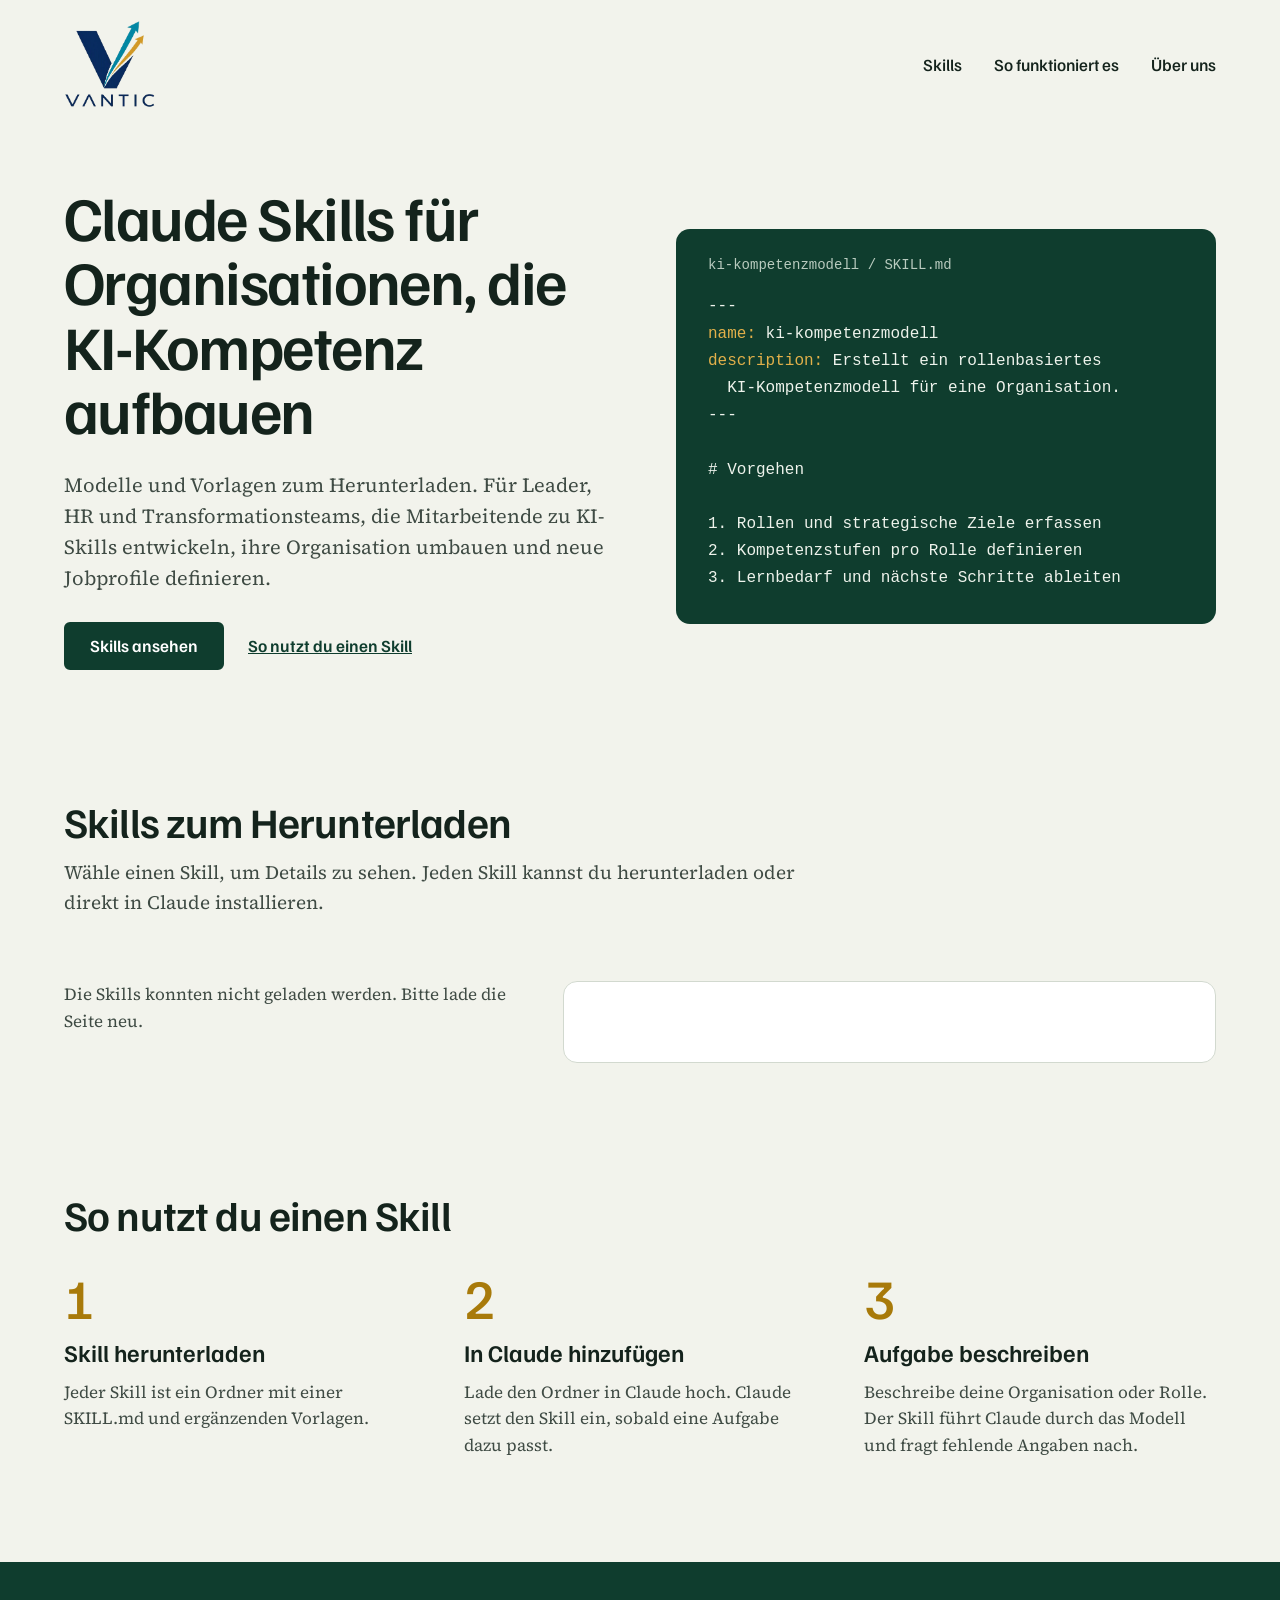
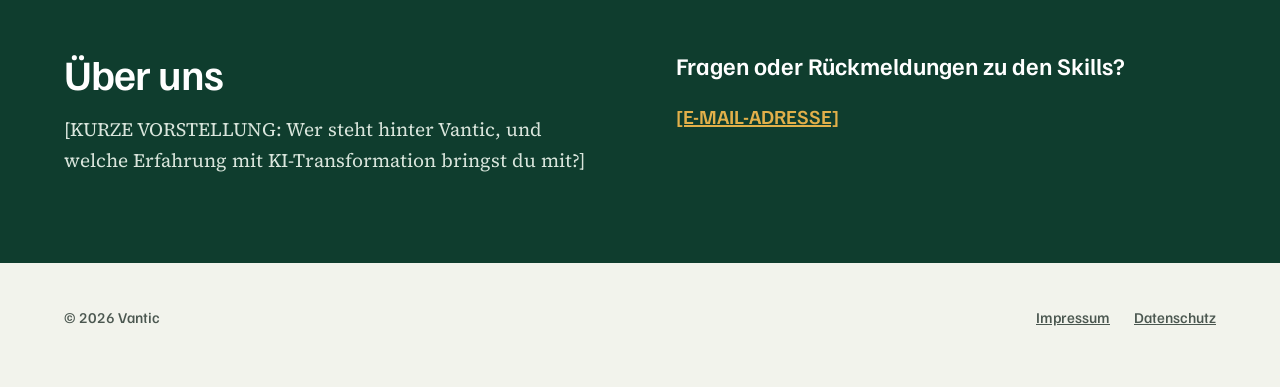
==== site/index.html @ 8bf2138d "Add files via upload" ====
<!doctype html>
<html lang="de-CH">
<head>
<meta charset="utf-8">
<meta name="viewport" content="width=device-width, initial-scale=1">
<title>Vantic, Claude Skills für KI-Transformation</title>
<meta name="description" content="Claude Skills zum Herunterladen für Organisationen, die KI-Kompetenz aufbauen, sich transformieren und neue Jobprofile definieren.">
<link rel="icon" href="assets/vantic-logo.png">
<link rel="stylesheet" href="assets/style.css">
</head>
<body>

<header class="wrap site-header">
  <a href="./" aria-label="Vantic, zur Startseite"><img src="assets/vantic-logo.png" alt="Vantic"></a>
  <nav class="site-nav" aria-label="Hauptnavigation">
    <a href="#skills">Skills</a>
    <a href="#ansatz">So funktioniert es</a>
    <a href="#ueber">Über uns</a>
  </nav>
</header>

<main>
  <section class="wrap hero">
    <div class="hero-text">
      <h1>Claude Skills für Organisationen, die KI-Kompetenz aufbauen</h1>
      <p class="lead">Modelle und Vorlagen zum Herunterladen. Für Leader, HR und Transformationsteams, die Mitarbeitende zu KI-Skills entwickeln, ihre Organisation umbauen und neue Jobprofile definieren.</p>
      <div class="actions">
        <a class="btn" href="#skills">Skills ansehen</a>
        <a class="link-plain" href="#ansatz">So nutzt du einen Skill</a>
      </div>
    </div>
    <div class="code-card" aria-hidden="true">
      <div class="file">ki-kompetenzmodell / SKILL.md</div>
<pre>---
<span class="key">name:</span> ki-kompetenzmodell
<span class="key">description:</span> Erstellt ein rollenbasiertes
  KI-Kompetenzmodell für eine Organisation.
---

# Vorgehen

1. Rollen und strategische Ziele erfassen
2. Kompetenzstufen pro Rolle definieren
3. Lernbedarf und nächste Schritte ableiten</pre>
    </div>
  </section>

  <section id="skills" class="wrap section" aria-labelledby="skills-titel">
    <div class="heading-block">
      <h2 id="skills-titel">Skills zum Herunterladen</h2>
      <p class="intro">Wähle einen Skill, um Details zu sehen. Jeden Skill kannst du herunterladen oder direkt in Claude installieren.</p>
    </div>
    <div id="chips" class="chips" role="group" aria-label="Nach Kategorie filtern" hidden></div>
    <div class="library">
      <div id="skill-list" class="skill-list"><p class="notice">Skills werden geladen …</p></div>
      <div id="skill-detail" class="detail" aria-live="polite" hidden></div>
    </div>
  </section>

  <section id="ansatz" class="wrap section" aria-labelledby="ansatz-titel">
    <h2 id="ansatz-titel">So nutzt du einen Skill</h2>
    <div class="how">
      <div>
        <div class="num" aria-hidden="true">1</div>
        <h3>Skill herunterladen</h3>
        <p>Jeder Skill ist ein Ordner mit einer SKILL.md und ergänzenden Vorlagen.</p>
      </div>
      <div>
        <div class="num" aria-hidden="true">2</div>
        <h3>In Claude hinzufügen</h3>
        <p>Lade den Ordner in Claude hoch. Claude setzt den Skill ein, sobald eine Aufgabe dazu passt.</p>
      </div>
      <div>
        <div class="num" aria-hidden="true">3</div>
        <h3>Aufgabe beschreiben</h3>
        <p>Beschreibe deine Organisation oder Rolle. Der Skill führt Claude durch das Modell und fragt fehlende Angaben nach.</p>
      </div>
    </div>
  </section>

  <section id="ueber" class="about" aria-labelledby="ueber-titel">
    <div class="wrap about-grid">
      <div>
        <h2 id="ueber-titel">Über uns</h2>
        <p>[KURZE VORSTELLUNG: Wer steht hinter Vantic, und welche Erfahrung mit KI-Transformation bringst du mit?]</p>
      </div>
      <div>
        <h3>Fragen oder Rückmeldungen zu den Skills?</h3>
        <a href="mailto:[E-MAIL-ADRESSE]">[E-MAIL-ADRESSE]</a>
      </div>
    </div>
  </section>
</main>

<footer class="wrap site-footer">
  <div>© 2026 Vantic</div>
  <nav aria-label="Rechtliches">
    <a href="impressum.html">Impressum</a>
    <a href="datenschutz.html">Datenschutz</a>
  </nav>
</footer>

<script src="assets/app.js"></script>
</body>
</html>
---- site/assets/style.css ----
@font-face { font-family: 'Familjen Grotesk'; font-weight: 500; font-style: normal; font-display: swap; src: url('fonts/familjen-grotesk-latin-500-normal.woff2') format('woff2'); }
@font-face { font-family: 'Familjen Grotesk'; font-weight: 600; font-style: normal; font-display: swap; src: url('fonts/familjen-grotesk-latin-600-normal.woff2') format('woff2'); }
@font-face { font-family: 'Source Serif 4'; font-weight: 400; font-style: normal; font-display: swap; src: url('fonts/source-serif-4-latin-400-normal.woff2') format('woff2'); }
@font-face { font-family: 'Source Serif 4'; font-weight: 600; font-style: normal; font-display: swap; src: url('fonts/source-serif-4-latin-600-normal.woff2') format('woff2'); }

:root {
  --green: #0F3D2E;
  --gold: #E2B04A;
  --gold-deep: #A87A0A;
  --ground: #F2F3EC;
  --ink: #14231C;
  --muted: #3F4B44;
  --body: #2D3A33;
  --line: #D2D9CF;
  --tint: #DCE6DA;
  --panel: #EEF3EC;
  --on-green: #CBD9CF;
  --sans: 'Familjen Grotesk', 'Helvetica Neue', Arial, sans-serif;
  --serif: 'Source Serif 4', Georgia, serif;
  --mono: ui-monospace, Menlo, Consolas, monospace;
}

* { box-sizing: border-box; }
html { scroll-behavior: smooth; }
body { margin: 0; background: var(--ground); color: var(--ink); font-family: var(--serif); }
img { max-width: 100%; }
a { color: var(--green); }
a:focus-visible, button:focus-visible { outline: 3px solid var(--green); outline-offset: 3px; }
h1, h2, h3, h4 { font-family: var(--sans); margin: 0; }
p { margin: 0; }

.wrap { max-width: 1280px; margin: 0 auto; padding: 0 64px; }

/* Kopfzeile */
.site-header { display: flex; justify-content: space-between; align-items: center; padding-top: 20px; padding-bottom: 12px; }
.site-header img { height: 88px; width: auto; display: block; }
.site-nav { display: flex; gap: 32px; font-family: var(--sans); font-size: 17px; font-weight: 500; }
.site-nav a { color: var(--ink); text-decoration: none; min-height: 44px; display: flex; align-items: center; }
.site-nav a:hover { text-decoration: underline; text-underline-offset: 4px; }

/* Einstieg */
.hero { display: grid; grid-template-columns: repeat(2, minmax(0, 1fr)); column-gap: 72px; align-items: center; padding-top: 64px; padding-bottom: 104px; }
.hero-text { display: flex; flex-direction: column; gap: 28px; }
.hero h1 { font-size: 62px; line-height: 1.04; font-weight: 600; letter-spacing: -0.025em; }
.hero .lead { font-size: 20px; line-height: 1.55; max-width: 34em; color: var(--muted); }
.actions { display: flex; gap: 16px; align-items: center; flex-wrap: wrap; }
.btn { background: var(--green); color: #FFFFFF; text-decoration: none; font-family: var(--sans); font-size: 17px; font-weight: 600; padding: 0 24px; min-height: 48px; border-radius: 6px; display: inline-flex; align-items: center; gap: 10px; border: 2px solid var(--green); cursor: pointer; }
.btn:hover { background: #0B2F23; }
.btn-outline { background: transparent; color: var(--green); }
.btn-outline:hover { background: var(--panel); }
.link-plain { color: var(--green); font-family: var(--sans); font-size: 17px; font-weight: 600; min-height: 48px; display: inline-flex; align-items: center; padding: 0 8px; }
.code-card { background: var(--green); color: #EEF3EC; border-radius: 14px; padding: 28px 32px 32px; display: flex; flex-direction: column; gap: 20px; }
.code-card .file { font-family: var(--mono); font-size: 14px; color: #B9CBBF; }
.code-card pre { margin: 0; font-family: var(--mono); font-size: 16px; line-height: 1.7; white-space: pre-wrap; }
.code-card .key { color: var(--gold); }

/* Skills */
.section { padding-top: 24px; padding-bottom: 104px; display: flex; flex-direction: column; gap: 32px; }
.section h2 { font-size: 42px; line-height: 1.1; font-weight: 600; letter-spacing: -0.02em; }
.section .intro { font-size: 19px; line-height: 1.55; color: var(--muted); max-width: 40em; }
.heading-block { display: flex; flex-direction: column; gap: 14px; }
.chips { display: flex; gap: 12px; flex-wrap: wrap; }
.chip { font-family: var(--sans); font-size: 16px; font-weight: 600; min-height: 44px; padding: 0 18px; border-radius: 8px; border: 0; cursor: pointer; background: #FFFFFF; color: var(--ink); box-shadow: inset 0 0 0 1px #B9C4BB; }
.chip[aria-pressed="true"] { background: var(--green); color: #FFFFFF; box-shadow: none; }
.library { display: grid; grid-template-columns: minmax(0, 5fr) minmax(0, 7fr); gap: 32px; align-items: start; }
.skill-list { display: flex; flex-direction: column; gap: 16px; }
.skill-card { width: 100%; text-align: left; cursor: pointer; display: flex; align-items: center; gap: 16px; padding: 24px; border: 0; border-radius: 14px; color: #FFFFFF; background: var(--green); box-shadow: inset 0 0 0 1px rgba(255, 255, 255, 0.16); font: inherit; }
.skill-card[aria-pressed="true"] { box-shadow: inset 0 0 0 2px var(--gold); }
.skill-card:hover { box-shadow: inset 0 0 0 1px rgba(255, 255, 255, 0.4); }
.skill-card[aria-pressed="true"]:hover { box-shadow: inset 0 0 0 2px var(--gold); }
.skill-card:focus-visible { outline-color: var(--gold); }
.card-body { display: flex; flex-direction: column; gap: 10px; flex-grow: 1; min-width: 0; }
.cat { display: flex; align-items: center; gap: 10px; font-family: var(--sans); font-size: 14px; font-weight: 500; color: #BFD0C5; }
.dot { display: block; width: 10px; height: 10px; border-radius: 50%; flex: none; }
.card-title { display: block; font-family: var(--sans); font-size: 22px; line-height: 1.2; font-weight: 600; color: #FFFFFF; }
.card-text { display: -webkit-box; -webkit-line-clamp: 3; -webkit-box-orient: vertical; overflow: hidden; font-size: 16px; line-height: 1.5; color: var(--on-green); }
.chevron { flex: none; }
.notice { font-size: 17px; line-height: 1.6; color: var(--muted); }

.detail { position: sticky; top: 24px; background: #FFFFFF; border: 1px solid var(--line); border-radius: 14px; padding: 40px; display: flex; flex-direction: column; gap: 28px; }
.detail .cat { font-size: 16px; color: #4B5750; }
.detail h3 { font-size: 38px; line-height: 1.1; font-weight: 600; letter-spacing: -0.02em; }
.detail .lead { font-size: 19px; line-height: 1.6; color: var(--body); max-width: 36em; }
.detail h4 { font-size: 18px; font-weight: 600; }
.block { display: flex; flex-direction: column; gap: 12px; }
.point { display: flex; gap: 14px; align-items: baseline; font-size: 17px; line-height: 1.55; color: var(--body); }
.point::before { content: ''; width: 8px; height: 8px; border-radius: 50%; background: var(--gold-deep); flex: none; position: relative; top: -2px; }
.io { display: grid; grid-template-columns: repeat(2, minmax(0, 1fr)); gap: 16px; }
.io > div { background: var(--panel); border-radius: 10px; padding: 20px; display: flex; flex-direction: column; gap: 8px; }
.io h4 { font-size: 16px; }
.io p { font-size: 16px; line-height: 1.5; color: var(--body); }
.example { background: var(--ground); border: 1px solid var(--line); border-radius: 10px; padding: 18px 20px; font-size: 17px; line-height: 1.55; color: var(--body); }
.files { display: flex; flex-direction: column; gap: 6px; font-family: var(--mono); font-size: 15px; color: var(--muted); }
.meta { font-family: var(--sans); font-size: 14px; color: #4B5750; }

.install { background: var(--panel); border-radius: 10px; padding: 28px; display: flex; flex-direction: column; gap: 28px; }
.install .steps { display: flex; flex-direction: column; gap: 10px; font-size: 16px; line-height: 1.55; color: var(--body); }
.install .hint { font-size: 15px; line-height: 1.5; color: var(--muted); }
.code { display: flex; align-items: flex-start; justify-content: space-between; gap: 12px; background: var(--green); color: #EEF3EC; border-radius: 8px; padding: 14px 16px; font-family: var(--mono); font-size: 14px; line-height: 1.6; }
.code code { white-space: pre-wrap; word-break: break-all; }
.copy { flex: none; font-family: var(--sans); font-size: 14px; font-weight: 600; min-height: 32px; padding: 0 12px; border-radius: 6px; border: 1px solid rgba(255, 255, 255, 0.4); background: transparent; color: #FFFFFF; cursor: pointer; }
.copy:hover { background: rgba(255, 255, 255, 0.12); }
.copy:focus-visible { outline-color: var(--gold); }

/* Anleitung */
.how { display: grid; grid-template-columns: repeat(3, minmax(0, 1fr)); gap: 48px; }
.how > div { display: flex; flex-direction: column; gap: 12px; }
.how .num { font-family: var(--sans); font-size: 56px; line-height: 1; font-weight: 500; color: var(--gold-deep); }
.how h3 { font-size: 24px; font-weight: 600; }
.how p { font-size: 17px; line-height: 1.55; color: var(--muted); }

/* Über uns */
.about { background: var(--green); }
.about-grid { display: grid; grid-template-columns: repeat(2, minmax(0, 1fr)); column-gap: 72px; align-items: start; padding-top: 88px; padding-bottom: 88px; }
.about h2 { font-size: 42px; line-height: 1.1; font-weight: 600; letter-spacing: -0.02em; color: #FFFFFF; }
.about p { font-size: 19px; line-height: 1.6; color: #D9E5DC; max-width: 34em; margin-top: 18px; }
.about h3 { font-size: 24px; font-weight: 600; color: #FFFFFF; }
.about a { color: var(--gold); font-family: var(--sans); font-size: 20px; font-weight: 600; min-height: 44px; display: flex; align-items: center; margin-top: 14px; }
.about a:focus-visible { outline-color: var(--gold); }

.site-footer { display: flex; justify-content: space-between; align-items: center; padding-top: 32px; padding-bottom: 48px; font-family: var(--sans); font-size: 15px; color: #4B5750; }
.site-footer nav { display: flex; gap: 24px; }
.site-footer a { color: #4B5750; min-height: 44px; display: flex; align-items: center; }

/* Rechtstexte */
.legal { max-width: 46em; padding-top: 48px; padding-bottom: 96px; display: flex; flex-direction: column; gap: 20px; }
.legal h1 { font-size: 42px; font-weight: 600; letter-spacing: -0.02em; }
.legal h2 { font-size: 22px; font-weight: 600; margin-top: 12px; }
.legal p { font-size: 17px; line-height: 1.6; color: var(--body); }

@media (max-width: 960px) {
  .wrap { padding: 0 24px; }
  .site-header img { height: 64px; }
  .site-nav { gap: 16px; font-size: 16px; }
  .hero { grid-template-columns: minmax(0, 1fr); row-gap: 40px; padding-top: 32px; padding-bottom: 72px; }
  .hero h1 { font-size: 40px; }
  .code-card { padding: 20px; }
  .code-card pre { font-size: 14px; }
  .section { padding-bottom: 72px; }
  .section h2, .about h2, .legal h1 { font-size: 32px; }
  .library { grid-template-columns: minmax(0, 1fr); }
  .detail { position: static; padding: 24px; }
  .detail h3 { font-size: 30px; }
  .io { grid-template-columns: minmax(0, 1fr); }
  .how { grid-template-columns: minmax(0, 1fr); gap: 32px; }
  .about-grid { grid-template-columns: minmax(0, 1fr); row-gap: 32px; padding-top: 56px; padding-bottom: 56px; }
  .site-footer { flex-direction: column; align-items: flex-start; gap: 8px; }
}
@media (prefers-reduced-motion: reduce) { html { scroll-behavior: auto; } }
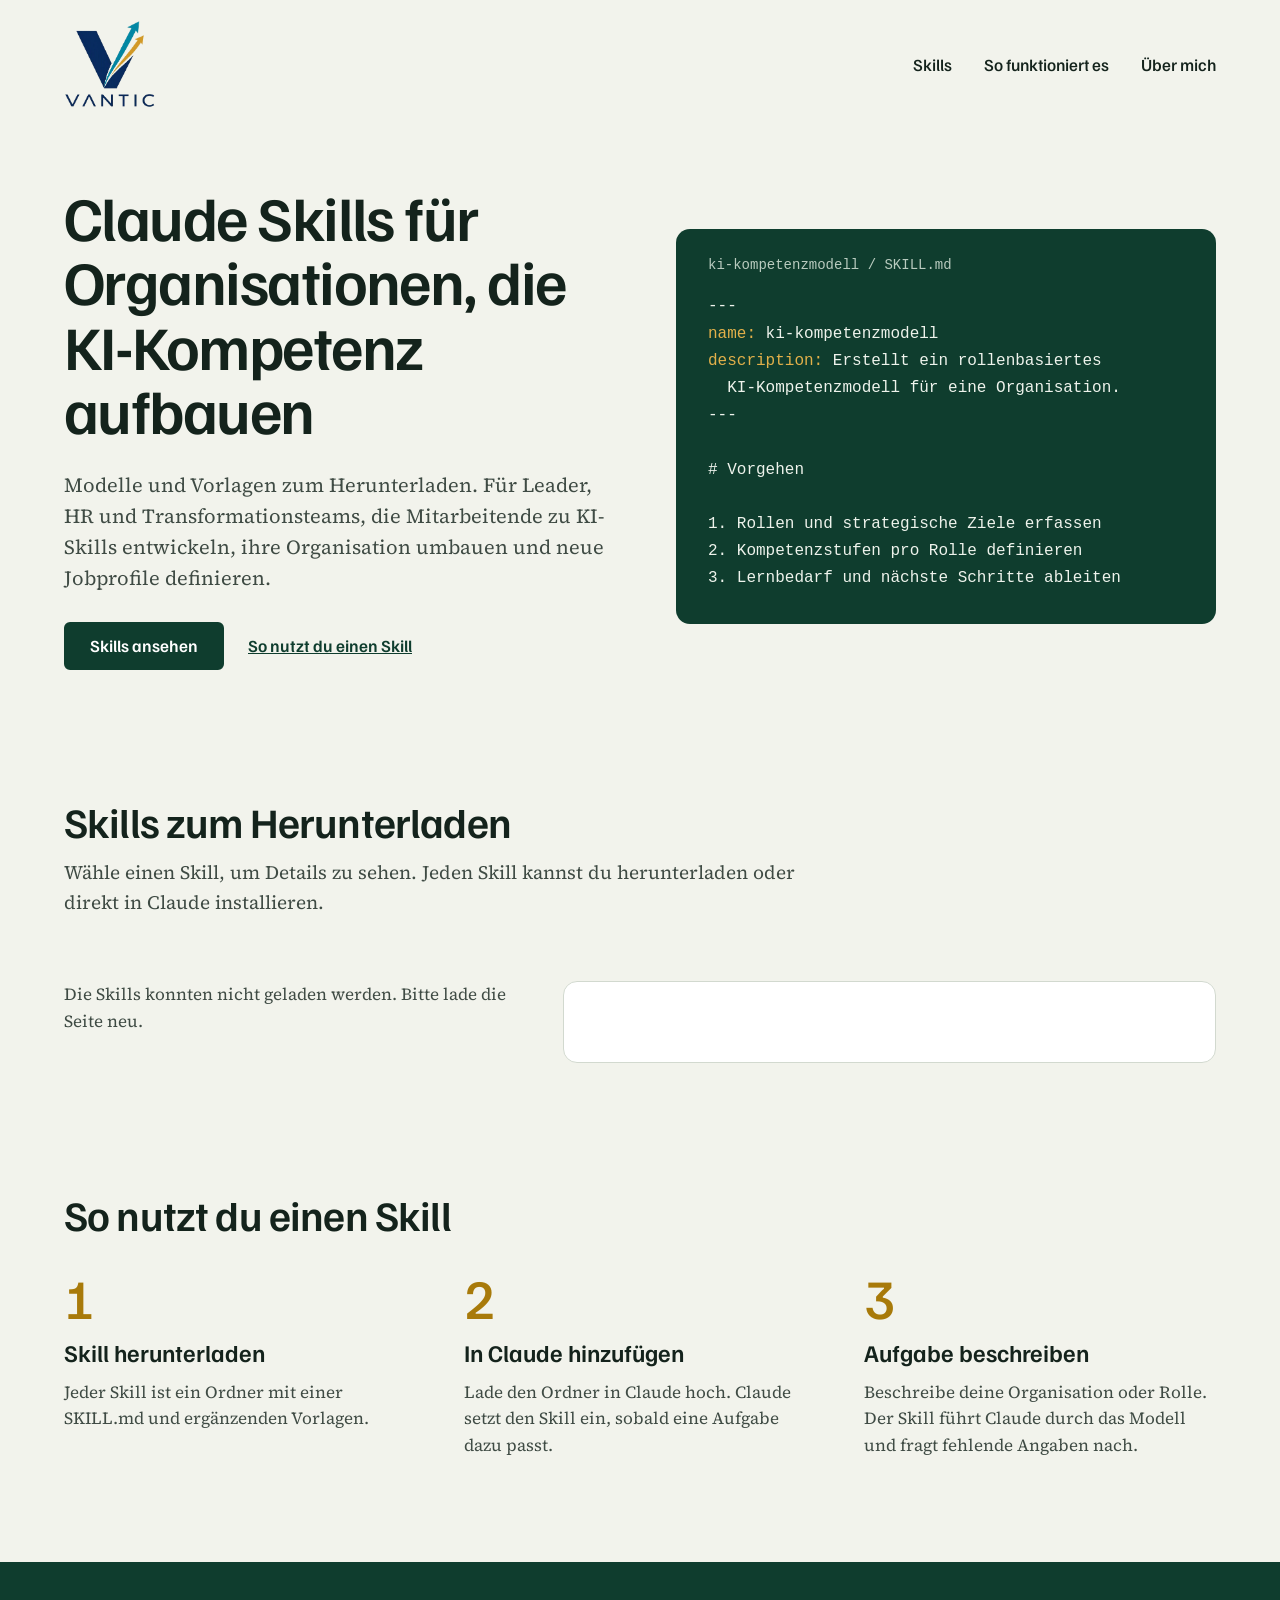
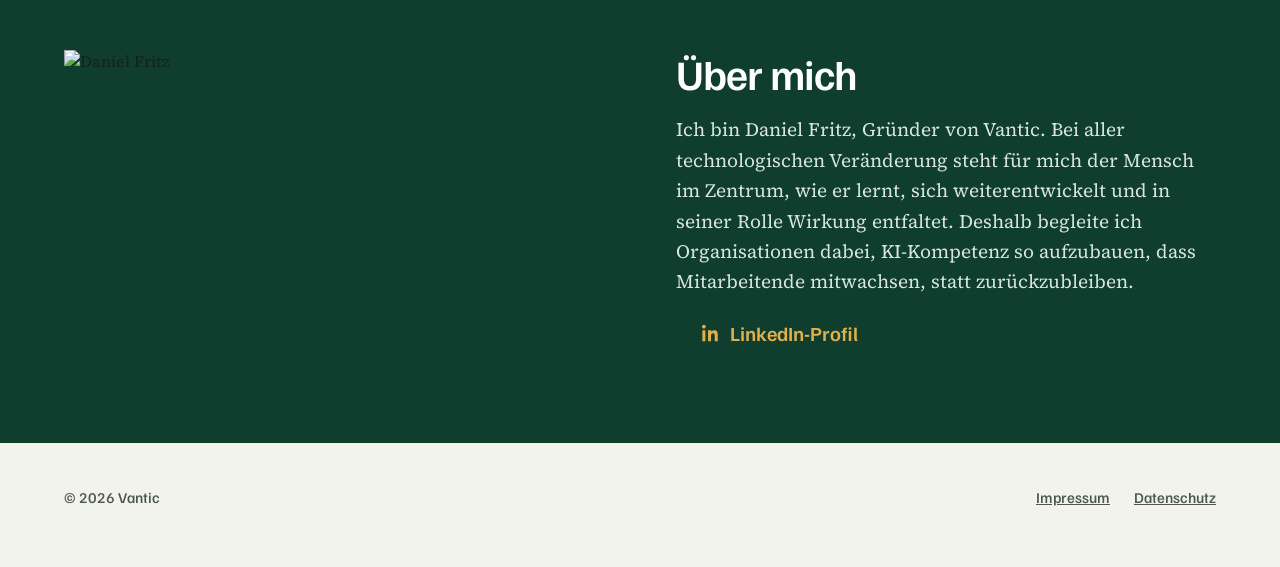
==== commit ca93246e: "Add files via upload" ====
--- a/site/index.html
+++ b/site/index.html
@@ -15,7 +15,7 @@
   <nav class="site-nav" aria-label="Hauptnavigation">
     <a href="#skills">Skills</a>
     <a href="#ansatz">So funktioniert es</a>
-    <a href="#ueber">Über uns</a>
+    <a href="#ueber">Über mich</a>
   </nav>
 </header>
 
@@ -80,13 +80,14 @@
 
   <section id="ueber" class="about" aria-labelledby="ueber-titel">
     <div class="wrap about-grid">
+      <img class="about-photo" src="assets/daniel-fritz.jpg" alt="Daniel Fritz">
       <div>
-        <h2 id="ueber-titel">Über uns</h2>
-        <p>[KURZE VORSTELLUNG: Wer steht hinter Vantic, und welche Erfahrung mit KI-Transformation bringst du mit?]</p>
-      </div>
-      <div>
-        <h3>Fragen oder Rückmeldungen zu den Skills?</h3>
-        <a href="mailto:[E-MAIL-ADRESSE]">[E-MAIL-ADRESSE]</a>
+        <h2 id="ueber-titel">Über mich</h2>
+        <p>Ich bin Daniel Fritz, Gründer von Vantic. Bei aller technologischen Veränderung steht für mich der Mensch im Zentrum, wie er lernt, sich weiterentwickelt und in seiner Rolle Wirkung entfaltet. Deshalb begleite ich Organisationen dabei, KI-Kompetenz so aufzubauen, dass Mitarbeitende mitwachsen, statt zurückzubleiben.</p>
+        <a class="btn btn-outline about-linkedin" href="https://www.linkedin.com/in/daniel-fritz-3421a6103/" target="_blank" rel="noopener">
+          <svg width="18" height="18" viewBox="0 0 24 24" fill="currentColor" aria-hidden="true"><path d="M4.98 3.5C4.98 4.88 3.86 6 2.48 6S0 4.88 0 3.5 1.12 1 2.5 1s2.48 1.12 2.48 2.5zM.5 8.24h4V23h-4V8.24zM8.5 8.24h3.83v2.01h.05c.53-1 1.84-2.06 3.79-2.06 4.06 0 4.81 2.67 4.81 6.14V23h-4v-6.87c0-1.64-.03-3.75-2.29-3.75-2.29 0-2.64 1.79-2.64 3.63V23h-4V8.24z"></path></svg>
+          LinkedIn-Profil
+        </a>
       </div>
     </div>
   </section>
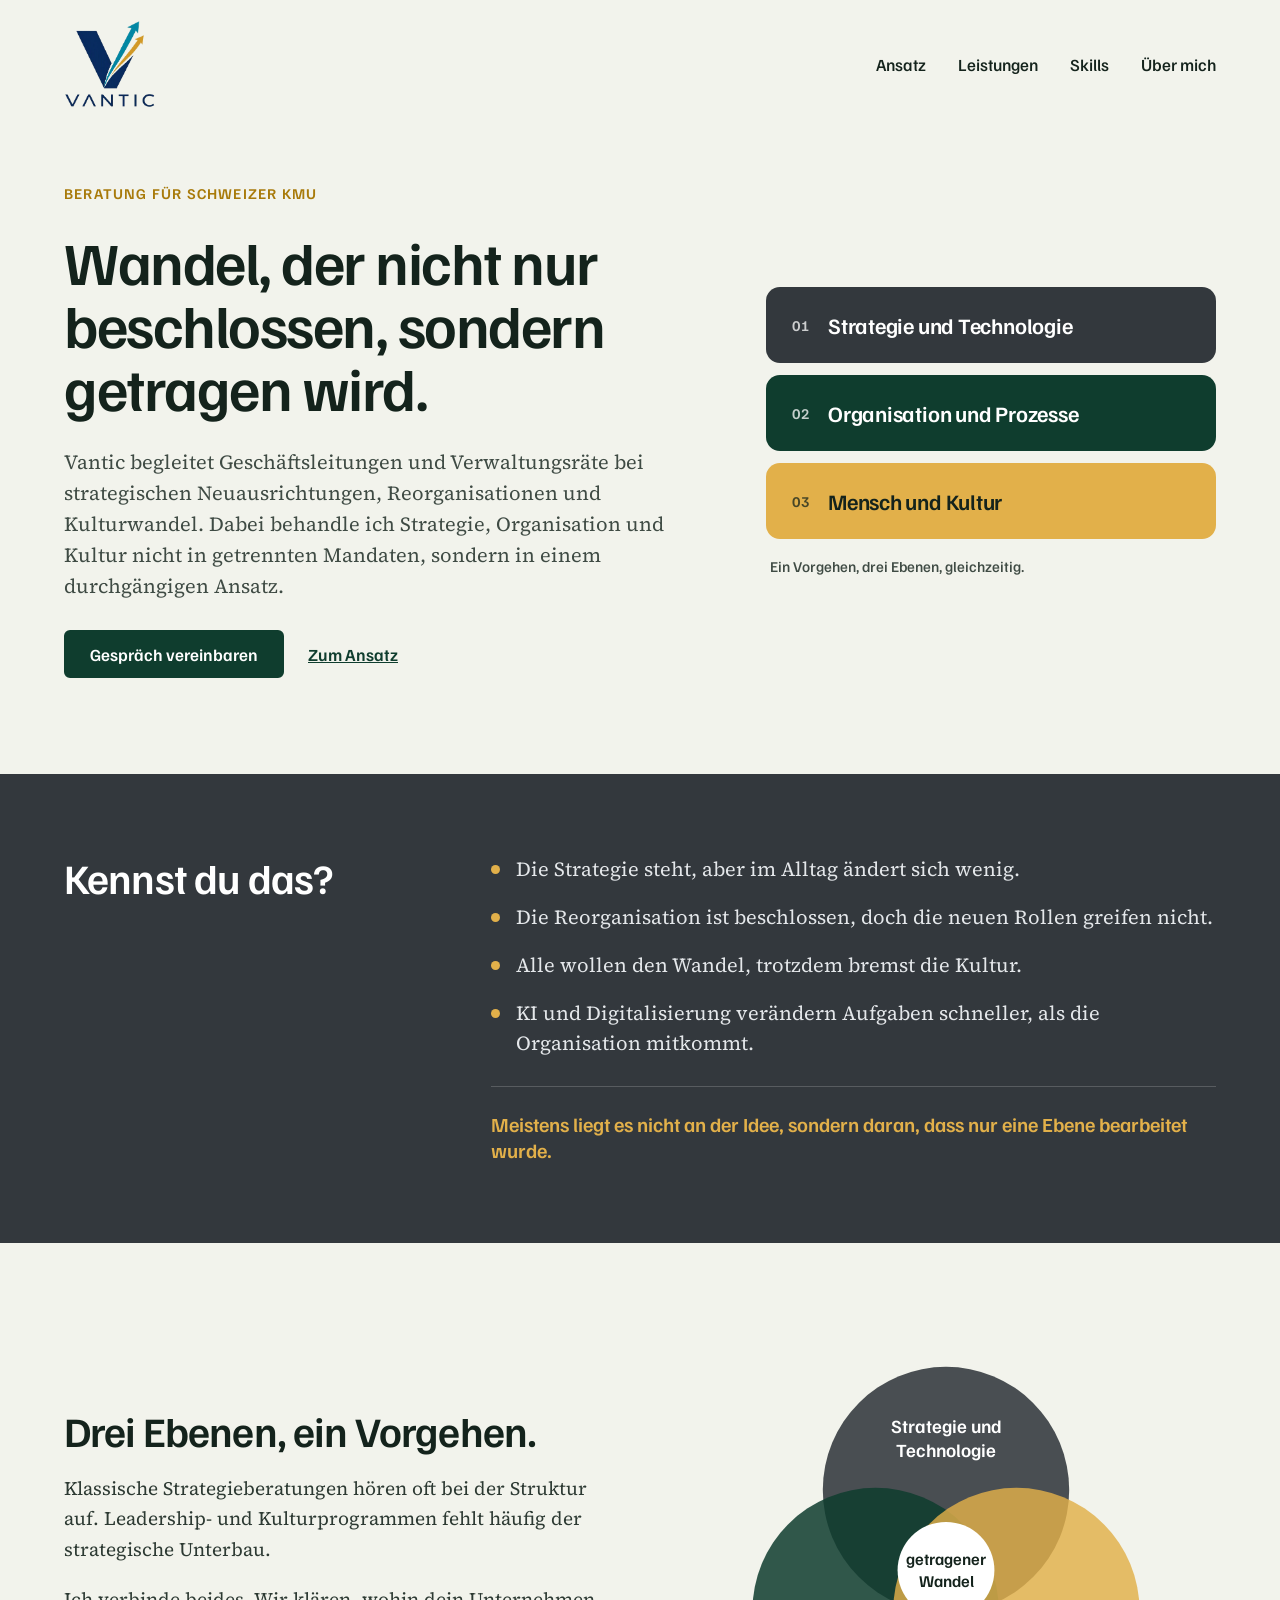
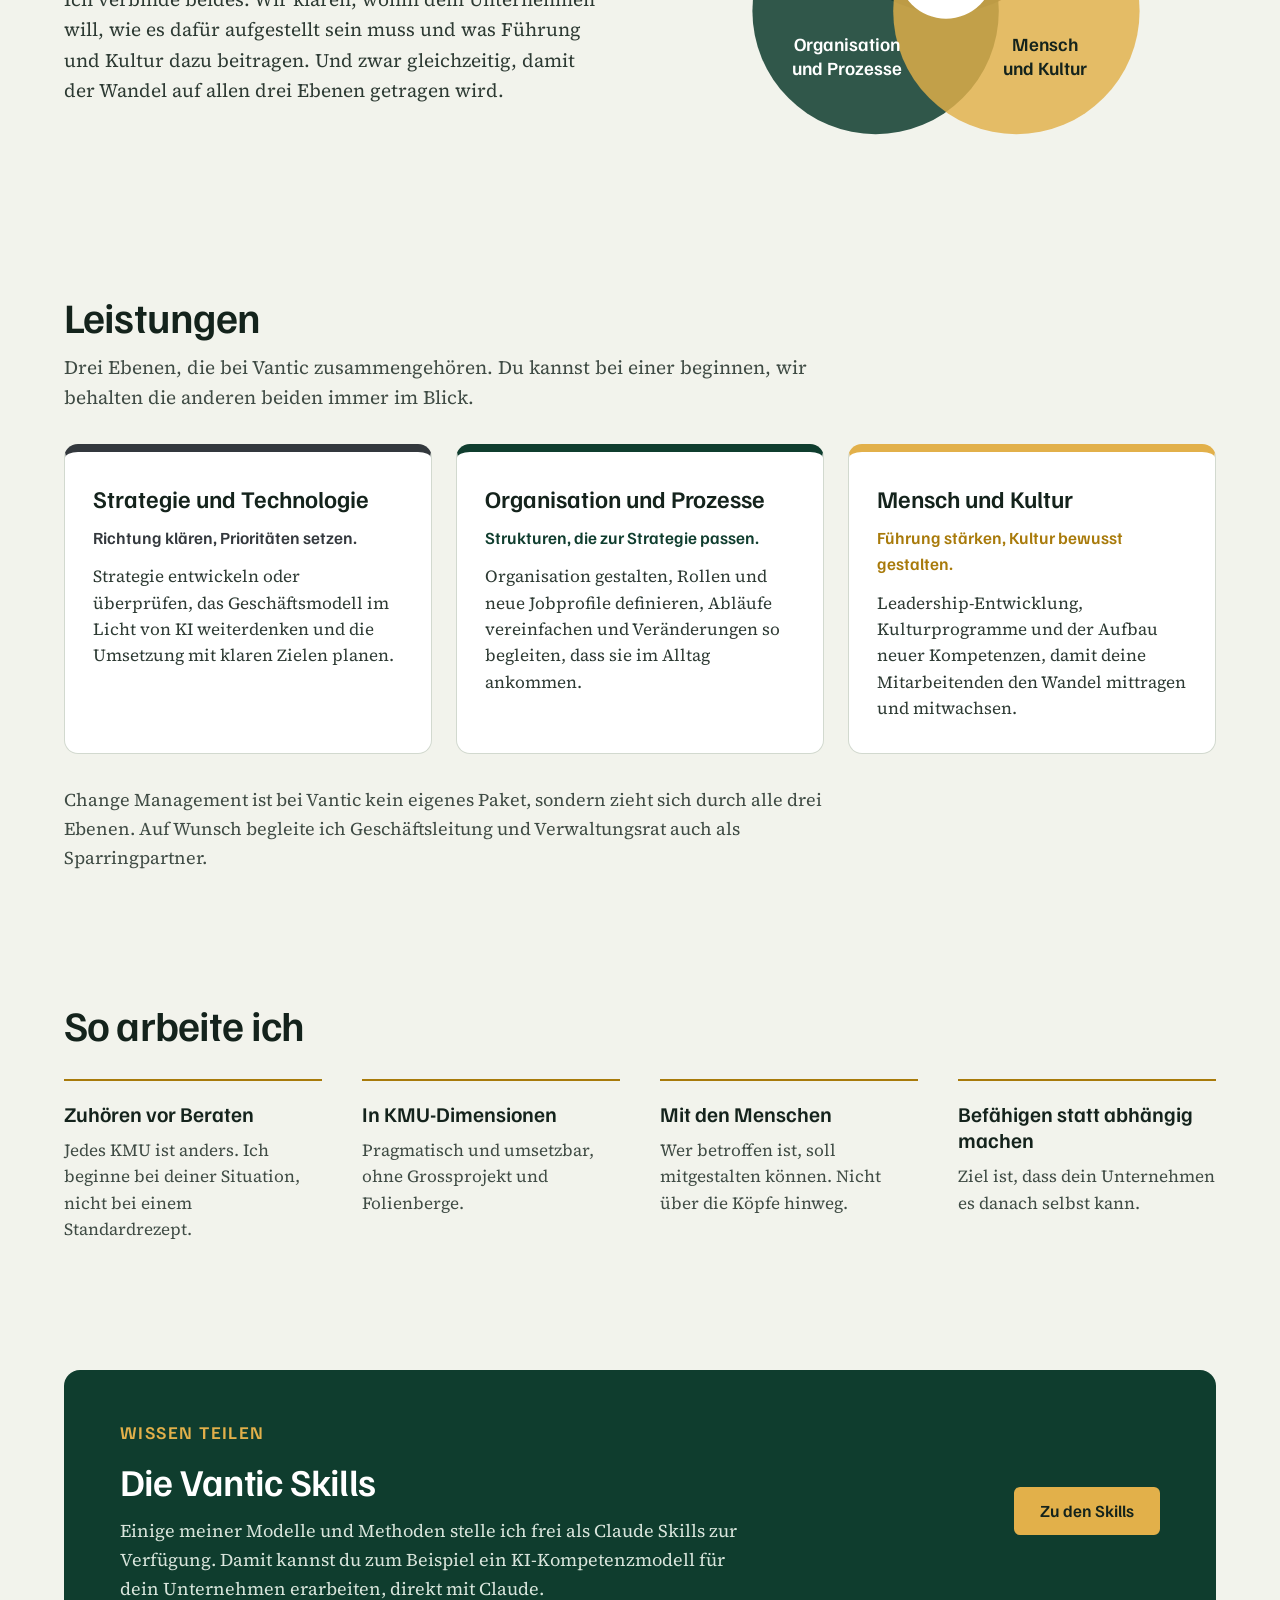
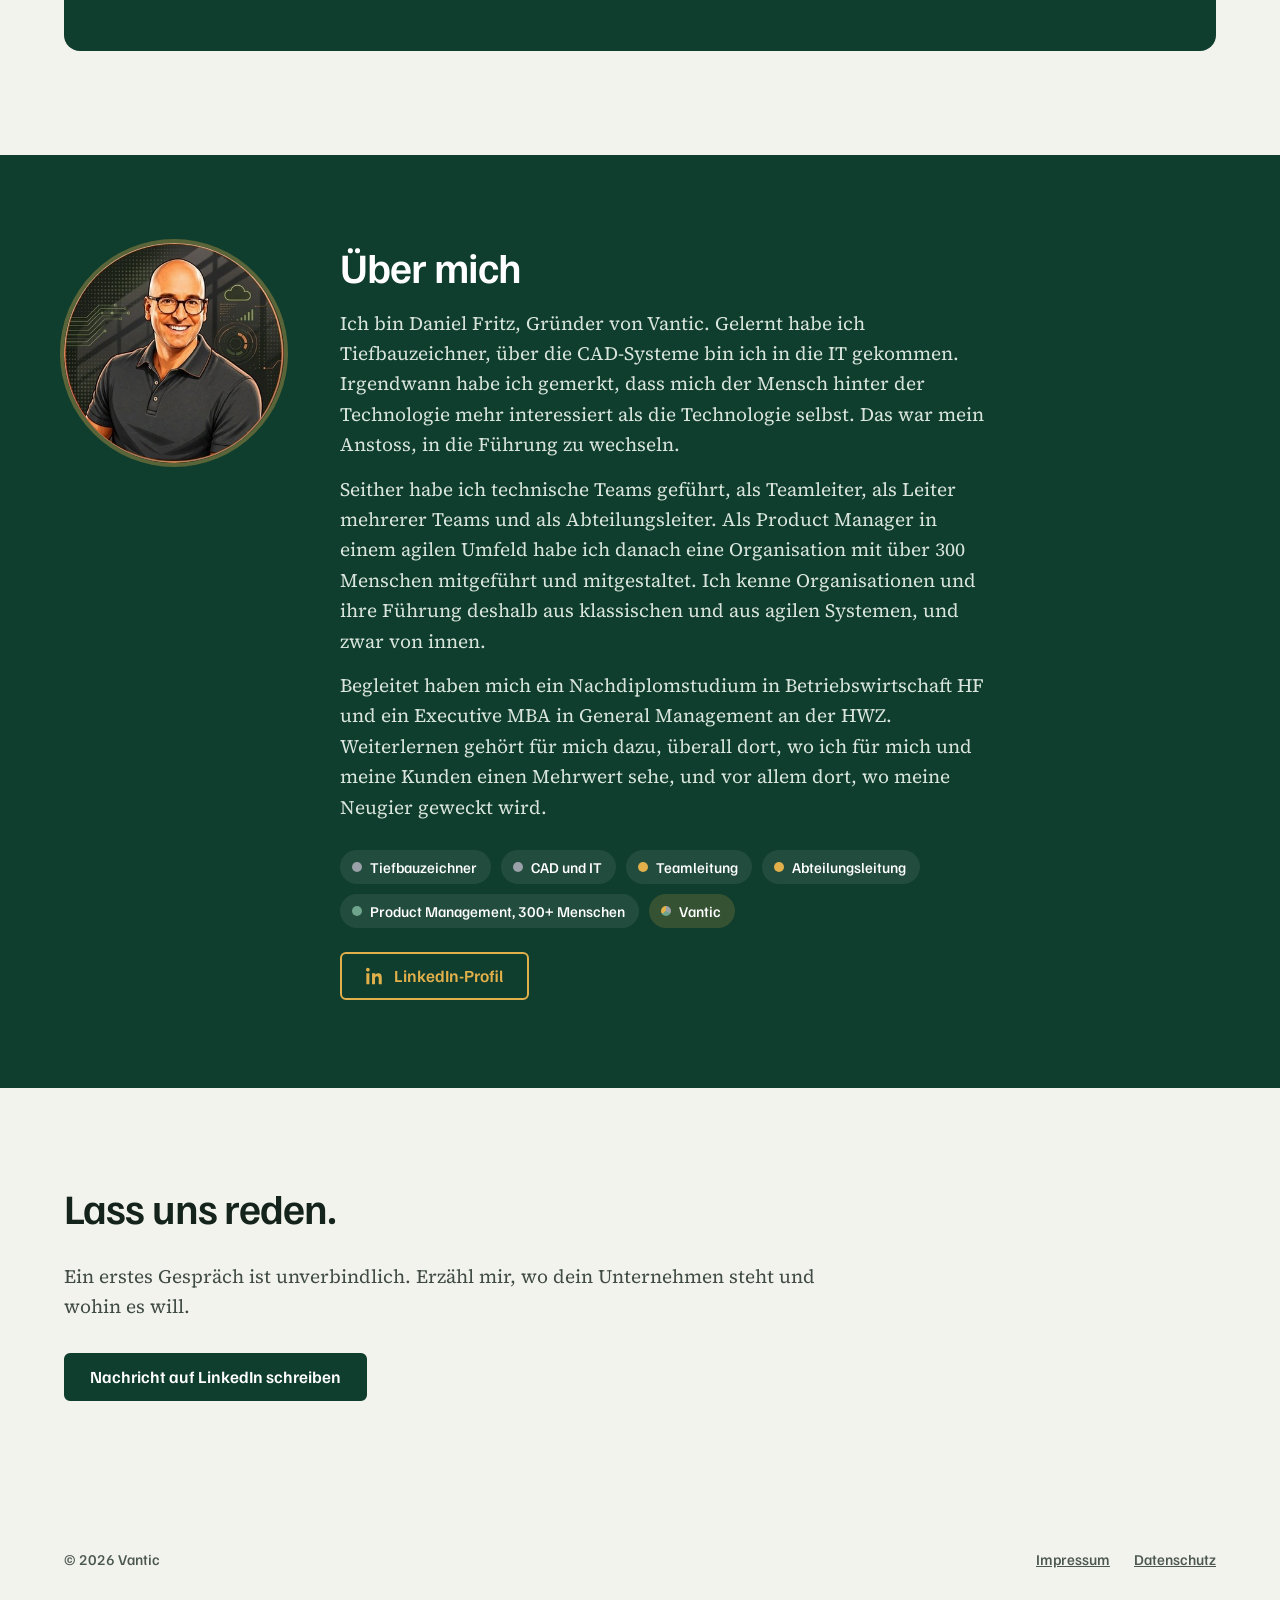
==== commit a658bc78: "Add files via upload" ====
--- a/site/index.html
+++ b/site/index.html
@@ -3,92 +3,156 @@
 <head>
 <meta charset="utf-8">
 <meta name="viewport" content="width=device-width, initial-scale=1">
-<title>Vantic, Claude Skills für KI-Transformation</title>
-<meta name="description" content="Claude Skills zum Herunterladen für Organisationen, die KI-Kompetenz aufbauen, sich transformieren und neue Jobprofile definieren.">
+<title>Vantic, Beratung für Strategie, Organisation und Kultur</title>
+<meta name="description" content="Vantic begleitet Geschäftsleitungen und Verwaltungsräte von Schweizer KMU bei strategischen Neuausrichtungen, Reorganisationen und Kulturwandel, mit einem durchgängigen Ansatz für Strategie, Organisation und Kultur.">
 <link rel="icon" href="assets/vantic-logo.png">
 <link rel="stylesheet" href="assets/style.css">
+<link rel="stylesheet" href="assets/home.css">
 </head>
-<body>
+<body class="home">
 
 <header class="wrap site-header">
   <a href="./" aria-label="Vantic, zur Startseite"><img src="assets/vantic-logo.png" alt="Vantic"></a>
   <nav class="site-nav" aria-label="Hauptnavigation">
-    <a href="#skills">Skills</a>
-    <a href="#ansatz">So funktioniert es</a>
+    <a class="nav-optional" href="#ansatz">Ansatz</a>
+    <a href="#leistungen">Leistungen</a>
+    <a href="skills/">Skills</a>
     <a href="#ueber">Über mich</a>
   </nav>
 </header>
 
 <main>
-  <section class="wrap hero">
+  <section class="wrap home-hero">
     <div class="hero-text">
-      <h1>Claude Skills für Organisationen, die KI-Kompetenz aufbauen</h1>
-      <p class="lead">Modelle und Vorlagen zum Herunterladen. Für Leader, HR und Transformationsteams, die Mitarbeitende zu KI-Skills entwickeln, ihre Organisation umbauen und neue Jobprofile definieren.</p>
+      <p class="eyebrow">Beratung für Schweizer KMU</p>
+      <h1>Wandel, der nicht nur beschlossen, sondern getragen wird.</h1>
+      <p class="lead">Vantic begleitet Geschäftsleitungen und Verwaltungsräte bei strategischen Neuausrichtungen, Reorganisationen und Kulturwandel. Dabei behandle ich Strategie, Organisation und Kultur nicht in getrennten Mandaten, sondern in einem durchgängigen Ansatz.</p>
       <div class="actions">
-        <a class="btn" href="#skills">Skills ansehen</a>
-        <a class="link-plain" href="#ansatz">So nutzt du einen Skill</a>
+        <a class="btn" href="#kontakt">Gespräch vereinbaren</a>
+        <a class="link-plain" href="#ansatz">Zum Ansatz</a>
       </div>
     </div>
-    <div class="code-card" aria-hidden="true">
-      <div class="file">ki-kompetenzmodell / SKILL.md</div>
-<pre>---
-<span class="key">name:</span> ki-kompetenzmodell
-<span class="key">description:</span> Erstellt ein rollenbasiertes
-  KI-Kompetenzmodell für eine Organisation.
----
-
-# Vorgehen
-
-1. Rollen und strategische Ziele erfassen
-2. Kompetenzstufen pro Rolle definieren
-3. Lernbedarf und nächste Schritte ableiten</pre>
+    <div class="levels-card" aria-hidden="true">
+      <div class="level level-tech"><span class="level-num">01</span><span class="level-name">Strategie und Technologie</span></div>
+      <div class="level level-org"><span class="level-num">02</span><span class="level-name">Organisation und Prozesse</span></div>
+      <div class="level level-human"><span class="level-num">03</span><span class="level-name">Mensch und Kultur</span></div>
+      <div class="level-foot">Ein Vorgehen, drei Ebenen, gleichzeitig.</div>
     </div>
   </section>
 
-  <section id="skills" class="wrap section" aria-labelledby="skills-titel">
-    <div class="heading-block">
-      <h2 id="skills-titel">Skills zum Herunterladen</h2>
-      <p class="intro">Wähle einen Skill, um Details zu sehen. Jeden Skill kannst du herunterladen oder direkt in Claude installieren.</p>
-    </div>
-    <div id="chips" class="chips" role="group" aria-label="Nach Kategorie filtern" hidden></div>
-    <div class="library">
-      <div id="skill-list" class="skill-list"><p class="notice">Skills werden geladen …</p></div>
-      <div id="skill-detail" class="detail" aria-live="polite" hidden></div>
+  <section class="pain" aria-labelledby="pain-titel">
+    <div class="wrap pain-grid">
+      <h2 id="pain-titel">Kennst du das?</h2>
+      <ul class="pain-list">
+        <li>Die Strategie steht, aber im Alltag ändert sich wenig.</li>
+        <li>Die Reorganisation ist beschlossen, doch die neuen Rollen greifen nicht.</li>
+        <li>Alle wollen den Wandel, trotzdem bremst die Kultur.</li>
+        <li>KI und Digitalisierung verändern Aufgaben schneller, als die Organisation mitkommt.</li>
+      </ul>
+      <p class="pain-close">Meistens liegt es nicht an der Idee, sondern daran, dass nur eine Ebene bearbeitet wurde.</p>
     </div>
   </section>
 
-  <section id="ansatz" class="wrap section" aria-labelledby="ansatz-titel">
-    <h2 id="ansatz-titel">So nutzt du einen Skill</h2>
-    <div class="how">
+  <section id="ansatz" class="wrap section approach" aria-labelledby="ansatz-titel">
+    <div class="approach-text">
+      <h2 id="ansatz-titel">Drei Ebenen, ein Vorgehen.</h2>
+      <p>Klassische Strategieberatungen hören oft bei der Struktur auf. Leadership- und Kulturprogrammen fehlt häufig der strategische Unterbau.</p>
+      <p>Ich verbinde beides. Wir klären, wohin dein Unternehmen will, wie es dafür aufgestellt sein muss und was Führung und Kultur dazu beitragen. Und zwar gleichzeitig, damit der Wandel auf allen drei Ebenen getragen wird.</p>
+    </div>
+    <figure class="venn">
+      <svg viewBox="0 0 400 380" role="img" aria-labelledby="venn-titel">
+        <title id="venn-titel">Drei überlappende Kreise für Strategie und Technologie, Organisation und Prozesse sowie Mensch und Kultur. In der Mitte entsteht getragener Wandel.</title>
+        <circle cx="200" cy="130" r="112" fill="#33383D" fill-opacity="0.88"/>
+        <circle cx="136" cy="240" r="112" fill="#0F3D2E" fill-opacity="0.85"/>
+        <circle cx="264" cy="240" r="112" fill="#E2B04A" fill-opacity="0.82"/>
+        <text x="200" y="78" text-anchor="middle" class="venn-label light">Strategie und</text>
+        <text x="200" y="100" text-anchor="middle" class="venn-label light">Technologie</text>
+        <text x="110" y="276" text-anchor="middle" class="venn-label light">Organisation</text>
+        <text x="110" y="298" text-anchor="middle" class="venn-label light">und Prozesse</text>
+        <text x="290" y="276" text-anchor="middle" class="venn-label dark">Mensch</text>
+        <text x="290" y="298" text-anchor="middle" class="venn-label dark">und Kultur</text>
+        <circle cx="200" cy="203" r="44" fill="#FFFFFF"/>
+        <text x="200" y="198" text-anchor="middle" class="venn-core">getragener</text>
+        <text x="200" y="218" text-anchor="middle" class="venn-core">Wandel</text>
+      </svg>
+    </figure>
+  </section>
+
+  <section id="leistungen" class="wrap section" aria-labelledby="leistungen-titel">
+    <div class="heading-block">
+      <h2 id="leistungen-titel">Leistungen</h2>
+      <p class="intro">Drei Ebenen, die bei Vantic zusammengehören. Du kannst bei einer beginnen, wir behalten die anderen beiden immer im Blick.</p>
+    </div>
+    <div class="services">
+      <article class="service service-tech">
+        <h3>Strategie und Technologie</h3>
+        <p class="claim">Richtung klären, Prioritäten setzen.</p>
+        <p>Strategie entwickeln oder überprüfen, das Geschäftsmodell im Licht von KI weiterdenken und die Umsetzung mit klaren Zielen planen.</p>
+      </article>
+      <article class="service service-org">
+        <h3>Organisation und Prozesse</h3>
+        <p class="claim">Strukturen, die zur Strategie passen.</p>
+        <p>Organisation gestalten, Rollen und neue Jobprofile definieren, Abläufe vereinfachen und Veränderungen so begleiten, dass sie im Alltag ankommen.</p>
+      </article>
+      <article class="service service-human">
+        <h3>Mensch und Kultur</h3>
+        <p class="claim">Führung stärken, Kultur bewusst gestalten.</p>
+        <p>Leadership-Entwicklung, Kulturprogramme und der Aufbau neuer Kompetenzen, damit deine Mitarbeitenden den Wandel mittragen und mitwachsen.</p>
+      </article>
+    </div>
+    <p class="services-note">Change Management ist bei Vantic kein eigenes Paket, sondern zieht sich durch alle drei Ebenen. Auf Wunsch begleite ich Geschäftsleitung und Verwaltungsrat auch als Sparringpartner.</p>
+  </section>
+
+  <section class="wrap section" aria-labelledby="arbeit-titel">
+    <h2 id="arbeit-titel">So arbeite ich</h2>
+    <div class="principles">
+      <div><h3>Zuhören vor Beraten</h3><p>Jedes KMU ist anders. Ich beginne bei deiner Situation, nicht bei einem Standardrezept.</p></div>
+      <div><h3>In KMU-Dimensionen</h3><p>Pragmatisch und umsetzbar, ohne Grossprojekt und Folienberge.</p></div>
+      <div><h3>Mit den Menschen</h3><p>Wer betroffen ist, soll mitgestalten können. Nicht über die Köpfe hinweg.</p></div>
+      <div><h3>Befähigen statt abhängig machen</h3><p>Ziel ist, dass dein Unternehmen es danach selbst kann.</p></div>
+    </div>
+  </section>
+
+  <section class="wrap section" aria-labelledby="skills-titel">
+    <div class="skills-teaser">
       <div>
-        <div class="num" aria-hidden="true">1</div>
-        <h3>Skill herunterladen</h3>
-        <p>Jeder Skill ist ein Ordner mit einer SKILL.md und ergänzenden Vorlagen.</p>
+        <p class="eyebrow on-dark">Wissen teilen</p>
+        <h2 id="skills-titel">Die Vantic Skills</h2>
+        <p>Einige meiner Modelle und Methoden stelle ich frei als Claude Skills zur Verfügung. Damit kannst du zum Beispiel ein KI-Kompetenzmodell für dein Unternehmen erarbeiten, direkt mit Claude.</p>
       </div>
-      <div>
-        <div class="num" aria-hidden="true">2</div>
-        <h3>In Claude hinzufügen</h3>
-        <p>Lade den Ordner in Claude hoch. Claude setzt den Skill ein, sobald eine Aufgabe dazu passt.</p>
-      </div>
-      <div>
-        <div class="num" aria-hidden="true">3</div>
-        <h3>Aufgabe beschreiben</h3>
-        <p>Beschreibe deine Organisation oder Rolle. Der Skill führt Claude durch das Modell und fragt fehlende Angaben nach.</p>
-      </div>
+      <a class="btn btn-gold" href="skills/">Zu den Skills</a>
     </div>
   </section>
 
   <section id="ueber" class="about" aria-labelledby="ueber-titel">
-    <div class="wrap about-grid">
+    <div class="wrap about-grid home-about">
       <img class="about-photo" src="assets/daniel-fritz.jpg" alt="Daniel Fritz">
       <div>
         <h2 id="ueber-titel">Über mich</h2>
-        <p>Ich bin Daniel Fritz, Gründer von Vantic. Bei aller technologischen Veränderung steht für mich der Mensch im Zentrum, wie er lernt, sich weiterentwickelt und in seiner Rolle Wirkung entfaltet. Deshalb begleite ich Organisationen dabei, KI-Kompetenz so aufzubauen, dass Mitarbeitende mitwachsen, statt zurückzubleiben.</p>
+        <p>Ich bin Daniel Fritz, Gründer von Vantic. Gelernt habe ich Tiefbauzeichner, über die CAD-Systeme bin ich in die IT gekommen. Irgendwann habe ich gemerkt, dass mich der Mensch hinter der Technologie mehr interessiert als die Technologie selbst. Das war mein Anstoss, in die Führung zu wechseln.</p>
+        <p>Seither habe ich technische Teams geführt, als Teamleiter, als Leiter mehrerer Teams und als Abteilungsleiter. Als Product Manager in einem agilen Umfeld habe ich danach eine Organisation mit über 300 Menschen mitgeführt und mitgestaltet. Ich kenne Organisationen und ihre Führung deshalb aus klassischen und aus agilen Systemen, und zwar von innen.</p>
+        <p>Begleitet haben mich ein Nachdiplomstudium in Betriebswirtschaft HF und ein Executive MBA in General Management an der HWZ. Weiterlernen gehört für mich dazu, überall dort, wo ich für mich und meine Kunden einen Mehrwert sehe, und vor allem dort, wo meine Neugier geweckt wird.</p>
+        <ol class="path" aria-label="Werdegang">
+          <li class="p-tech">Tiefbauzeichner</li>
+          <li class="p-tech">CAD und IT</li>
+          <li class="p-human">Teamleitung</li>
+          <li class="p-human">Abteilungsleitung</li>
+          <li class="p-org">Product Management, 300+ Menschen</li>
+          <li class="p-all">Vantic</li>
+        </ol>
         <a class="btn btn-outline about-linkedin" href="https://www.linkedin.com/in/daniel-fritz-3421a6103/" target="_blank" rel="noopener">
           <svg width="18" height="18" viewBox="0 0 24 24" fill="currentColor" aria-hidden="true"><path d="M4.98 3.5C4.98 4.88 3.86 6 2.48 6S0 4.88 0 3.5 1.12 1 2.5 1s2.48 1.12 2.48 2.5zM.5 8.24h4V23h-4V8.24zM8.5 8.24h3.83v2.01h.05c.53-1 1.84-2.06 3.79-2.06 4.06 0 4.81 2.67 4.81 6.14V23h-4v-6.87c0-1.64-.03-3.75-2.29-3.75-2.29 0-2.64 1.79-2.64 3.63V23h-4V8.24z"></path></svg>
           LinkedIn-Profil
         </a>
       </div>
+    </div>
+  </section>
+
+  <section id="kontakt" class="wrap section contact" aria-labelledby="kontakt-titel">
+    <h2 id="kontakt-titel">Lass uns reden.</h2>
+    <p class="intro">Ein erstes Gespräch ist unverbindlich. Erzähl mir, wo dein Unternehmen steht und wohin es will.</p>
+    <div class="actions">
+      <a class="btn" href="https://www.linkedin.com/in/daniel-fritz-3421a6103/" target="_blank" rel="noopener">Nachricht auf LinkedIn schreiben</a>
     </div>
   </section>
 </main>
@@ -101,6 +165,5 @@
   </nav>
 </footer>
 
-<script src="assets/app.js"></script>
 </body>
 </html>
--- a/site/assets/style.css
+++ b/site/assets/style.css
@@ -109,14 +109,15 @@
 .how h3 { font-size: 24px; font-weight: 600; }
 .how p { font-size: 17px; line-height: 1.55; color: var(--muted); }
 
-/* Über uns */
+/* Über mich */
 .about { background: var(--green); }
-.about-grid { display: grid; grid-template-columns: repeat(2, minmax(0, 1fr)); column-gap: 72px; align-items: start; padding-top: 88px; padding-bottom: 88px; }
+.about-grid { display: grid; grid-template-columns: 220px minmax(0, 1fr); column-gap: 56px; align-items: center; padding-top: 88px; padding-bottom: 88px; }
+.about-photo { width: 220px; height: 220px; border-radius: 50%; object-fit: cover; box-shadow: 0 0 0 4px rgba(226, 176, 74, 0.35); }
 .about h2 { font-size: 42px; line-height: 1.1; font-weight: 600; letter-spacing: -0.02em; color: #FFFFFF; }
 .about p { font-size: 19px; line-height: 1.6; color: #D9E5DC; max-width: 34em; margin-top: 18px; }
-.about h3 { font-size: 24px; font-weight: 600; color: #FFFFFF; }
-.about a { color: var(--gold); font-family: var(--sans); font-size: 20px; font-weight: 600; min-height: 44px; display: flex; align-items: center; margin-top: 14px; }
-.about a:focus-visible { outline-color: var(--gold); }
+.about-linkedin { margin-top: 24px; border-color: var(--gold); color: var(--gold); }
+.about-linkedin:hover { background: rgba(226, 176, 74, 0.12); }
+.about-linkedin:focus-visible { outline-color: var(--gold); }
 
 .site-footer { display: flex; justify-content: space-between; align-items: center; padding-top: 32px; padding-bottom: 48px; font-family: var(--sans); font-size: 15px; color: #4B5750; }
 .site-footer nav { display: flex; gap: 24px; }
@@ -143,7 +144,8 @@
   .detail h3 { font-size: 30px; }
   .io { grid-template-columns: minmax(0, 1fr); }
   .how { grid-template-columns: minmax(0, 1fr); gap: 32px; }
-  .about-grid { grid-template-columns: minmax(0, 1fr); row-gap: 32px; padding-top: 56px; padding-bottom: 56px; }
+  .about-grid { grid-template-columns: minmax(0, 1fr); row-gap: 24px; padding-top: 56px; padding-bottom: 56px; justify-items: center; text-align: center; }
+  .about p { margin-left: auto; margin-right: auto; }
   .site-footer { flex-direction: column; align-items: flex-start; gap: 8px; }
 }
 @media (prefers-reduced-motion: reduce) { html { scroll-behavior: auto; } }
--- a/site/assets/home.css
+++ b/site/assets/home.css
@@ -0,0 +1,113 @@
+/* Einstiegsseite Vantic. Ergänzt style.css. */
+:root {
+  --anthracite: #33383D;
+  --anthracite-deep: #24282C;
+}
+
+.eyebrow { font-family: var(--sans); font-size: 15px; font-weight: 600; letter-spacing: 0.08em; text-transform: uppercase; color: var(--gold-deep); }
+.eyebrow.on-dark { color: var(--gold); }
+
+/* Einstieg */
+.home-hero { display: grid; grid-template-columns: minmax(0, 7fr) minmax(0, 5fr); column-gap: 72px; align-items: center; padding-top: 64px; padding-bottom: 96px; }
+.home-hero h1 { font-size: 60px; line-height: 1.05; font-weight: 600; letter-spacing: -0.025em; }
+.home-hero .lead { font-size: 20px; line-height: 1.55; max-width: 34em; color: var(--muted); }
+
+.levels-card { display: flex; flex-direction: column; gap: 12px; }
+.level { display: flex; align-items: center; gap: 18px; padding: 24px 26px; border-radius: 14px; color: #FFFFFF; font-family: var(--sans); }
+.level-num { font-size: 15px; font-weight: 600; opacity: 0.75; }
+.level-name { font-size: 22px; font-weight: 600; letter-spacing: -0.01em; }
+.level-tech { background: var(--anthracite); }
+.level-org { background: var(--green); }
+.level-human { background: var(--gold); color: var(--ink); }
+.level-foot { font-family: var(--sans); font-size: 15px; color: var(--muted); padding: 6px 4px 0; }
+
+/* Kennst du das? */
+.pain { background: var(--anthracite); color: #FFFFFF; }
+.pain-grid { display: grid; grid-template-columns: minmax(0, 4fr) minmax(0, 8fr); column-gap: 64px; row-gap: 28px; padding-top: 80px; padding-bottom: 80px; }
+.pain h2 { font-size: 42px; line-height: 1.1; font-weight: 600; letter-spacing: -0.02em; }
+.pain-list { list-style: none; margin: 0; padding: 0; display: flex; flex-direction: column; gap: 18px; }
+.pain-list li { display: flex; gap: 16px; align-items: baseline; font-size: 20px; line-height: 1.5; color: #E4E7EA; }
+.pain-list li::before { content: ''; width: 9px; height: 9px; border-radius: 50%; background: var(--gold); flex: none; position: relative; top: -2px; }
+.pain-close { grid-column: 2; font-family: var(--sans); font-size: 20px; font-weight: 600; color: var(--gold); border-top: 1px solid rgba(255, 255, 255, 0.18); padding-top: 24px; }
+
+/* Ansatz */
+.section.approach { display: grid; grid-template-columns: minmax(0, 1fr) minmax(0, 1fr); column-gap: 72px; align-items: center; padding-top: 104px; }
+.approach-text { display: flex; flex-direction: column; gap: 20px; }
+.approach-text p { font-size: 19px; line-height: 1.6; color: var(--body); max-width: 34em; }
+.venn { margin: 0; }
+.venn svg { width: 100%; max-width: 440px; height: auto; display: block; margin: 0 auto; }
+.venn-label { font-family: var(--sans); font-size: 17px; font-weight: 600; }
+.venn-label.light { fill: #FFFFFF; }
+.venn-label.dark { fill: var(--ink); }
+.venn-core { font-family: var(--sans); font-size: 15px; font-weight: 600; fill: var(--ink); }
+
+/* Leistungen */
+.services { display: grid; grid-template-columns: repeat(3, minmax(0, 1fr)); gap: 24px; }
+.service { background: #FFFFFF; border: 1px solid var(--line); border-radius: 14px; padding: 32px 28px; display: flex; flex-direction: column; gap: 12px; border-top-width: 8px; }
+.service h3 { font-size: 24px; line-height: 1.2; font-weight: 600; }
+.service .claim { font-family: var(--sans); font-size: 17px; font-weight: 600; }
+.service p { font-size: 17px; line-height: 1.55; color: var(--body); }
+.service-tech { border-top-color: var(--anthracite); }
+.service-tech .claim { color: var(--anthracite); }
+.service-org { border-top-color: var(--green); }
+.service-org .claim { color: var(--green); }
+.service-human { border-top-color: var(--gold); }
+.service-human .claim { color: var(--gold-deep); }
+.services-note { font-size: 18px; line-height: 1.6; color: var(--muted); max-width: 44em; }
+
+/* Prinzipien */
+.principles { display: grid; grid-template-columns: repeat(4, minmax(0, 1fr)); gap: 40px; }
+.principles > div { display: flex; flex-direction: column; gap: 10px; border-top: 2px solid var(--gold-deep); padding-top: 20px; }
+.principles h3 { font-size: 21px; line-height: 1.25; font-weight: 600; }
+.principles p { font-size: 17px; line-height: 1.55; color: var(--muted); }
+
+/* Skills-Teaser */
+.skills-teaser { background: var(--green); color: #FFFFFF; border-radius: 16px; padding: 48px 56px; display: flex; align-items: center; justify-content: space-between; gap: 40px; }
+.skills-teaser > div { display: flex; flex-direction: column; gap: 14px; max-width: 40em; }
+.skills-teaser h2 { font-size: 38px; line-height: 1.1; font-weight: 600; letter-spacing: -0.02em; color: #FFFFFF; }
+.skills-teaser p { font-size: 18px; line-height: 1.6; color: #D9E5DC; }
+.btn-gold { background: var(--gold); border-color: var(--gold); color: var(--ink); flex: none; }
+.btn-gold:hover { background: #EDC46B; }
+.btn-gold:focus-visible { outline-color: var(--gold); }
+
+/* Über mich */
+.home-about { align-items: start; }
+.home-about p + p { margin-top: 14px; }
+.path { list-style: none; margin: 28px 0 0; padding: 0; display: flex; flex-wrap: wrap; gap: 10px; }
+.path li { font-family: var(--sans); font-size: 15px; font-weight: 500; color: #FFFFFF; background: rgba(255, 255, 255, 0.08); border-radius: 999px; padding: 8px 14px 8px 12px; display: inline-flex; align-items: center; gap: 8px; }
+.path li::before { content: ''; width: 10px; height: 10px; border-radius: 50%; flex: none; }
+.path .p-tech::before { background: #9AA1A8; }
+.path .p-org::before { background: #6FA58C; }
+.path .p-human::before { background: var(--gold); }
+.path .p-all { background: rgba(226, 176, 74, 0.18); }
+.path .p-all::before { background: conic-gradient(#9AA1A8 0 33%, #6FA58C 0 66%, var(--gold) 0); }
+
+/* Kontakt */
+.contact { align-items: flex-start; padding-top: 96px; }
+
+@media (max-width: 960px) {
+  .home-hero { grid-template-columns: minmax(0, 1fr); row-gap: 40px; padding-top: 32px; padding-bottom: 64px; }
+  .home-hero h1 { font-size: 38px; }
+  .level { padding: 18px 20px; }
+  .level-name { font-size: 19px; }
+  .pain-grid { grid-template-columns: minmax(0, 1fr); padding-top: 56px; padding-bottom: 56px; }
+  .pain h2 { font-size: 32px; }
+  .pain-list li, .pain-close { font-size: 18px; }
+  .pain-close { grid-column: 1; }
+  .section.approach { grid-template-columns: minmax(0, 1fr); row-gap: 32px; padding-top: 72px; }
+  .services { grid-template-columns: minmax(0, 1fr); }
+  .principles { grid-template-columns: minmax(0, 1fr); gap: 28px; }
+  .skills-teaser { flex-direction: column; align-items: flex-start; padding: 32px 24px; }
+  .skills-teaser h2 { font-size: 30px; }
+  .home-about { text-align: left; justify-items: start; }
+  .home-about .about-photo { justify-self: center; }
+  .contact { padding-top: 64px; }
+}
+@media (min-width: 961px) and (max-width: 1180px) {
+  .principles { grid-template-columns: repeat(2, minmax(0, 1fr)); }
+}
+.site-nav a { white-space: nowrap; }
+@media (max-width: 600px) {
+  .site-header img { height: 52px; }
+  .site-nav .nav-optional { display: none; }
+}
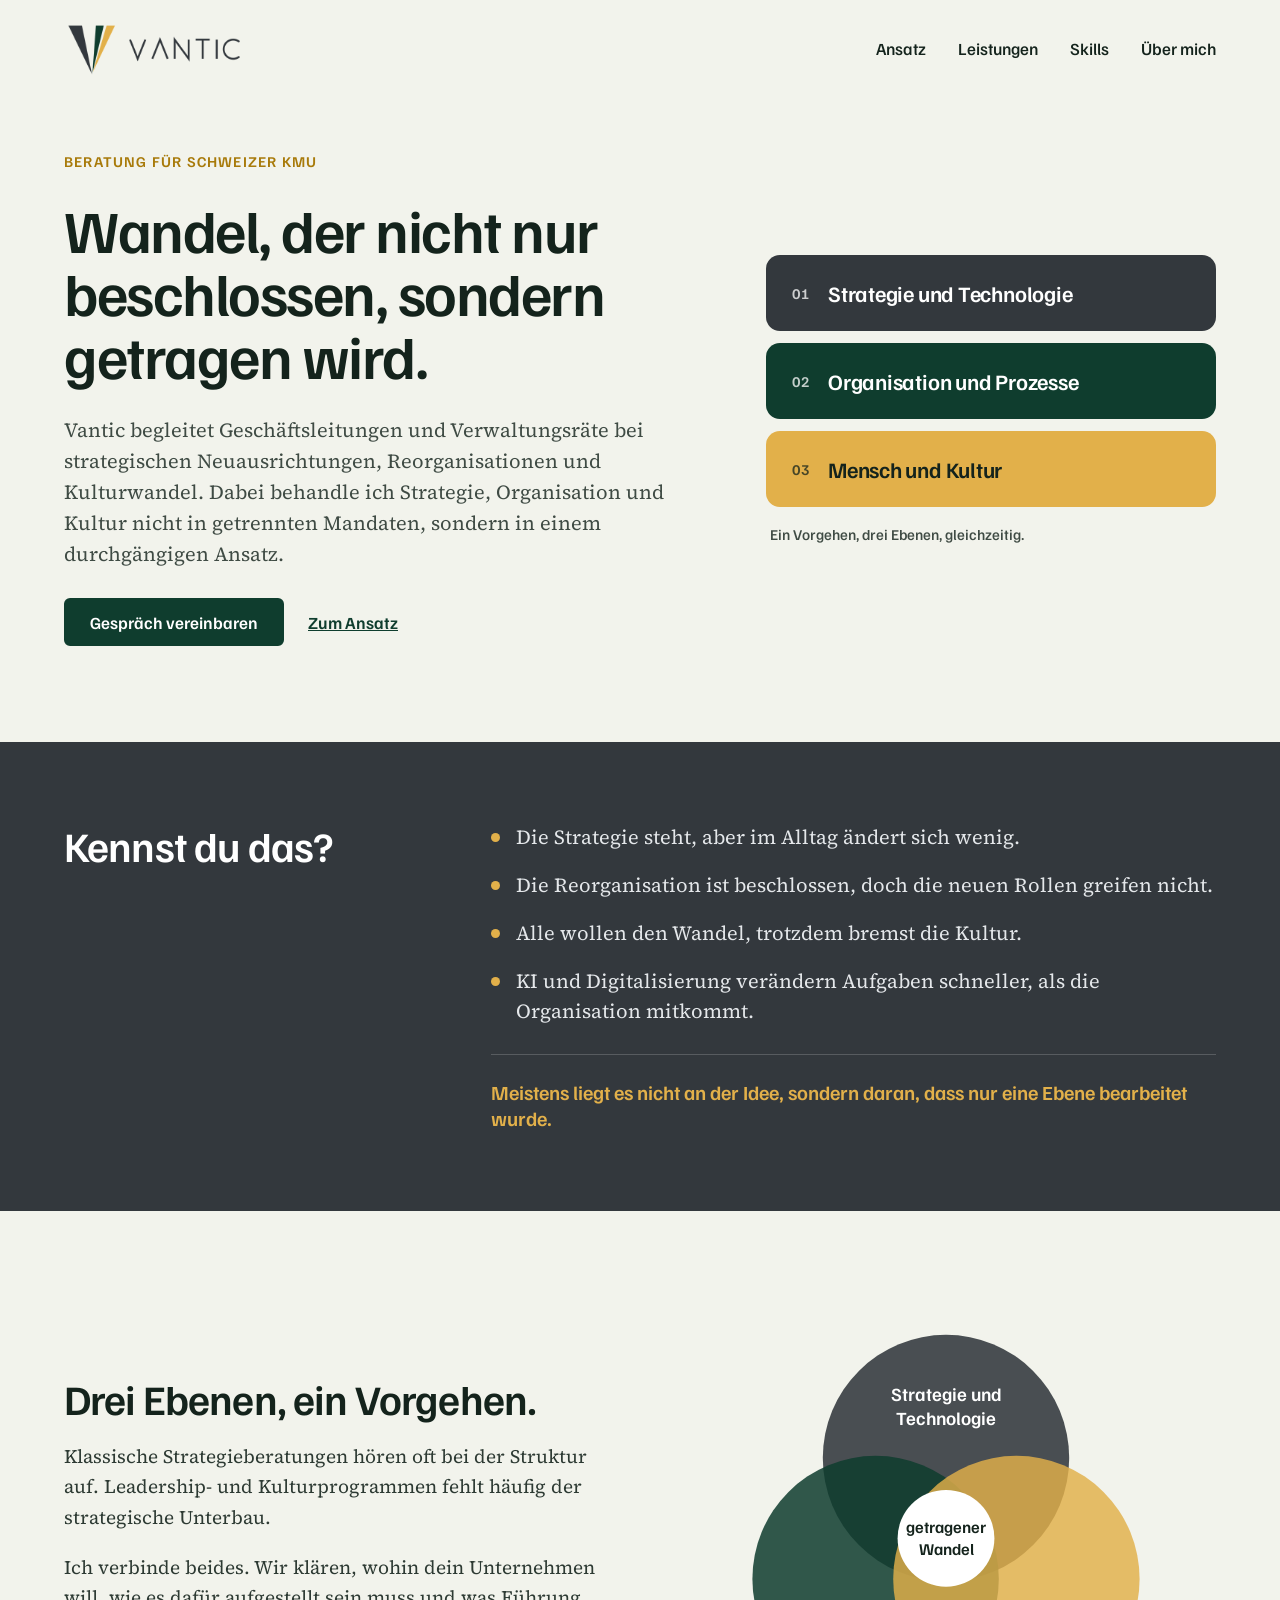
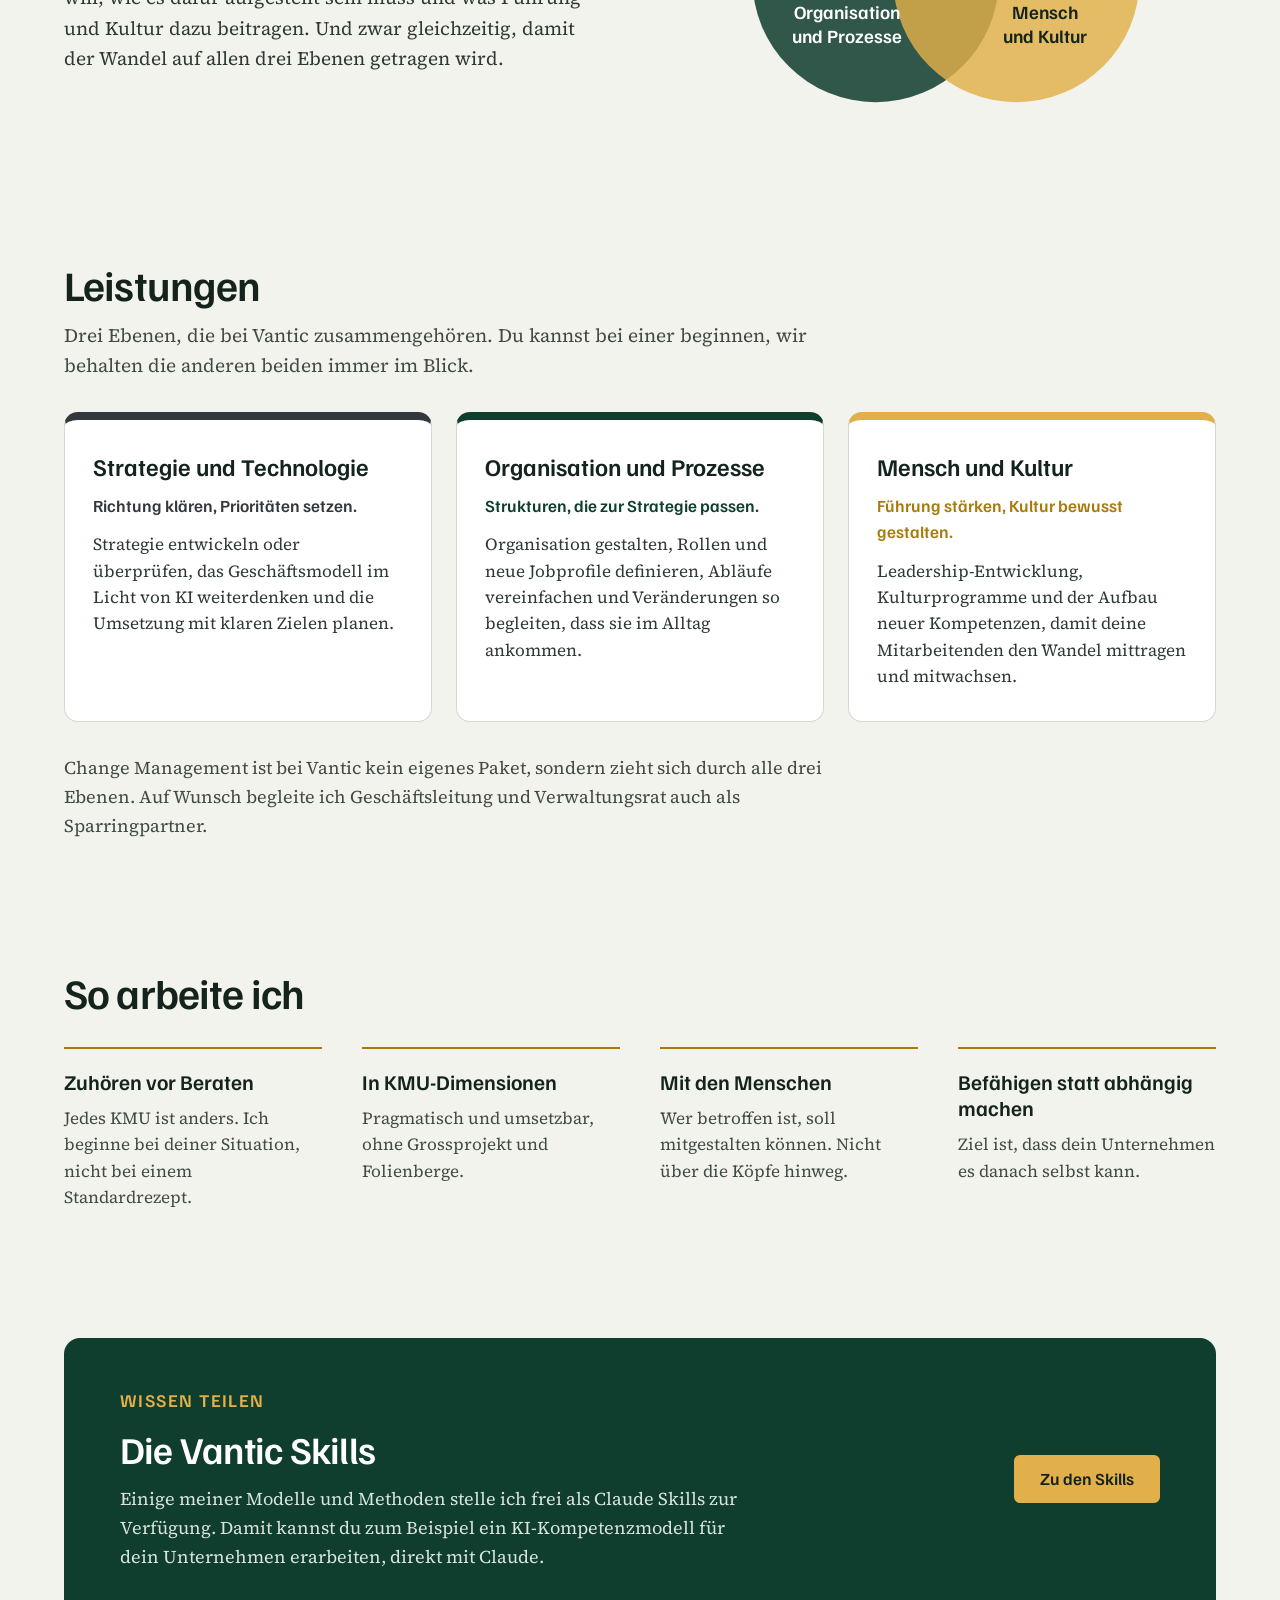
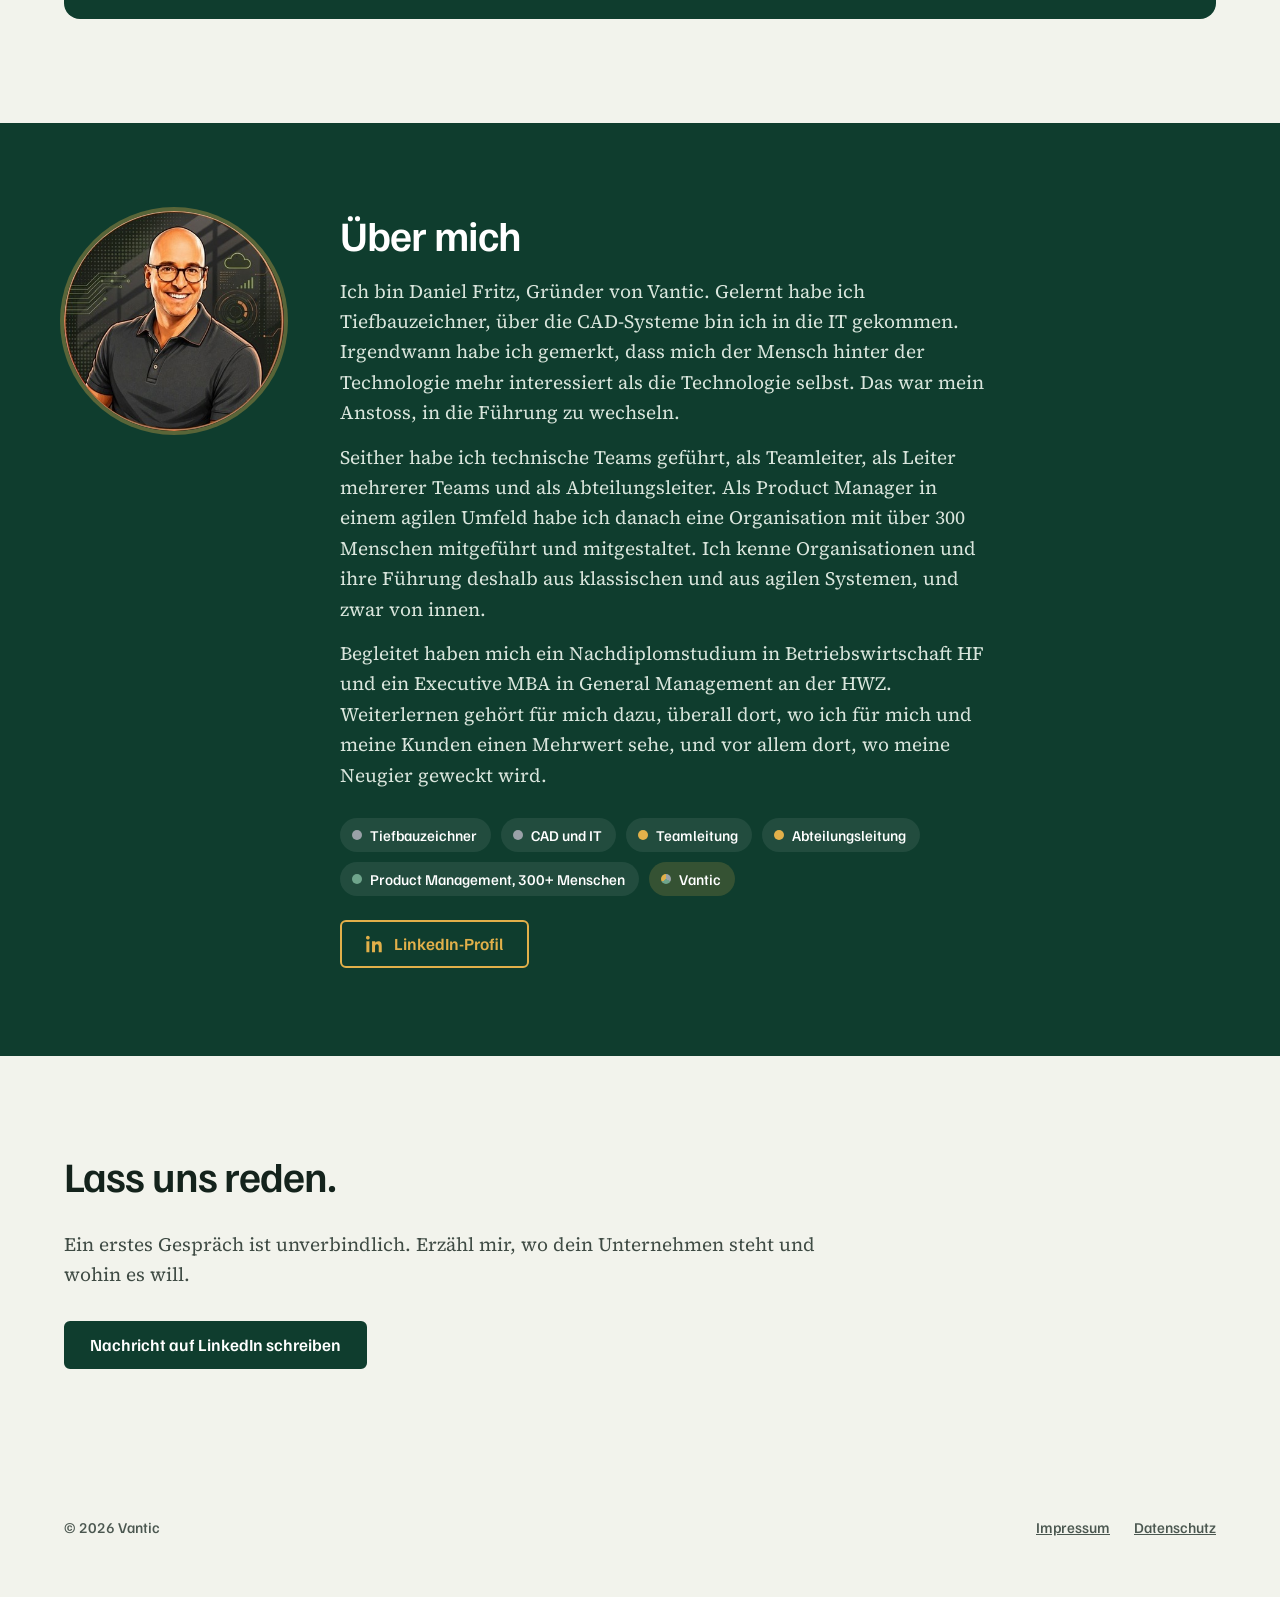
==== commit c1bbff87: "Add files via upload" ====
--- a/site/index.html
+++ b/site/index.html
@@ -5,14 +5,15 @@
 <meta name="viewport" content="width=device-width, initial-scale=1">
 <title>Vantic, Beratung für Strategie, Organisation und Kultur</title>
 <meta name="description" content="Vantic begleitet Geschäftsleitungen und Verwaltungsräte von Schweizer KMU bei strategischen Neuausrichtungen, Reorganisationen und Kulturwandel, mit einem durchgängigen Ansatz für Strategie, Organisation und Kultur.">
-<link rel="icon" href="assets/vantic-logo.png">
+<link rel="icon" href="assets/favicon.svg" type="image/svg+xml">
+<link rel="apple-touch-icon" href="assets/apple-touch-icon.png">
 <link rel="stylesheet" href="assets/style.css">
 <link rel="stylesheet" href="assets/home.css">
 </head>
 <body class="home">
 
 <header class="wrap site-header">
-  <a href="./" aria-label="Vantic, zur Startseite"><img src="assets/vantic-logo.png" alt="Vantic"></a>
+  <a href="./" aria-label="Vantic, zur Startseite"><img src="assets/vantic-logo-liegend.png" alt="Vantic"></a>
   <nav class="site-nav" aria-label="Hauptnavigation">
     <a class="nav-optional" href="#ansatz">Ansatz</a>
     <a href="#leistungen">Leistungen</a>
--- a/site/assets/style.css
+++ b/site/assets/style.css
@@ -33,7 +33,7 @@
 
 /* Kopfzeile */
 .site-header { display: flex; justify-content: space-between; align-items: center; padding-top: 20px; padding-bottom: 12px; }
-.site-header img { height: 88px; width: auto; display: block; }
+.site-header img { height: 56px; width: auto; display: block; }
 .site-nav { display: flex; gap: 32px; font-family: var(--sans); font-size: 17px; font-weight: 500; }
 .site-nav a { color: var(--ink); text-decoration: none; min-height: 44px; display: flex; align-items: center; }
 .site-nav a:hover { text-decoration: underline; text-underline-offset: 4px; }
@@ -131,7 +131,7 @@
 
 @media (max-width: 960px) {
   .wrap { padding: 0 24px; }
-  .site-header img { height: 64px; }
+  .site-header img { height: 44px; }
   .site-nav { gap: 16px; font-size: 16px; }
   .hero { grid-template-columns: minmax(0, 1fr); row-gap: 40px; padding-top: 32px; padding-bottom: 72px; }
   .hero h1 { font-size: 40px; }
--- a/site/assets/home.css
+++ b/site/assets/home.css
@@ -108,6 +108,6 @@
 }
 .site-nav a { white-space: nowrap; }
 @media (max-width: 600px) {
-  .site-header img { height: 52px; }
+  .site-header img { height: 36px; }
   .site-nav .nav-optional { display: none; }
 }
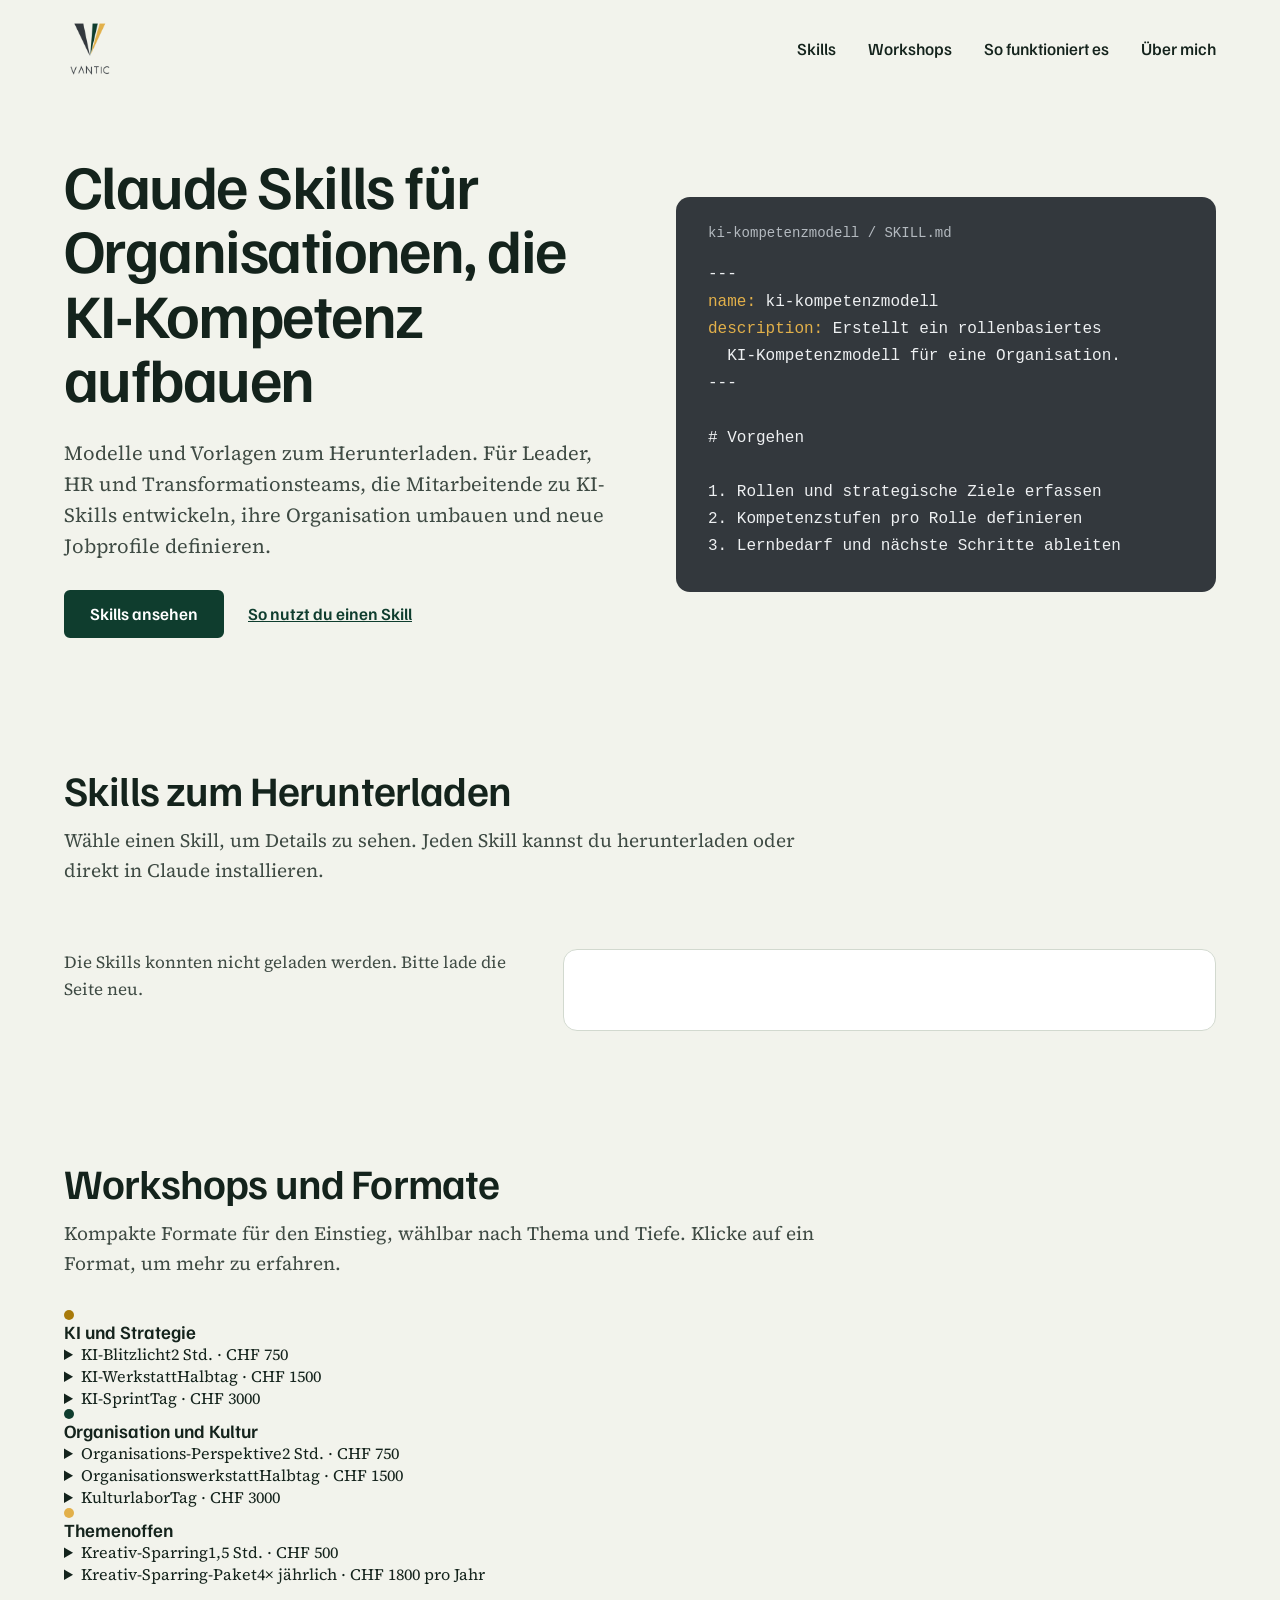
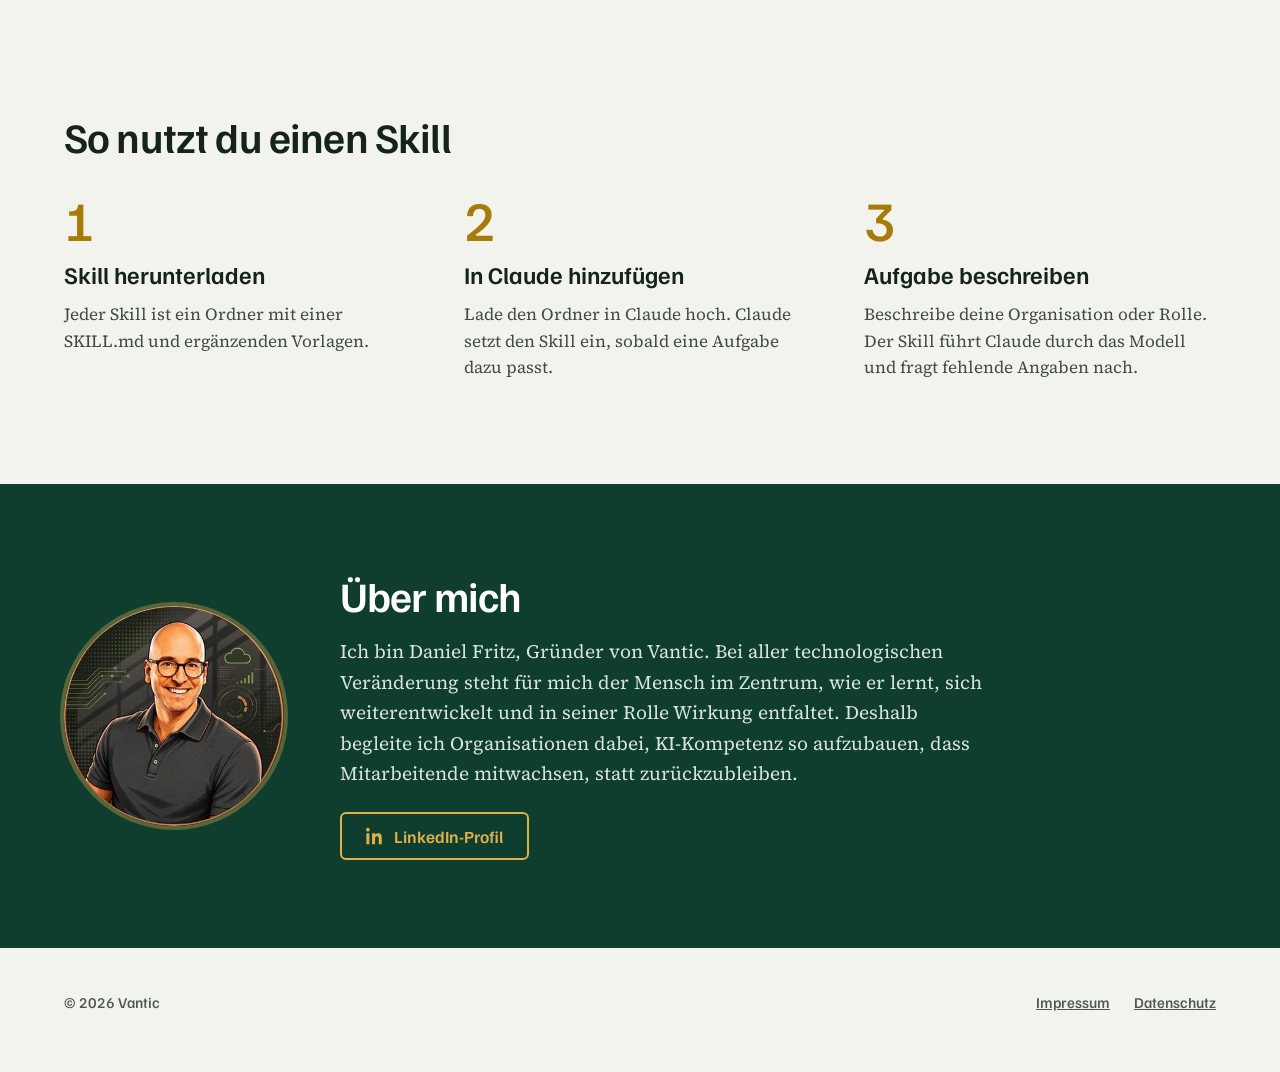
==== commit 9b663dac: "Add files via upload" ====
--- a/site/index.html
+++ b/site/index.html
@@ -3,157 +3,152 @@
 <head>
 <meta charset="utf-8">
 <meta name="viewport" content="width=device-width, initial-scale=1">
-<title>Vantic, Beratung für Strategie, Organisation und Kultur</title>
-<meta name="description" content="Vantic begleitet Geschäftsleitungen und Verwaltungsräte von Schweizer KMU bei strategischen Neuausrichtungen, Reorganisationen und Kulturwandel, mit einem durchgängigen Ansatz für Strategie, Organisation und Kultur.">
-<link rel="icon" href="assets/favicon.svg" type="image/svg+xml">
-<link rel="apple-touch-icon" href="assets/apple-touch-icon.png">
+<title>Vantic, Claude Skills für KI-Transformation</title>
+<meta name="description" content="Claude Skills zum Herunterladen für Organisationen, die KI-Kompetenz aufbauen, sich transformieren und neue Jobprofile definieren.">
+<link rel="icon" href="assets/vantic-logo.png">
 <link rel="stylesheet" href="assets/style.css">
-<link rel="stylesheet" href="assets/home.css">
 </head>
-<body class="home">
+<body>
 
 <header class="wrap site-header">
-  <a href="./" aria-label="Vantic, zur Startseite"><img src="assets/vantic-logo-liegend.png" alt="Vantic"></a>
+  <a href="./" aria-label="Vantic, zur Startseite"><img src="assets/vantic-logo.png" alt="Vantic"></a>
   <nav class="site-nav" aria-label="Hauptnavigation">
-    <a class="nav-optional" href="#ansatz">Ansatz</a>
-    <a href="#leistungen">Leistungen</a>
-    <a href="skills/">Skills</a>
+    <a href="#skills">Skills</a>
+    <a href="#angebote">Workshops</a>
+    <a href="#ansatz">So funktioniert es</a>
     <a href="#ueber">Über mich</a>
   </nav>
 </header>
 
 <main>
-  <section class="wrap home-hero">
+  <section class="wrap hero">
     <div class="hero-text">
-      <p class="eyebrow">Beratung für Schweizer KMU</p>
-      <h1>Wandel, der nicht nur beschlossen, sondern getragen wird.</h1>
-      <p class="lead">Vantic begleitet Geschäftsleitungen und Verwaltungsräte bei strategischen Neuausrichtungen, Reorganisationen und Kulturwandel. Dabei behandle ich Strategie, Organisation und Kultur nicht in getrennten Mandaten, sondern in einem durchgängigen Ansatz.</p>
+      <h1>Claude Skills für Organisationen, die KI-Kompetenz aufbauen</h1>
+      <p class="lead">Modelle und Vorlagen zum Herunterladen. Für Leader, HR und Transformationsteams, die Mitarbeitende zu KI-Skills entwickeln, ihre Organisation umbauen und neue Jobprofile definieren.</p>
       <div class="actions">
-        <a class="btn" href="#kontakt">Gespräch vereinbaren</a>
-        <a class="link-plain" href="#ansatz">Zum Ansatz</a>
+        <a class="btn" href="#skills">Skills ansehen</a>
+        <a class="link-plain" href="#ansatz">So nutzt du einen Skill</a>
       </div>
     </div>
-    <div class="levels-card" aria-hidden="true">
-      <div class="level level-tech"><span class="level-num">01</span><span class="level-name">Strategie und Technologie</span></div>
-      <div class="level level-org"><span class="level-num">02</span><span class="level-name">Organisation und Prozesse</span></div>
-      <div class="level level-human"><span class="level-num">03</span><span class="level-name">Mensch und Kultur</span></div>
-      <div class="level-foot">Ein Vorgehen, drei Ebenen, gleichzeitig.</div>
+    <div class="code-card" aria-hidden="true">
+      <div class="file">ki-kompetenzmodell / SKILL.md</div>
+<pre>---
+<span class="key">name:</span> ki-kompetenzmodell
+<span class="key">description:</span> Erstellt ein rollenbasiertes
+  KI-Kompetenzmodell für eine Organisation.
+---
+
+# Vorgehen
+
+1. Rollen und strategische Ziele erfassen
+2. Kompetenzstufen pro Rolle definieren
+3. Lernbedarf und nächste Schritte ableiten</pre>
     </div>
   </section>
 
-  <section class="pain" aria-labelledby="pain-titel">
-    <div class="wrap pain-grid">
-      <h2 id="pain-titel">Kennst du das?</h2>
-      <ul class="pain-list">
-        <li>Die Strategie steht, aber im Alltag ändert sich wenig.</li>
-        <li>Die Reorganisation ist beschlossen, doch die neuen Rollen greifen nicht.</li>
-        <li>Alle wollen den Wandel, trotzdem bremst die Kultur.</li>
-        <li>KI und Digitalisierung verändern Aufgaben schneller, als die Organisation mitkommt.</li>
-      </ul>
-      <p class="pain-close">Meistens liegt es nicht an der Idee, sondern daran, dass nur eine Ebene bearbeitet wurde.</p>
+  <section id="skills" class="wrap section" aria-labelledby="skills-titel">
+    <div class="heading-block">
+      <h2 id="skills-titel">Skills zum Herunterladen</h2>
+      <p class="intro">Wähle einen Skill, um Details zu sehen. Jeden Skill kannst du herunterladen oder direkt in Claude installieren.</p>
+    </div>
+    <div id="chips" class="chips" role="group" aria-label="Nach Kategorie filtern" hidden></div>
+    <div class="library">
+      <div id="skill-list" class="skill-list"><p class="notice">Skills werden geladen …</p></div>
+      <div id="skill-detail" class="detail" aria-live="polite" hidden></div>
     </div>
   </section>
 
-  <section id="ansatz" class="wrap section approach" aria-labelledby="ansatz-titel">
-    <div class="approach-text">
-      <h2 id="ansatz-titel">Drei Ebenen, ein Vorgehen.</h2>
-      <p>Klassische Strategieberatungen hören oft bei der Struktur auf. Leadership- und Kulturprogrammen fehlt häufig der strategische Unterbau.</p>
-      <p>Ich verbinde beides. Wir klären, wohin dein Unternehmen will, wie es dafür aufgestellt sein muss und was Führung und Kultur dazu beitragen. Und zwar gleichzeitig, damit der Wandel auf allen drei Ebenen getragen wird.</p>
+  <section id="angebote" class="wrap section" aria-labelledby="angebote-titel">
+    <div class="heading-block">
+      <h2 id="angebote-titel">Workshops und Formate</h2>
+      <p class="intro">Kompakte Formate für den Einstieg, wählbar nach Thema und Tiefe. Klicke auf ein Format, um mehr zu erfahren.</p>
     </div>
-    <figure class="venn">
-      <svg viewBox="0 0 400 380" role="img" aria-labelledby="venn-titel">
-        <title id="venn-titel">Drei überlappende Kreise für Strategie und Technologie, Organisation und Prozesse sowie Mensch und Kultur. In der Mitte entsteht getragener Wandel.</title>
-        <circle cx="200" cy="130" r="112" fill="#33383D" fill-opacity="0.88"/>
-        <circle cx="136" cy="240" r="112" fill="#0F3D2E" fill-opacity="0.85"/>
-        <circle cx="264" cy="240" r="112" fill="#E2B04A" fill-opacity="0.82"/>
-        <text x="200" y="78" text-anchor="middle" class="venn-label light">Strategie und</text>
-        <text x="200" y="100" text-anchor="middle" class="venn-label light">Technologie</text>
-        <text x="110" y="276" text-anchor="middle" class="venn-label light">Organisation</text>
-        <text x="110" y="298" text-anchor="middle" class="venn-label light">und Prozesse</text>
-        <text x="290" y="276" text-anchor="middle" class="venn-label dark">Mensch</text>
-        <text x="290" y="298" text-anchor="middle" class="venn-label dark">und Kultur</text>
-        <circle cx="200" cy="203" r="44" fill="#FFFFFF"/>
-        <text x="200" y="198" text-anchor="middle" class="venn-core">getragener</text>
-        <text x="200" y="218" text-anchor="middle" class="venn-core">Wandel</text>
-      </svg>
-    </figure>
-  </section>
 
-  <section id="leistungen" class="wrap section" aria-labelledby="leistungen-titel">
-    <div class="heading-block">
-      <h2 id="leistungen-titel">Leistungen</h2>
-      <p class="intro">Drei Ebenen, die bei Vantic zusammengehören. Du kannst bei einer beginnen, wir behalten die anderen beiden immer im Blick.</p>
-    </div>
-    <div class="services">
-      <article class="service service-tech">
-        <h3>Strategie und Technologie</h3>
-        <p class="claim">Richtung klären, Prioritäten setzen.</p>
-        <p>Strategie entwickeln oder überprüfen, das Geschäftsmodell im Licht von KI weiterdenken und die Umsetzung mit klaren Zielen planen.</p>
-      </article>
-      <article class="service service-org">
-        <h3>Organisation und Prozesse</h3>
-        <p class="claim">Strukturen, die zur Strategie passen.</p>
-        <p>Organisation gestalten, Rollen und neue Jobprofile definieren, Abläufe vereinfachen und Veränderungen so begleiten, dass sie im Alltag ankommen.</p>
-      </article>
-      <article class="service service-human">
-        <h3>Mensch und Kultur</h3>
-        <p class="claim">Führung stärken, Kultur bewusst gestalten.</p>
-        <p>Leadership-Entwicklung, Kulturprogramme und der Aufbau neuer Kompetenzen, damit deine Mitarbeitenden den Wandel mittragen und mitwachsen.</p>
-      </article>
-    </div>
-    <p class="services-note">Change Management ist bei Vantic kein eigenes Paket, sondern zieht sich durch alle drei Ebenen. Auf Wunsch begleite ich Geschäftsleitung und Verwaltungsrat auch als Sparringpartner.</p>
-  </section>
+    <div class="offers">
+      <div class="offer-group">
+        <div class="offer-group-head"><span class="dot" style="background:var(--gold-deep)"></span><h3>KI und Strategie</h3></div>
+        <div class="offer-grid">
+          <details class="offer-card">
+            <summary><span class="offer-title">KI-Blitzlicht</span><span class="offer-meta">2 Std. · CHF 750</span></summary>
+            <p class="offer-body">Eine einzelne, konkrete KI- oder Transformationsfrage in zwei Stunden von aussen beleuchten. Du bringst eine Fragestellung mit, die dich beschäftigt, zum Beispiel wo KI in deinem Bereich wirklich ansetzen könnte oder wo ein Widerstand im Team herkommt. Am Ende hast du neue Blickwinkel und konkrete nächste Schritte.</p>
+          </details>
+          <details class="offer-card">
+            <summary><span class="offer-title">KI-Werkstatt</span><span class="offer-meta">Halbtag · CHF 1500</span></summary>
+            <p class="offer-body">Eine KI-Fragestellung im Team vertieft bearbeiten, zum Beispiel wo KI im Geschäftsmodell ansetzt oder welche Rollen sich durch KI verändern. Am Ende liegt eine sichtbare Struktur vor, etwa eine Skizze der betroffenen Rollen oder ein erster Massnahmenplan, den ihr direkt weiterverwenden könnt.</p>
+          </details>
+          <details class="offer-card">
+            <summary><span class="offer-title">KI-Sprint</span><span class="offer-meta">Tag · CHF 3000</span></summary>
+            <p class="offer-body">Eine strategische KI-Fragestellung an einem Tag von der Analyse bis zum Prototyp bearbeiten, zum Beispiel ein neues Jobprofil gestalten oder das Geschäftsmodell im Licht von KI weiterdenken. Ihr geht mit einem konkreten, greifbaren Entwurf nach Hause, nicht nur mit Ideen.</p>
+          </details>
+        </div>
+      </div>
 
-  <section class="wrap section" aria-labelledby="arbeit-titel">
-    <h2 id="arbeit-titel">So arbeite ich</h2>
-    <div class="principles">
-      <div><h3>Zuhören vor Beraten</h3><p>Jedes KMU ist anders. Ich beginne bei deiner Situation, nicht bei einem Standardrezept.</p></div>
-      <div><h3>In KMU-Dimensionen</h3><p>Pragmatisch und umsetzbar, ohne Grossprojekt und Folienberge.</p></div>
-      <div><h3>Mit den Menschen</h3><p>Wer betroffen ist, soll mitgestalten können. Nicht über die Köpfe hinweg.</p></div>
-      <div><h3>Befähigen statt abhängig machen</h3><p>Ziel ist, dass dein Unternehmen es danach selbst kann.</p></div>
+      <div class="offer-group">
+        <div class="offer-group-head"><span class="dot" style="background:var(--green)"></span><h3>Organisation und Kultur</h3></div>
+        <div class="offer-grid">
+          <details class="offer-card">
+            <summary><span class="offer-title">Organisations-Perspektive</span><span class="offer-meta">2 Std. · CHF 750</span></summary>
+            <p class="offer-body">Eine einzelne Frage zu Zusammenarbeit, Rollen oder Struktur in zwei Stunden von aussen beleuchten, zum Beispiel warum eine neue Rolle nicht greift oder wo Reibung zwischen zwei Teams entsteht.</p>
+          </details>
+          <details class="offer-card">
+            <summary><span class="offer-title">Organisationswerkstatt</span><span class="offer-meta">Halbtag · CHF 1500</span></summary>
+            <p class="offer-body">Rollen, Prozesse oder Zusammenarbeit im Team neu durchdenken, mit einer sichtbaren Struktur am Ende, zum Beispiel eine überarbeitete Rollenverteilung oder ein vereinfachter Ablauf.</p>
+          </details>
+          <details class="offer-card">
+            <summary><span class="offer-title">Kulturlabor</span><span class="offer-meta">Tag · CHF 3000</span></summary>
+            <p class="offer-body">Ein Kulturthema an einem Tag vertieft bearbeiten und greifbar machen, zum Beispiel gemeinsame Werte neu schärfen, Verhaltensanker für den Alltag entwickeln, oder ein Ritual für eine neue Zusammenarbeit gestalten. Ihr geht mit etwas Konkretem nach Hause, das sich im Alltag ausprobieren lässt, nicht mit einem Leitbild-Plakat.</p>
+          </details>
+        </div>
+      </div>
+
+      <div class="offer-group">
+        <div class="offer-group-head"><span class="dot" style="background:var(--gold)"></span><h3>Themenoffen</h3></div>
+        <div class="offer-grid offer-grid-2">
+          <details class="offer-card">
+            <summary><span class="offer-title">Kreativ-Sparring</span><span class="offer-meta">1,5 Std. · CHF 500</span></summary>
+            <p class="offer-body">Ein kurzes, fokussiertes Sparring zu einer aktuellen Fragestellung, egal ob KI, Strategie, Organisation oder Kultur. Kein Workshop-Ablauf, sondern ein offenes Gespräch mit gezielten Rückfragen und neuen Denkanstössen.</p>
+          </details>
+          <details class="offer-card">
+            <summary><span class="offer-title">Kreativ-Sparring-Paket</span><span class="offer-meta">4× jährlich · CHF 1800 pro Jahr</span></summary>
+            <p class="offer-body">Vier Sparring-Sitzungen über ein Jahr verteilt, themenoffen und quartalsweise. Für eine lockere, aber regelmässige Verbindung, ohne dass daraus automatisch ein grösseres Mandat wird.</p>
+          </details>
+        </div>
+      </div>
     </div>
   </section>
 
-  <section class="wrap section" aria-labelledby="skills-titel">
-    <div class="skills-teaser">
+  <section id="ansatz" class="wrap section" aria-labelledby="ansatz-titel">
+    <h2 id="ansatz-titel">So nutzt du einen Skill</h2>
+    <div class="how">
       <div>
-        <p class="eyebrow on-dark">Wissen teilen</p>
-        <h2 id="skills-titel">Die Vantic Skills</h2>
-        <p>Einige meiner Modelle und Methoden stelle ich frei als Claude Skills zur Verfügung. Damit kannst du zum Beispiel ein KI-Kompetenzmodell für dein Unternehmen erarbeiten, direkt mit Claude.</p>
+        <div class="num" aria-hidden="true">1</div>
+        <h3>Skill herunterladen</h3>
+        <p>Jeder Skill ist ein Ordner mit einer SKILL.md und ergänzenden Vorlagen.</p>
       </div>
-      <a class="btn btn-gold" href="skills/">Zu den Skills</a>
+      <div>
+        <div class="num" aria-hidden="true">2</div>
+        <h3>In Claude hinzufügen</h3>
+        <p>Lade den Ordner in Claude hoch. Claude setzt den Skill ein, sobald eine Aufgabe dazu passt.</p>
+      </div>
+      <div>
+        <div class="num" aria-hidden="true">3</div>
+        <h3>Aufgabe beschreiben</h3>
+        <p>Beschreibe deine Organisation oder Rolle. Der Skill führt Claude durch das Modell und fragt fehlende Angaben nach.</p>
+      </div>
     </div>
   </section>
 
   <section id="ueber" class="about" aria-labelledby="ueber-titel">
-    <div class="wrap about-grid home-about">
+    <div class="wrap about-grid">
       <img class="about-photo" src="assets/daniel-fritz.jpg" alt="Daniel Fritz">
       <div>
         <h2 id="ueber-titel">Über mich</h2>
-        <p>Ich bin Daniel Fritz, Gründer von Vantic. Gelernt habe ich Tiefbauzeichner, über die CAD-Systeme bin ich in die IT gekommen. Irgendwann habe ich gemerkt, dass mich der Mensch hinter der Technologie mehr interessiert als die Technologie selbst. Das war mein Anstoss, in die Führung zu wechseln.</p>
-        <p>Seither habe ich technische Teams geführt, als Teamleiter, als Leiter mehrerer Teams und als Abteilungsleiter. Als Product Manager in einem agilen Umfeld habe ich danach eine Organisation mit über 300 Menschen mitgeführt und mitgestaltet. Ich kenne Organisationen und ihre Führung deshalb aus klassischen und aus agilen Systemen, und zwar von innen.</p>
-        <p>Begleitet haben mich ein Nachdiplomstudium in Betriebswirtschaft HF und ein Executive MBA in General Management an der HWZ. Weiterlernen gehört für mich dazu, überall dort, wo ich für mich und meine Kunden einen Mehrwert sehe, und vor allem dort, wo meine Neugier geweckt wird.</p>
-        <ol class="path" aria-label="Werdegang">
-          <li class="p-tech">Tiefbauzeichner</li>
-          <li class="p-tech">CAD und IT</li>
-          <li class="p-human">Teamleitung</li>
-          <li class="p-human">Abteilungsleitung</li>
-          <li class="p-org">Product Management, 300+ Menschen</li>
-          <li class="p-all">Vantic</li>
-        </ol>
+        <p>Ich bin Daniel Fritz, Gründer von Vantic. Bei aller technologischen Veränderung steht für mich der Mensch im Zentrum, wie er lernt, sich weiterentwickelt und in seiner Rolle Wirkung entfaltet. Deshalb begleite ich Organisationen dabei, KI-Kompetenz so aufzubauen, dass Mitarbeitende mitwachsen, statt zurückzubleiben.</p>
         <a class="btn btn-outline about-linkedin" href="https://www.linkedin.com/in/daniel-fritz-3421a6103/" target="_blank" rel="noopener">
           <svg width="18" height="18" viewBox="0 0 24 24" fill="currentColor" aria-hidden="true"><path d="M4.98 3.5C4.98 4.88 3.86 6 2.48 6S0 4.88 0 3.5 1.12 1 2.5 1s2.48 1.12 2.48 2.5zM.5 8.24h4V23h-4V8.24zM8.5 8.24h3.83v2.01h.05c.53-1 1.84-2.06 3.79-2.06 4.06 0 4.81 2.67 4.81 6.14V23h-4v-6.87c0-1.64-.03-3.75-2.29-3.75-2.29 0-2.64 1.79-2.64 3.63V23h-4V8.24z"></path></svg>
           LinkedIn-Profil
         </a>
       </div>
-    </div>
-  </section>
-
-  <section id="kontakt" class="wrap section contact" aria-labelledby="kontakt-titel">
-    <h2 id="kontakt-titel">Lass uns reden.</h2>
-    <p class="intro">Ein erstes Gespräch ist unverbindlich. Erzähl mir, wo dein Unternehmen steht und wohin es will.</p>
-    <div class="actions">
-      <a class="btn" href="https://www.linkedin.com/in/daniel-fritz-3421a6103/" target="_blank" rel="noopener">Nachricht auf LinkedIn schreiben</a>
     </div>
   </section>
 </main>
@@ -166,5 +161,6 @@
   </nav>
 </footer>
 
+<script src="assets/app.js"></script>
 </body>
 </html>
--- a/site/assets/style.css
+++ b/site/assets/style.css
@@ -5,6 +5,8 @@
 
 :root {
   --green: #0F3D2E;
+  --anthracite: #33383D;
+  --anthracite-deep: #24282C;
   --gold: #E2B04A;
   --gold-deep: #A87A0A;
   --ground: #F2F3EC;
@@ -15,6 +17,7 @@
   --tint: #DCE6DA;
   --panel: #EEF3EC;
   --on-green: #CBD9CF;
+  --on-anthracite: #D3D7DB;
   --sans: 'Familjen Grotesk', 'Helvetica Neue', Arial, sans-serif;
   --serif: 'Source Serif 4', Georgia, serif;
   --mono: ui-monospace, Menlo, Consolas, monospace;
@@ -49,8 +52,8 @@
 .btn-outline { background: transparent; color: var(--green); }
 .btn-outline:hover { background: var(--panel); }
 .link-plain { color: var(--green); font-family: var(--sans); font-size: 17px; font-weight: 600; min-height: 48px; display: inline-flex; align-items: center; padding: 0 8px; }
-.code-card { background: var(--green); color: #EEF3EC; border-radius: 14px; padding: 28px 32px 32px; display: flex; flex-direction: column; gap: 20px; }
-.code-card .file { font-family: var(--mono); font-size: 14px; color: #B9CBBF; }
+.code-card { background: var(--anthracite); color: #EEF0F2; border-radius: 14px; padding: 28px 32px 32px; display: flex; flex-direction: column; gap: 20px; }
+.code-card .file { font-family: var(--mono); font-size: 14px; color: #B4BAC0; }
 .code-card pre { margin: 0; font-family: var(--mono); font-size: 16px; line-height: 1.7; white-space: pre-wrap; }
 .code-card .key { color: var(--gold); }
 
@@ -61,19 +64,19 @@
 .heading-block { display: flex; flex-direction: column; gap: 14px; }
 .chips { display: flex; gap: 12px; flex-wrap: wrap; }
 .chip { font-family: var(--sans); font-size: 16px; font-weight: 600; min-height: 44px; padding: 0 18px; border-radius: 8px; border: 0; cursor: pointer; background: #FFFFFF; color: var(--ink); box-shadow: inset 0 0 0 1px #B9C4BB; }
-.chip[aria-pressed="true"] { background: var(--green); color: #FFFFFF; box-shadow: none; }
+.chip[aria-pressed="true"] { background: var(--anthracite); color: #FFFFFF; box-shadow: none; }
 .library { display: grid; grid-template-columns: minmax(0, 5fr) minmax(0, 7fr); gap: 32px; align-items: start; }
 .skill-list { display: flex; flex-direction: column; gap: 16px; }
-.skill-card { width: 100%; text-align: left; cursor: pointer; display: flex; align-items: center; gap: 16px; padding: 24px; border: 0; border-radius: 14px; color: #FFFFFF; background: var(--green); box-shadow: inset 0 0 0 1px rgba(255, 255, 255, 0.16); font: inherit; }
+.skill-card { width: 100%; text-align: left; cursor: pointer; display: flex; align-items: center; gap: 16px; padding: 24px; border: 0; border-radius: 14px; color: #FFFFFF; background: var(--anthracite); box-shadow: inset 0 0 0 1px rgba(255, 255, 255, 0.16); font: inherit; }
 .skill-card[aria-pressed="true"] { box-shadow: inset 0 0 0 2px var(--gold); }
 .skill-card:hover { box-shadow: inset 0 0 0 1px rgba(255, 255, 255, 0.4); }
 .skill-card[aria-pressed="true"]:hover { box-shadow: inset 0 0 0 2px var(--gold); }
 .skill-card:focus-visible { outline-color: var(--gold); }
 .card-body { display: flex; flex-direction: column; gap: 10px; flex-grow: 1; min-width: 0; }
-.cat { display: flex; align-items: center; gap: 10px; font-family: var(--sans); font-size: 14px; font-weight: 500; color: #BFD0C5; }
+.cat { display: flex; align-items: center; gap: 10px; font-family: var(--sans); font-size: 14px; font-weight: 500; color: #C3C8CD; }
 .dot { display: block; width: 10px; height: 10px; border-radius: 50%; flex: none; }
 .card-title { display: block; font-family: var(--sans); font-size: 22px; line-height: 1.2; font-weight: 600; color: #FFFFFF; }
-.card-text { display: -webkit-box; -webkit-line-clamp: 3; -webkit-box-orient: vertical; overflow: hidden; font-size: 16px; line-height: 1.5; color: var(--on-green); }
+.card-text { display: -webkit-box; -webkit-line-clamp: 3; -webkit-box-orient: vertical; overflow: hidden; font-size: 16px; line-height: 1.5; color: var(--on-anthracite); }
 .chevron { flex: none; }
 .notice { font-size: 17px; line-height: 1.6; color: var(--muted); }
 
@@ -96,7 +99,7 @@
 .install { background: var(--panel); border-radius: 10px; padding: 28px; display: flex; flex-direction: column; gap: 28px; }
 .install .steps { display: flex; flex-direction: column; gap: 10px; font-size: 16px; line-height: 1.55; color: var(--body); }
 .install .hint { font-size: 15px; line-height: 1.5; color: var(--muted); }
-.code { display: flex; align-items: flex-start; justify-content: space-between; gap: 12px; background: var(--green); color: #EEF3EC; border-radius: 8px; padding: 14px 16px; font-family: var(--mono); font-size: 14px; line-height: 1.6; }
+.code { display: flex; align-items: flex-start; justify-content: space-between; gap: 12px; background: var(--anthracite); color: #EEF0F2; border-radius: 8px; padding: 14px 16px; font-family: var(--mono); font-size: 14px; line-height: 1.6; }
 .code code { white-space: pre-wrap; word-break: break-all; }
 .copy { flex: none; font-family: var(--sans); font-size: 14px; font-weight: 600; min-height: 32px; padding: 0 12px; border-radius: 6px; border: 1px solid rgba(255, 255, 255, 0.4); background: transparent; color: #FFFFFF; cursor: pointer; }
 .copy:hover { background: rgba(255, 255, 255, 0.12); }
@@ -149,3 +152,4 @@
   .site-footer { flex-direction: column; align-items: flex-start; gap: 8px; }
 }
 @media (prefers-reduced-motion: reduce) { html { scroll-behavior: auto; } }
+.legal-note { background: var(--panel); border-radius: 10px; padding: 16px 20px; font-size: 16px; }
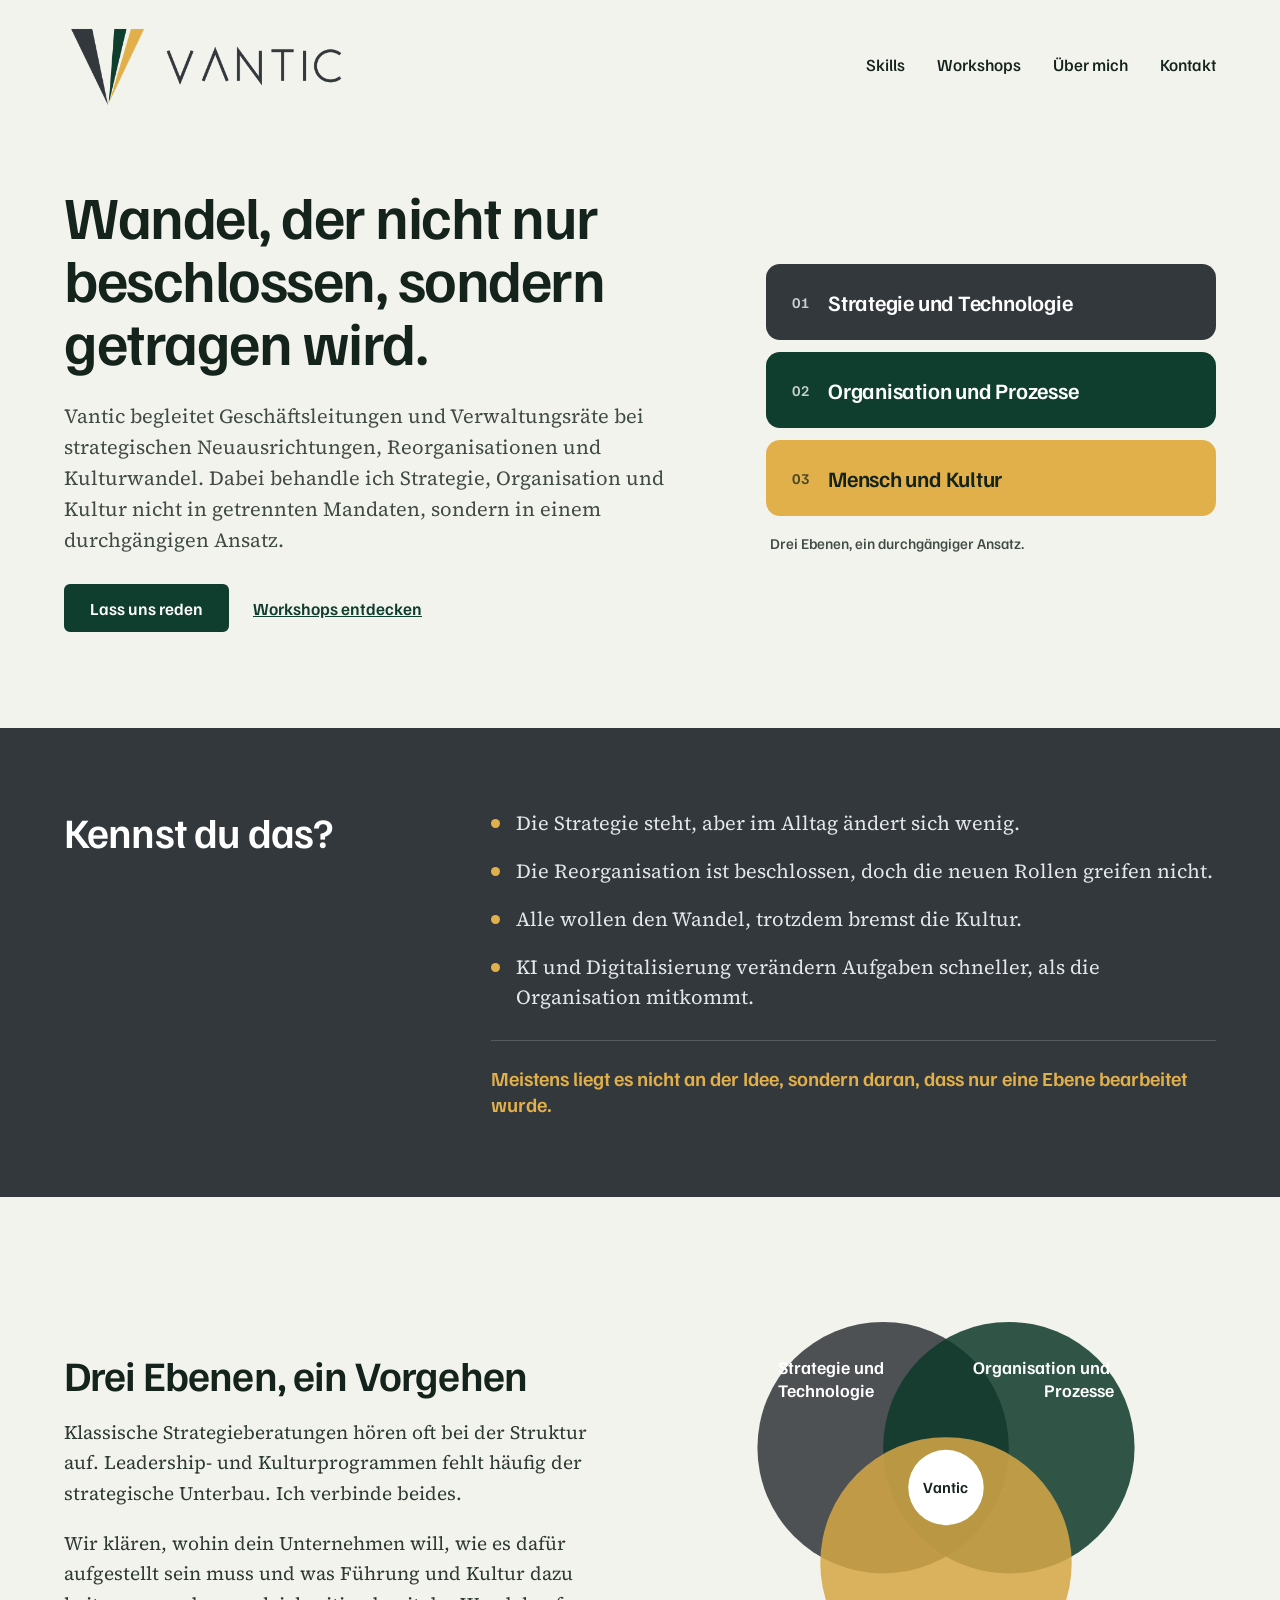
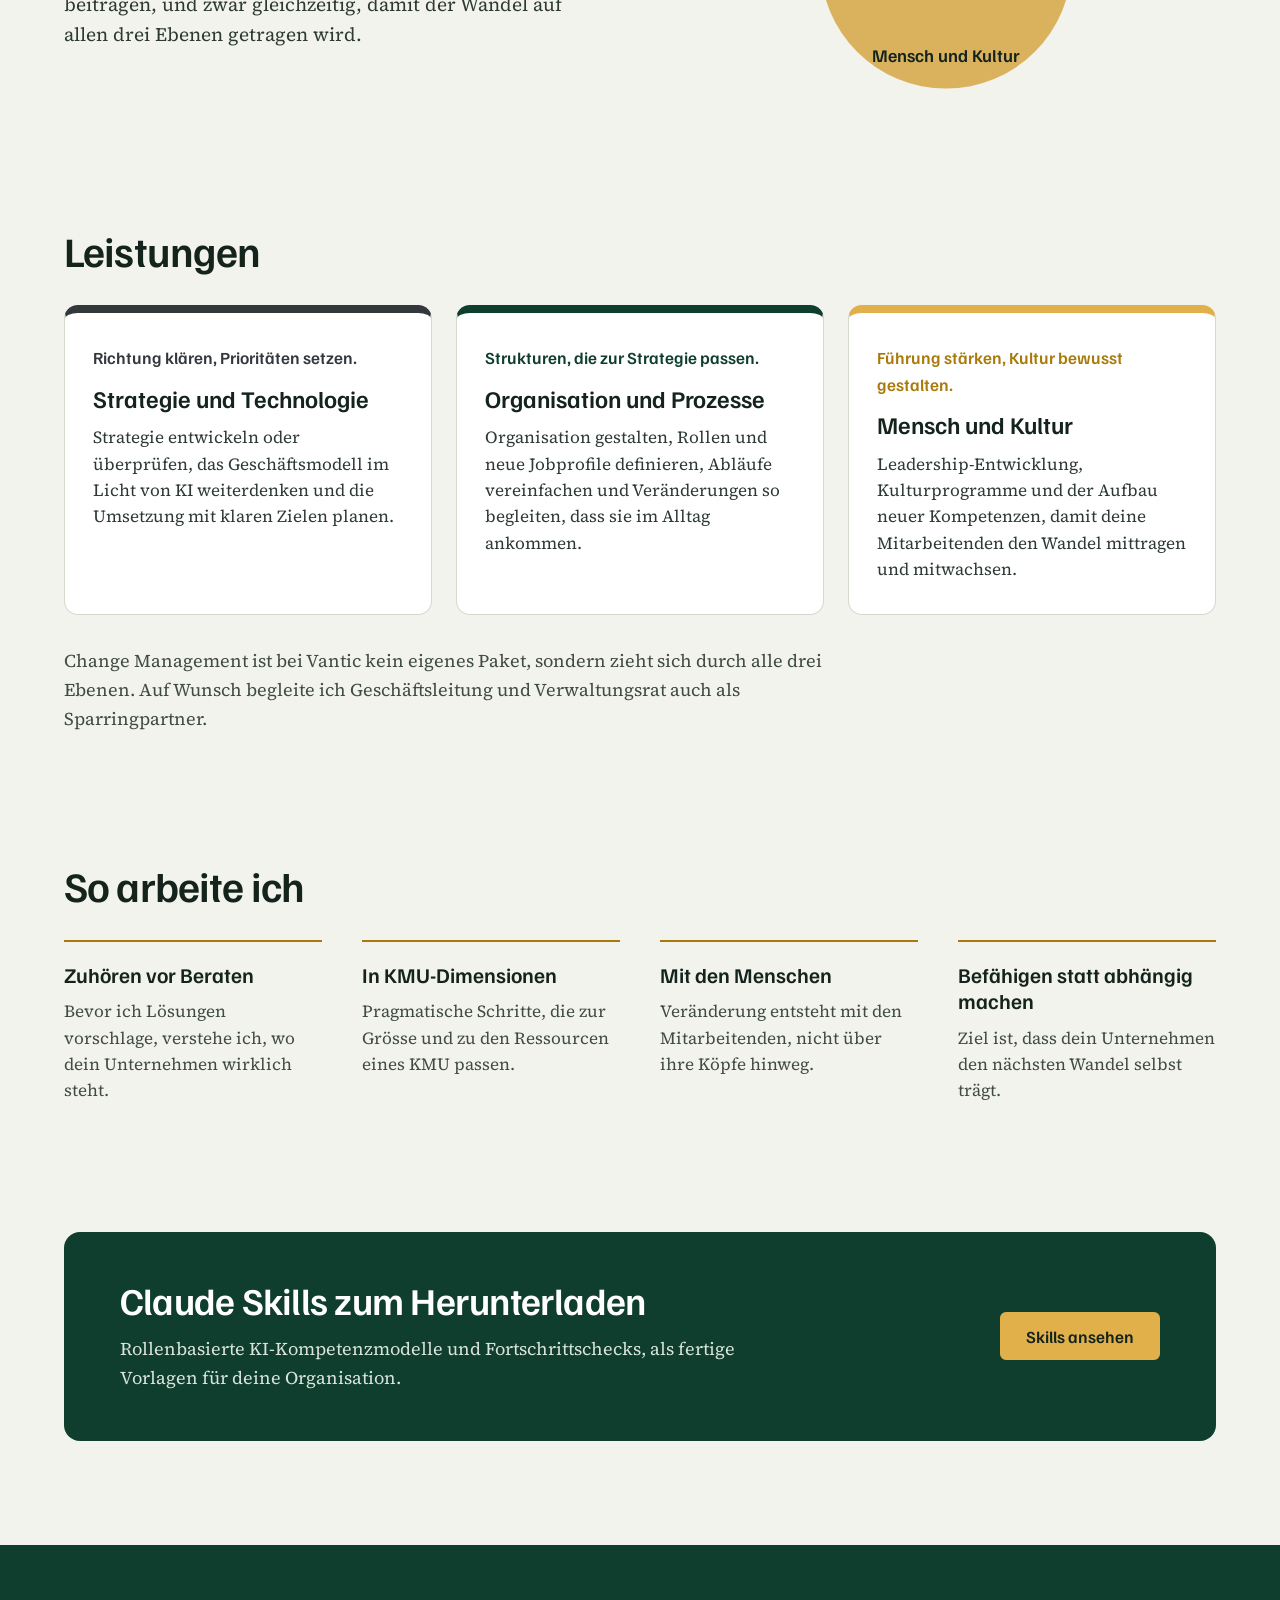
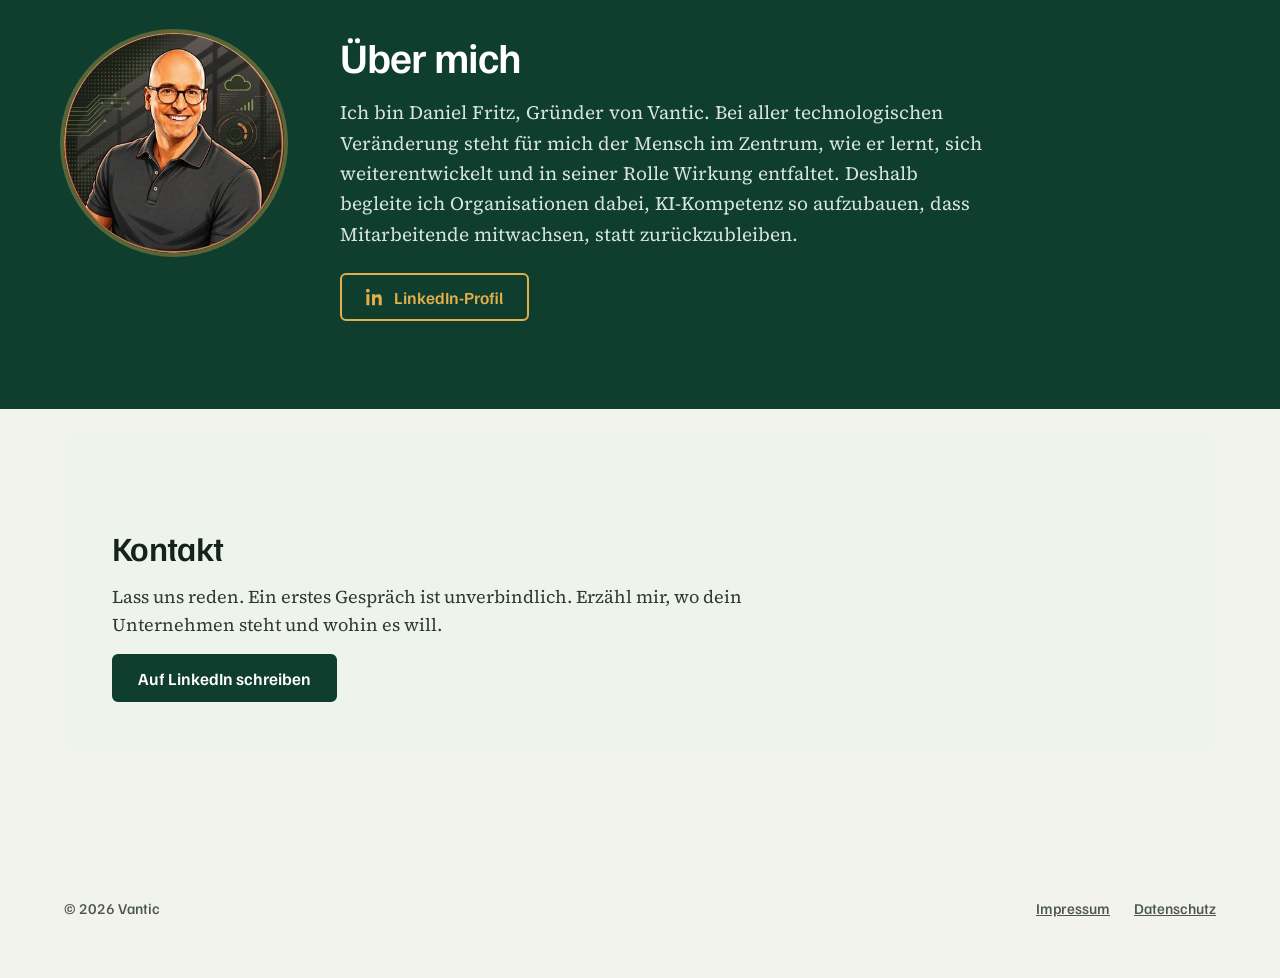
==== commit 510c2770: "Add files via upload" ====
--- a/site/index.html
+++ b/site/index.html
@@ -3,143 +3,144 @@
 <head>
 <meta charset="utf-8">
 <meta name="viewport" content="width=device-width, initial-scale=1">
-<title>Vantic, Claude Skills für KI-Transformation</title>
-<meta name="description" content="Claude Skills zum Herunterladen für Organisationen, die KI-Kompetenz aufbauen, sich transformieren und neue Jobprofile definieren.">
-<link rel="icon" href="assets/vantic-logo.png">
+<title>Vantic, Wandel, der getragen wird</title>
+<meta name="description" content="Vantic begleitet Geschäftsleitungen und Verwaltungsräte von Schweizer KMU bei strategischen Neuausrichtungen, Reorganisationen und Kulturwandel, in einem durchgängigen Ansatz.">
+<link rel="icon" href="assets/favicon.svg" type="image/svg+xml">
+<link rel="apple-touch-icon" href="assets/apple-touch-icon.png">
 <link rel="stylesheet" href="assets/style.css">
+<link rel="stylesheet" href="assets/home.css">
 </head>
 <body>
 
 <header class="wrap site-header">
-  <a href="./" aria-label="Vantic, zur Startseite"><img src="assets/vantic-logo.png" alt="Vantic"></a>
+  <a href="./" aria-label="Vantic, zur Startseite"><img src="assets/vantic-logo-liegend.png" alt="Vantic"></a>
   <nav class="site-nav" aria-label="Hauptnavigation">
-    <a href="#skills">Skills</a>
-    <a href="#angebote">Workshops</a>
-    <a href="#ansatz">So funktioniert es</a>
+    <a href="skills/">Skills</a>
+    <a href="workshops/">Workshops</a>
     <a href="#ueber">Über mich</a>
+    <a href="#kontakt" class="nav-optional">Kontakt</a>
   </nav>
 </header>
 
 <main>
-  <section class="wrap hero">
+  <section class="wrap home-hero">
     <div class="hero-text">
-      <h1>Claude Skills für Organisationen, die KI-Kompetenz aufbauen</h1>
-      <p class="lead">Modelle und Vorlagen zum Herunterladen. Für Leader, HR und Transformationsteams, die Mitarbeitende zu KI-Skills entwickeln, ihre Organisation umbauen und neue Jobprofile definieren.</p>
+      <h1>Wandel, der nicht nur beschlossen, sondern getragen wird.</h1>
+      <p class="lead">Vantic begleitet Geschäftsleitungen und Verwaltungsräte bei strategischen Neuausrichtungen, Reorganisationen und Kulturwandel. Dabei behandle ich Strategie, Organisation und Kultur nicht in getrennten Mandaten, sondern in einem durchgängigen Ansatz.</p>
       <div class="actions">
-        <a class="btn" href="#skills">Skills ansehen</a>
-        <a class="link-plain" href="#ansatz">So nutzt du einen Skill</a>
+        <a class="btn" href="#kontakt">Lass uns reden</a>
+        <a class="link-plain" href="workshops/">Workshops entdecken</a>
       </div>
     </div>
-    <div class="code-card" aria-hidden="true">
-      <div class="file">ki-kompetenzmodell / SKILL.md</div>
-<pre>---
-<span class="key">name:</span> ki-kompetenzmodell
-<span class="key">description:</span> Erstellt ein rollenbasiertes
-  KI-Kompetenzmodell für eine Organisation.
----
-
-# Vorgehen
-
-1. Rollen und strategische Ziele erfassen
-2. Kompetenzstufen pro Rolle definieren
-3. Lernbedarf und nächste Schritte ableiten</pre>
+    <div class="levels-card" aria-hidden="true">
+      <div class="level level-tech"><span class="level-num">01</span><span class="level-name">Strategie und Technologie</span></div>
+      <div class="level level-org"><span class="level-num">02</span><span class="level-name">Organisation und Prozesse</span></div>
+      <div class="level level-human"><span class="level-num">03</span><span class="level-name">Mensch und Kultur</span></div>
+      <p class="level-foot">Drei Ebenen, ein durchgängiger Ansatz.</p>
     </div>
   </section>
 
-  <section id="skills" class="wrap section" aria-labelledby="skills-titel">
-    <div class="heading-block">
-      <h2 id="skills-titel">Skills zum Herunterladen</h2>
-      <p class="intro">Wähle einen Skill, um Details zu sehen. Jeden Skill kannst du herunterladen oder direkt in Claude installieren.</p>
-    </div>
-    <div id="chips" class="chips" role="group" aria-label="Nach Kategorie filtern" hidden></div>
-    <div class="library">
-      <div id="skill-list" class="skill-list"><p class="notice">Skills werden geladen …</p></div>
-      <div id="skill-detail" class="detail" aria-live="polite" hidden></div>
+  <section class="pain">
+    <div class="wrap pain-grid">
+      <h2>Kennst du das?</h2>
+      <ul class="pain-list">
+        <li>Die Strategie steht, aber im Alltag ändert sich wenig.</li>
+        <li>Die Reorganisation ist beschlossen, doch die neuen Rollen greifen nicht.</li>
+        <li>Alle wollen den Wandel, trotzdem bremst die Kultur.</li>
+        <li>KI und Digitalisierung verändern Aufgaben schneller, als die Organisation mitkommt.</li>
+      </ul>
+      <p class="pain-close">Meistens liegt es nicht an der Idee, sondern daran, dass nur eine Ebene bearbeitet wurde.</p>
     </div>
   </section>
 
-  <section id="angebote" class="wrap section" aria-labelledby="angebote-titel">
+  <section class="wrap section approach" aria-labelledby="ansatz-titel">
+    <div class="approach-text">
+      <h2 id="ansatz-titel">Drei Ebenen, ein Vorgehen</h2>
+      <p>Klassische Strategieberatungen hören oft bei der Struktur auf. Leadership- und Kulturprogrammen fehlt häufig der strategische Unterbau. Ich verbinde beides.</p>
+      <p>Wir klären, wohin dein Unternehmen will, wie es dafür aufgestellt sein muss und was Führung und Kultur dazu beitragen, und zwar gleichzeitig, damit der Wandel auf allen drei Ebenen getragen wird.</p>
+    </div>
+    <div class="venn" aria-hidden="true">
+      <svg viewBox="0 0 420 380" role="img" aria-label="Drei sich überschneidende Kreise: Strategie und Technologie, Organisation und Prozesse, Mensch und Kultur, mit Vantic im gemeinsamen Zentrum">
+        <g style="mix-blend-mode:multiply">
+          <circle cx="150" cy="140" r="120" style="fill:var(--anthracite)" fill-opacity="0.85"></circle>
+          <circle cx="270" cy="140" r="120" style="fill:var(--green)" fill-opacity="0.85"></circle>
+          <circle cx="210" cy="250" r="120" style="fill:var(--gold)" fill-opacity="0.85"></circle>
+        </g>
+        <text class="venn-label light" x="50" y="70">
+          <tspan x="50" dy="0">Strategie und</tspan>
+          <tspan x="50" dy="22">Technologie</tspan>
+        </text>
+        <text class="venn-label light" x="370" y="70" text-anchor="end">
+          <tspan x="370" dy="0">Organisation und</tspan>
+          <tspan x="370" dy="22">Prozesse</tspan>
+        </text>
+        <text class="venn-label dark" x="210" y="345" text-anchor="middle">Mensch und Kultur</text>
+        <circle cx="210" cy="178" r="36" fill="#FFFFFF"></circle>
+        <text class="venn-core" x="210" y="183" text-anchor="middle">Vantic</text>
+      </svg>
+    </div>
+  </section>
+
+  <section class="wrap section" aria-labelledby="leistungen-titel">
     <div class="heading-block">
-      <h2 id="angebote-titel">Workshops und Formate</h2>
-      <p class="intro">Kompakte Formate für den Einstieg, wählbar nach Thema und Tiefe. Klicke auf ein Format, um mehr zu erfahren.</p>
+      <h2 id="leistungen-titel">Leistungen</h2>
     </div>
+    <div class="services">
+      <div class="service service-tech">
+        <p class="claim">Richtung klären, Prioritäten setzen.</p>
+        <h3>Strategie und Technologie</h3>
+        <p>Strategie entwickeln oder überprüfen, das Geschäftsmodell im Licht von KI weiterdenken und die Umsetzung mit klaren Zielen planen.</p>
+      </div>
+      <div class="service service-org">
+        <p class="claim">Strukturen, die zur Strategie passen.</p>
+        <h3>Organisation und Prozesse</h3>
+        <p>Organisation gestalten, Rollen und neue Jobprofile definieren, Abläufe vereinfachen und Veränderungen so begleiten, dass sie im Alltag ankommen.</p>
+      </div>
+      <div class="service service-human">
+        <p class="claim">Führung stärken, Kultur bewusst gestalten.</p>
+        <h3>Mensch und Kultur</h3>
+        <p>Leadership-Entwicklung, Kulturprogramme und der Aufbau neuer Kompetenzen, damit deine Mitarbeitenden den Wandel mittragen und mitwachsen.</p>
+      </div>
+    </div>
+    <p class="services-note">Change Management ist bei Vantic kein eigenes Paket, sondern zieht sich durch alle drei Ebenen. Auf Wunsch begleite ich Geschäftsleitung und Verwaltungsrat auch als Sparringpartner.</p>
+  </section>
 
-    <div class="offers">
-      <div class="offer-group">
-        <div class="offer-group-head"><span class="dot" style="background:var(--gold-deep)"></span><h3>KI und Strategie</h3></div>
-        <div class="offer-grid">
-          <details class="offer-card">
-            <summary><span class="offer-title">KI-Blitzlicht</span><span class="offer-meta">2 Std. · CHF 750</span></summary>
-            <p class="offer-body">Eine einzelne, konkrete KI- oder Transformationsfrage in zwei Stunden von aussen beleuchten. Du bringst eine Fragestellung mit, die dich beschäftigt, zum Beispiel wo KI in deinem Bereich wirklich ansetzen könnte oder wo ein Widerstand im Team herkommt. Am Ende hast du neue Blickwinkel und konkrete nächste Schritte.</p>
-          </details>
-          <details class="offer-card">
-            <summary><span class="offer-title">KI-Werkstatt</span><span class="offer-meta">Halbtag · CHF 1500</span></summary>
-            <p class="offer-body">Eine KI-Fragestellung im Team vertieft bearbeiten, zum Beispiel wo KI im Geschäftsmodell ansetzt oder welche Rollen sich durch KI verändern. Am Ende liegt eine sichtbare Struktur vor, etwa eine Skizze der betroffenen Rollen oder ein erster Massnahmenplan, den ihr direkt weiterverwenden könnt.</p>
-          </details>
-          <details class="offer-card">
-            <summary><span class="offer-title">KI-Sprint</span><span class="offer-meta">Tag · CHF 3000</span></summary>
-            <p class="offer-body">Eine strategische KI-Fragestellung an einem Tag von der Analyse bis zum Prototyp bearbeiten, zum Beispiel ein neues Jobprofil gestalten oder das Geschäftsmodell im Licht von KI weiterdenken. Ihr geht mit einem konkreten, greifbaren Entwurf nach Hause, nicht nur mit Ideen.</p>
-          </details>
-        </div>
+  <section class="wrap section" aria-labelledby="arbeiten-titel">
+    <div class="heading-block">
+      <h2 id="arbeiten-titel">So arbeite ich</h2>
+    </div>
+    <div class="principles">
+      <div>
+        <h3>Zuhören vor Beraten</h3>
+        <p>Bevor ich Lösungen vorschlage, verstehe ich, wo dein Unternehmen wirklich steht.</p>
       </div>
-
-      <div class="offer-group">
-        <div class="offer-group-head"><span class="dot" style="background:var(--green)"></span><h3>Organisation und Kultur</h3></div>
-        <div class="offer-grid">
-          <details class="offer-card">
-            <summary><span class="offer-title">Organisations-Perspektive</span><span class="offer-meta">2 Std. · CHF 750</span></summary>
-            <p class="offer-body">Eine einzelne Frage zu Zusammenarbeit, Rollen oder Struktur in zwei Stunden von aussen beleuchten, zum Beispiel warum eine neue Rolle nicht greift oder wo Reibung zwischen zwei Teams entsteht.</p>
-          </details>
-          <details class="offer-card">
-            <summary><span class="offer-title">Organisationswerkstatt</span><span class="offer-meta">Halbtag · CHF 1500</span></summary>
-            <p class="offer-body">Rollen, Prozesse oder Zusammenarbeit im Team neu durchdenken, mit einer sichtbaren Struktur am Ende, zum Beispiel eine überarbeitete Rollenverteilung oder ein vereinfachter Ablauf.</p>
-          </details>
-          <details class="offer-card">
-            <summary><span class="offer-title">Kulturlabor</span><span class="offer-meta">Tag · CHF 3000</span></summary>
-            <p class="offer-body">Ein Kulturthema an einem Tag vertieft bearbeiten und greifbar machen, zum Beispiel gemeinsame Werte neu schärfen, Verhaltensanker für den Alltag entwickeln, oder ein Ritual für eine neue Zusammenarbeit gestalten. Ihr geht mit etwas Konkretem nach Hause, das sich im Alltag ausprobieren lässt, nicht mit einem Leitbild-Plakat.</p>
-          </details>
-        </div>
+      <div>
+        <h3>In KMU-Dimensionen</h3>
+        <p>Pragmatische Schritte, die zur Grösse und zu den Ressourcen eines KMU passen.</p>
       </div>
-
-      <div class="offer-group">
-        <div class="offer-group-head"><span class="dot" style="background:var(--gold)"></span><h3>Themenoffen</h3></div>
-        <div class="offer-grid offer-grid-2">
-          <details class="offer-card">
-            <summary><span class="offer-title">Kreativ-Sparring</span><span class="offer-meta">1,5 Std. · CHF 500</span></summary>
-            <p class="offer-body">Ein kurzes, fokussiertes Sparring zu einer aktuellen Fragestellung, egal ob KI, Strategie, Organisation oder Kultur. Kein Workshop-Ablauf, sondern ein offenes Gespräch mit gezielten Rückfragen und neuen Denkanstössen.</p>
-          </details>
-          <details class="offer-card">
-            <summary><span class="offer-title">Kreativ-Sparring-Paket</span><span class="offer-meta">4× jährlich · CHF 1800 pro Jahr</span></summary>
-            <p class="offer-body">Vier Sparring-Sitzungen über ein Jahr verteilt, themenoffen und quartalsweise. Für eine lockere, aber regelmässige Verbindung, ohne dass daraus automatisch ein grösseres Mandat wird.</p>
-          </details>
-        </div>
+      <div>
+        <h3>Mit den Menschen</h3>
+        <p>Veränderung entsteht mit den Mitarbeitenden, nicht über ihre Köpfe hinweg.</p>
+      </div>
+      <div>
+        <h3>Befähigen statt abhängig machen</h3>
+        <p>Ziel ist, dass dein Unternehmen den nächsten Wandel selbst trägt.</p>
       </div>
     </div>
   </section>
 
-  <section id="ansatz" class="wrap section" aria-labelledby="ansatz-titel">
-    <h2 id="ansatz-titel">So nutzt du einen Skill</h2>
-    <div class="how">
+  <section class="wrap section">
+    <div class="skills-teaser">
       <div>
-        <div class="num" aria-hidden="true">1</div>
-        <h3>Skill herunterladen</h3>
-        <p>Jeder Skill ist ein Ordner mit einer SKILL.md und ergänzenden Vorlagen.</p>
+        <h2>Claude Skills zum Herunterladen</h2>
+        <p>Rollenbasierte KI-Kompetenzmodelle und Fortschrittschecks, als fertige Vorlagen für deine Organisation.</p>
       </div>
-      <div>
-        <div class="num" aria-hidden="true">2</div>
-        <h3>In Claude hinzufügen</h3>
-        <p>Lade den Ordner in Claude hoch. Claude setzt den Skill ein, sobald eine Aufgabe dazu passt.</p>
-      </div>
-      <div>
-        <div class="num" aria-hidden="true">3</div>
-        <h3>Aufgabe beschreiben</h3>
-        <p>Beschreibe deine Organisation oder Rolle. Der Skill führt Claude durch das Modell und fragt fehlende Angaben nach.</p>
-      </div>
+      <a class="btn btn-gold" href="skills/">Skills ansehen</a>
     </div>
   </section>
 
   <section id="ueber" class="about" aria-labelledby="ueber-titel">
-    <div class="wrap about-grid">
+    <div class="wrap about-grid home-about">
       <img class="about-photo" src="assets/daniel-fritz.jpg" alt="Daniel Fritz">
       <div>
         <h2 id="ueber-titel">Über mich</h2>
@@ -149,6 +150,14 @@
           LinkedIn-Profil
         </a>
       </div>
+    </div>
+  </section>
+
+  <section id="kontakt" class="wrap section">
+    <div class="contact">
+      <h2>Kontakt</h2>
+      <p>Lass uns reden. Ein erstes Gespräch ist unverbindlich. Erzähl mir, wo dein Unternehmen steht und wohin es will.</p>
+      <a class="btn" href="https://www.linkedin.com/in/daniel-fritz-3421a6103/" target="_blank" rel="noopener">Auf LinkedIn schreiben</a>
     </div>
   </section>
 </main>
@@ -161,6 +170,5 @@
   </nav>
 </footer>
 
-<script src="assets/app.js"></script>
 </body>
 </html>
--- a/site/assets/style.css
+++ b/site/assets/style.css
@@ -5,8 +5,6 @@
 
 :root {
   --green: #0F3D2E;
-  --anthracite: #33383D;
-  --anthracite-deep: #24282C;
   --gold: #E2B04A;
   --gold-deep: #A87A0A;
   --ground: #F2F3EC;
@@ -17,7 +15,6 @@
   --tint: #DCE6DA;
   --panel: #EEF3EC;
   --on-green: #CBD9CF;
-  --on-anthracite: #D3D7DB;
   --sans: 'Familjen Grotesk', 'Helvetica Neue', Arial, sans-serif;
   --serif: 'Source Serif 4', Georgia, serif;
   --mono: ui-monospace, Menlo, Consolas, monospace;
@@ -36,7 +33,7 @@
 
 /* Kopfzeile */
 .site-header { display: flex; justify-content: space-between; align-items: center; padding-top: 20px; padding-bottom: 12px; }
-.site-header img { height: 56px; width: auto; display: block; }
+.site-header img { height: 88px; width: auto; display: block; }
 .site-nav { display: flex; gap: 32px; font-family: var(--sans); font-size: 17px; font-weight: 500; }
 .site-nav a { color: var(--ink); text-decoration: none; min-height: 44px; display: flex; align-items: center; }
 .site-nav a:hover { text-decoration: underline; text-underline-offset: 4px; }
@@ -52,8 +49,8 @@
 .btn-outline { background: transparent; color: var(--green); }
 .btn-outline:hover { background: var(--panel); }
 .link-plain { color: var(--green); font-family: var(--sans); font-size: 17px; font-weight: 600; min-height: 48px; display: inline-flex; align-items: center; padding: 0 8px; }
-.code-card { background: var(--anthracite); color: #EEF0F2; border-radius: 14px; padding: 28px 32px 32px; display: flex; flex-direction: column; gap: 20px; }
-.code-card .file { font-family: var(--mono); font-size: 14px; color: #B4BAC0; }
+.code-card { background: var(--green); color: #EEF3EC; border-radius: 14px; padding: 28px 32px 32px; display: flex; flex-direction: column; gap: 20px; }
+.code-card .file { font-family: var(--mono); font-size: 14px; color: #B9CBBF; }
 .code-card pre { margin: 0; font-family: var(--mono); font-size: 16px; line-height: 1.7; white-space: pre-wrap; }
 .code-card .key { color: var(--gold); }
 
@@ -64,19 +61,19 @@
 .heading-block { display: flex; flex-direction: column; gap: 14px; }
 .chips { display: flex; gap: 12px; flex-wrap: wrap; }
 .chip { font-family: var(--sans); font-size: 16px; font-weight: 600; min-height: 44px; padding: 0 18px; border-radius: 8px; border: 0; cursor: pointer; background: #FFFFFF; color: var(--ink); box-shadow: inset 0 0 0 1px #B9C4BB; }
-.chip[aria-pressed="true"] { background: var(--anthracite); color: #FFFFFF; box-shadow: none; }
+.chip[aria-pressed="true"] { background: var(--green); color: #FFFFFF; box-shadow: none; }
 .library { display: grid; grid-template-columns: minmax(0, 5fr) minmax(0, 7fr); gap: 32px; align-items: start; }
 .skill-list { display: flex; flex-direction: column; gap: 16px; }
-.skill-card { width: 100%; text-align: left; cursor: pointer; display: flex; align-items: center; gap: 16px; padding: 24px; border: 0; border-radius: 14px; color: #FFFFFF; background: var(--anthracite); box-shadow: inset 0 0 0 1px rgba(255, 255, 255, 0.16); font: inherit; }
+.skill-card { width: 100%; text-align: left; cursor: pointer; display: flex; align-items: center; gap: 16px; padding: 24px; border: 0; border-radius: 14px; color: #FFFFFF; background: var(--green); box-shadow: inset 0 0 0 1px rgba(255, 255, 255, 0.16); font: inherit; }
 .skill-card[aria-pressed="true"] { box-shadow: inset 0 0 0 2px var(--gold); }
 .skill-card:hover { box-shadow: inset 0 0 0 1px rgba(255, 255, 255, 0.4); }
 .skill-card[aria-pressed="true"]:hover { box-shadow: inset 0 0 0 2px var(--gold); }
 .skill-card:focus-visible { outline-color: var(--gold); }
 .card-body { display: flex; flex-direction: column; gap: 10px; flex-grow: 1; min-width: 0; }
-.cat { display: flex; align-items: center; gap: 10px; font-family: var(--sans); font-size: 14px; font-weight: 500; color: #C3C8CD; }
+.cat { display: flex; align-items: center; gap: 10px; font-family: var(--sans); font-size: 14px; font-weight: 500; color: #BFD0C5; }
 .dot { display: block; width: 10px; height: 10px; border-radius: 50%; flex: none; }
 .card-title { display: block; font-family: var(--sans); font-size: 22px; line-height: 1.2; font-weight: 600; color: #FFFFFF; }
-.card-text { display: -webkit-box; -webkit-line-clamp: 3; -webkit-box-orient: vertical; overflow: hidden; font-size: 16px; line-height: 1.5; color: var(--on-anthracite); }
+.card-text { display: -webkit-box; -webkit-line-clamp: 3; -webkit-box-orient: vertical; overflow: hidden; font-size: 16px; line-height: 1.5; color: var(--on-green); }
 .chevron { flex: none; }
 .notice { font-size: 17px; line-height: 1.6; color: var(--muted); }
 
@@ -99,11 +96,29 @@
 .install { background: var(--panel); border-radius: 10px; padding: 28px; display: flex; flex-direction: column; gap: 28px; }
 .install .steps { display: flex; flex-direction: column; gap: 10px; font-size: 16px; line-height: 1.55; color: var(--body); }
 .install .hint { font-size: 15px; line-height: 1.5; color: var(--muted); }
-.code { display: flex; align-items: flex-start; justify-content: space-between; gap: 12px; background: var(--anthracite); color: #EEF0F2; border-radius: 8px; padding: 14px 16px; font-family: var(--mono); font-size: 14px; line-height: 1.6; }
+.code { display: flex; align-items: flex-start; justify-content: space-between; gap: 12px; background: var(--green); color: #EEF3EC; border-radius: 8px; padding: 14px 16px; font-family: var(--mono); font-size: 14px; line-height: 1.6; }
 .code code { white-space: pre-wrap; word-break: break-all; }
 .copy { flex: none; font-family: var(--sans); font-size: 14px; font-weight: 600; min-height: 32px; padding: 0 12px; border-radius: 6px; border: 1px solid rgba(255, 255, 255, 0.4); background: transparent; color: #FFFFFF; cursor: pointer; }
 .copy:hover { background: rgba(255, 255, 255, 0.12); }
 .copy:focus-visible { outline-color: var(--gold); }
+
+/* Angebote */
+.offers { display: flex; flex-direction: column; gap: 40px; }
+.offer-group { display: flex; flex-direction: column; gap: 18px; }
+.offer-group-head { display: flex; align-items: center; gap: 10px; }
+.offer-group-head h3 { font-family: var(--sans); font-size: 22px; font-weight: 600; }
+.offer-grid { display: grid; grid-template-columns: repeat(3, minmax(0, 1fr)); gap: 16px; }
+.offer-grid-2 { grid-template-columns: repeat(2, minmax(0, 1fr)); }
+.offer-card { background: var(--green); border-radius: 14px; color: #FFFFFF; box-shadow: inset 0 0 0 1px rgba(255, 255, 255, 0.16); overflow: hidden; }
+.offer-card summary { cursor: pointer; list-style: none; padding: 20px 22px; display: flex; align-items: center; justify-content: space-between; gap: 12px; font-family: var(--sans); min-height: 44px; }
+.offer-card summary::-webkit-details-marker { display: none; }
+.offer-card summary::after { content: '+'; font-size: 20px; line-height: 1; color: var(--gold); flex: none; }
+.offer-card[open] summary::after { content: '\2212'; }
+.offer-card summary:hover { background: rgba(255, 255, 255, 0.06); }
+.offer-card summary:focus-visible { outline-color: var(--gold); outline-offset: -3px; }
+.offer-title { font-size: 18px; font-weight: 600; }
+.offer-meta { font-family: var(--sans); font-size: 14px; color: var(--on-green); white-space: nowrap; }
+.offer-body { margin: 0; padding: 0 22px 22px; font-size: 16px; line-height: 1.55; color: var(--on-green); }
 
 /* Anleitung */
 .how { display: grid; grid-template-columns: repeat(3, minmax(0, 1fr)); gap: 48px; }
@@ -122,6 +137,11 @@
 .about-linkedin:hover { background: rgba(226, 176, 74, 0.12); }
 .about-linkedin:focus-visible { outline-color: var(--gold); }
 
+/* Kontakt */
+.contact { background: var(--panel); border-radius: 16px; padding: 48px; display: flex; flex-direction: column; gap: 16px; align-items: flex-start; text-align: left; }
+.contact h2 { font-size: 34px; font-weight: 600; letter-spacing: -0.02em; }
+.contact p { font-size: 18px; line-height: 1.55; color: var(--body); max-width: 36em; }
+
 .site-footer { display: flex; justify-content: space-between; align-items: center; padding-top: 32px; padding-bottom: 48px; font-family: var(--sans); font-size: 15px; color: #4B5750; }
 .site-footer nav { display: flex; gap: 24px; }
 .site-footer a { color: #4B5750; min-height: 44px; display: flex; align-items: center; }
@@ -134,7 +154,7 @@
 
 @media (max-width: 960px) {
   .wrap { padding: 0 24px; }
-  .site-header img { height: 44px; }
+  .site-header img { height: 64px; }
   .site-nav { gap: 16px; font-size: 16px; }
   .hero { grid-template-columns: minmax(0, 1fr); row-gap: 40px; padding-top: 32px; padding-bottom: 72px; }
   .hero h1 { font-size: 40px; }
@@ -147,9 +167,11 @@
   .detail h3 { font-size: 30px; }
   .io { grid-template-columns: minmax(0, 1fr); }
   .how { grid-template-columns: minmax(0, 1fr); gap: 32px; }
+  .offer-grid, .offer-grid-2 { grid-template-columns: minmax(0, 1fr); }
+  .offer-card summary { flex-wrap: wrap; row-gap: 4px; }
   .about-grid { grid-template-columns: minmax(0, 1fr); row-gap: 24px; padding-top: 56px; padding-bottom: 56px; justify-items: center; text-align: center; }
   .about p { margin-left: auto; margin-right: auto; }
   .site-footer { flex-direction: column; align-items: flex-start; gap: 8px; }
+  .contact { padding: 28px; }
 }
 @media (prefers-reduced-motion: reduce) { html { scroll-behavior: auto; } }
-.legal-note { background: var(--panel); border-radius: 10px; padding: 16px 20px; font-size: 16px; }
--- a/site/assets/home.css
+++ b/site/assets/home.css
@@ -0,0 +1,114 @@
+/* Einstiegsseite Vantic. Ergänzt style.css. */
+:root {
+  --anthracite: #33383D;
+  --anthracite-deep: #24282C;
+}
+
+.eyebrow { font-family: var(--sans); font-size: 15px; font-weight: 600; letter-spacing: 0.08em; text-transform: uppercase; color: var(--gold-deep); }
+.eyebrow.on-dark { color: var(--gold); }
+
+/* Einstieg */
+.home-hero { display: grid; grid-template-columns: minmax(0, 7fr) minmax(0, 5fr); column-gap: 72px; align-items: center; padding-top: 64px; padding-bottom: 96px; }
+.home-hero h1 { font-size: 60px; line-height: 1.05; font-weight: 600; letter-spacing: -0.025em; }
+.home-hero .lead { font-size: 20px; line-height: 1.55; max-width: 34em; color: var(--muted); }
+
+.levels-card { display: flex; flex-direction: column; gap: 12px; }
+.level { display: flex; align-items: center; gap: 18px; padding: 24px 26px; border-radius: 14px; color: #FFFFFF; font-family: var(--sans); }
+.level-num { font-size: 15px; font-weight: 600; opacity: 0.75; }
+.level-name { font-size: 22px; font-weight: 600; letter-spacing: -0.01em; }
+.level-tech { background: var(--anthracite); }
+.level-org { background: var(--green); }
+.level-human { background: var(--gold); color: var(--ink); }
+.level-foot { font-family: var(--sans); font-size: 15px; color: var(--muted); padding: 6px 4px 0; }
+
+/* Kennst du das? */
+.pain { background: var(--anthracite); color: #FFFFFF; }
+.pain-grid { display: grid; grid-template-columns: minmax(0, 4fr) minmax(0, 8fr); column-gap: 64px; row-gap: 28px; padding-top: 80px; padding-bottom: 80px; }
+.pain h2 { font-size: 42px; line-height: 1.1; font-weight: 600; letter-spacing: -0.02em; }
+.pain-list { list-style: none; margin: 0; padding: 0; display: flex; flex-direction: column; gap: 18px; }
+.pain-list li { display: flex; gap: 16px; align-items: baseline; font-size: 20px; line-height: 1.5; color: #E4E7EA; }
+.pain-list li::before { content: ''; width: 9px; height: 9px; border-radius: 50%; background: var(--gold); flex: none; position: relative; top: -2px; }
+.pain-close { grid-column: 2; font-family: var(--sans); font-size: 20px; font-weight: 600; color: var(--gold); border-top: 1px solid rgba(255, 255, 255, 0.18); padding-top: 24px; }
+
+/* Ansatz */
+.section.approach { display: grid; grid-template-columns: minmax(0, 1fr) minmax(0, 1fr); column-gap: 72px; align-items: center; padding-top: 104px; }
+.approach-text { display: flex; flex-direction: column; gap: 20px; }
+.approach-text p { font-size: 19px; line-height: 1.6; color: var(--body); max-width: 34em; }
+.venn { margin: 0; }
+.venn svg { width: 100%; max-width: 440px; height: auto; display: block; margin: 0 auto; }
+.venn-label { font-family: var(--sans); font-size: 17px; font-weight: 600; }
+.venn-label.light { fill: #FFFFFF; }
+.venn-label.dark { fill: var(--ink); }
+.venn-core { font-family: var(--sans); font-size: 15px; font-weight: 600; fill: var(--ink); }
+
+/* Leistungen */
+.services { display: grid; grid-template-columns: repeat(3, minmax(0, 1fr)); gap: 24px; }
+.service { background: #FFFFFF; border: 1px solid var(--line); border-radius: 14px; padding: 32px 28px; display: flex; flex-direction: column; gap: 12px; border-top-width: 8px; }
+.service h3 { font-size: 24px; line-height: 1.2; font-weight: 600; }
+.service .claim { font-family: var(--sans); font-size: 17px; font-weight: 600; }
+.service p { font-size: 17px; line-height: 1.55; color: var(--body); }
+.service-tech { border-top-color: var(--anthracite); }
+.service-tech .claim { color: var(--anthracite); }
+.service-org { border-top-color: var(--green); }
+.service-org .claim { color: var(--green); }
+.service-human { border-top-color: var(--gold); }
+.service-human .claim { color: var(--gold-deep); }
+.services-note { font-size: 18px; line-height: 1.6; color: var(--muted); max-width: 44em; }
+
+/* Prinzipien */
+.principles { display: grid; grid-template-columns: repeat(4, minmax(0, 1fr)); gap: 40px; }
+.principles > div { display: flex; flex-direction: column; gap: 10px; border-top: 2px solid var(--gold-deep); padding-top: 20px; }
+.principles h3 { font-size: 21px; line-height: 1.25; font-weight: 600; }
+.principles p { font-size: 17px; line-height: 1.55; color: var(--muted); }
+
+/* Skills-Teaser */
+.skills-teaser { background: var(--green); color: #FFFFFF; border-radius: 16px; padding: 48px 56px; display: flex; align-items: center; justify-content: space-between; gap: 40px; }
+.skills-teaser > div { display: flex; flex-direction: column; gap: 14px; max-width: 40em; }
+.skills-teaser h2 { font-size: 38px; line-height: 1.1; font-weight: 600; letter-spacing: -0.02em; color: #FFFFFF; }
+.skills-teaser p { font-size: 18px; line-height: 1.6; color: #D9E5DC; }
+.btn-gold { background: var(--gold); border-color: var(--gold); color: var(--ink); flex: none; }
+.btn-gold:hover { background: #EDC46B; }
+.btn-gold:focus-visible { outline-color: var(--gold); }
+
+/* Über mich */
+.home-about { align-items: start; }
+.home-about p + p { margin-top: 14px; }
+.path { list-style: none; margin: 28px 0 0; padding: 0; display: flex; flex-wrap: wrap; gap: 10px; }
+.path li { font-family: var(--sans); font-size: 15px; font-weight: 500; color: #FFFFFF; background: rgba(255, 255, 255, 0.08); border-radius: 999px; padding: 8px 14px 8px 12px; display: inline-flex; align-items: center; gap: 8px; }
+.path li::before { content: ''; width: 10px; height: 10px; border-radius: 50%; flex: none; }
+.path .p-tech::before { background: #9AA1A8; }
+.path .p-org::before { background: #6FA58C; }
+.path .p-human::before { background: var(--gold); }
+.path .p-all { background: rgba(226, 176, 74, 0.18); }
+.path .p-all::before { background: conic-gradient(#9AA1A8 0 33%, #6FA58C 0 66%, var(--gold) 0); }
+
+/* Kontakt */
+.contact { align-items: flex-start; padding-top: 96px; }
+
+@media (max-width: 960px) {
+  .home-hero { grid-template-columns: minmax(0, 1fr); row-gap: 40px; padding-top: 32px; padding-bottom: 64px; }
+  .home-hero h1 { font-size: 38px; }
+  .level { padding: 18px 20px; }
+  .level-name { font-size: 19px; }
+  .pain-grid { grid-template-columns: minmax(0, 1fr); padding-top: 56px; padding-bottom: 56px; }
+  .pain h2 { font-size: 32px; }
+  .pain-list li, .pain-close { font-size: 18px; }
+  .pain-close { grid-column: 1; }
+  .section.approach { grid-template-columns: minmax(0, 1fr); row-gap: 32px; padding-top: 72px; }
+  .services { grid-template-columns: minmax(0, 1fr); }
+  .principles { grid-template-columns: minmax(0, 1fr); gap: 28px; }
+  .skills-teaser { flex-direction: column; align-items: flex-start; padding: 32px 24px; }
+  .skills-teaser h2 { font-size: 30px; }
+  .home-about { text-align: left; justify-items: start; }
+  .home-about .about-photo { justify-self: center; }
+  .contact { padding-top: 64px; }
+}
+@media (min-width: 961px) and (max-width: 1180px) {
+  .principles { grid-template-columns: repeat(2, minmax(0, 1fr)); }
+}
+.site-nav a { white-space: nowrap; }
+@media (max-width: 600px) {
+  .site-header img { height: 36px; }
+  .site-nav .nav-optional { display: none; }
+  .site-header { gap: 16px; }
+}
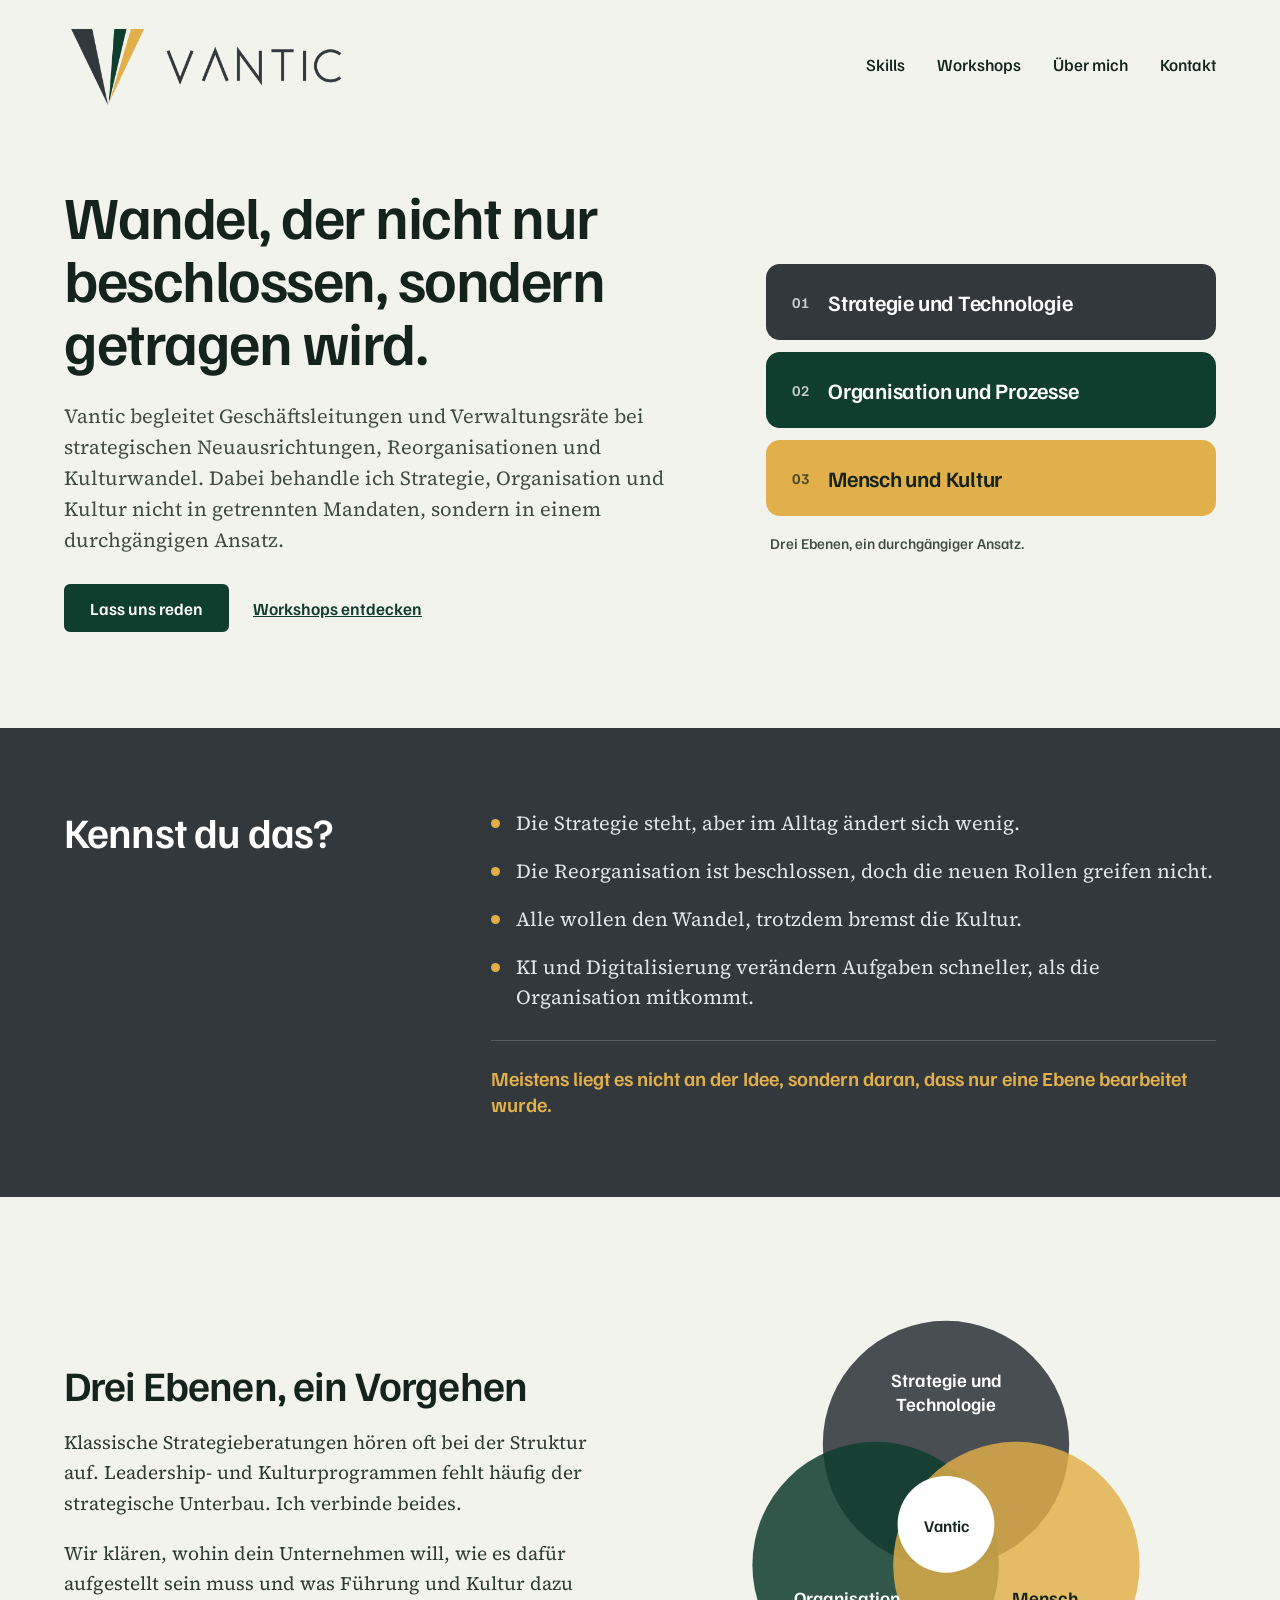
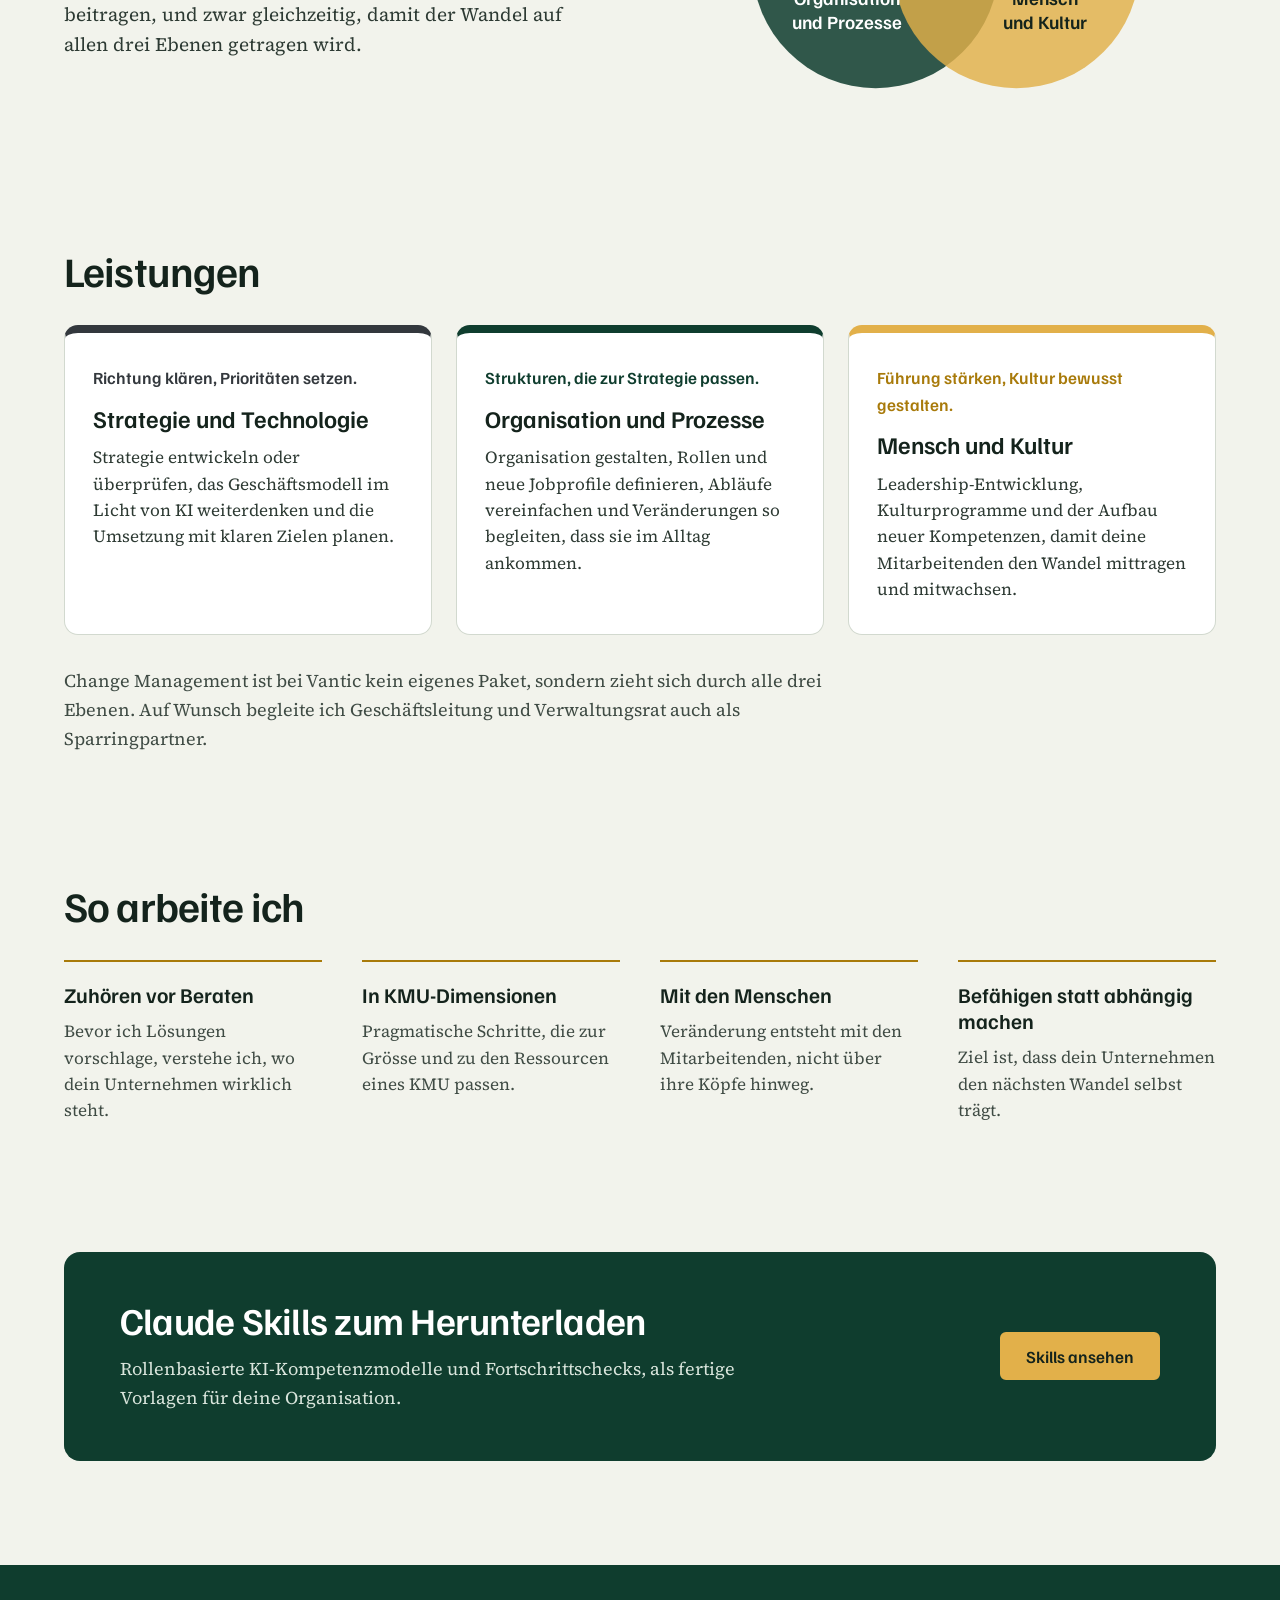
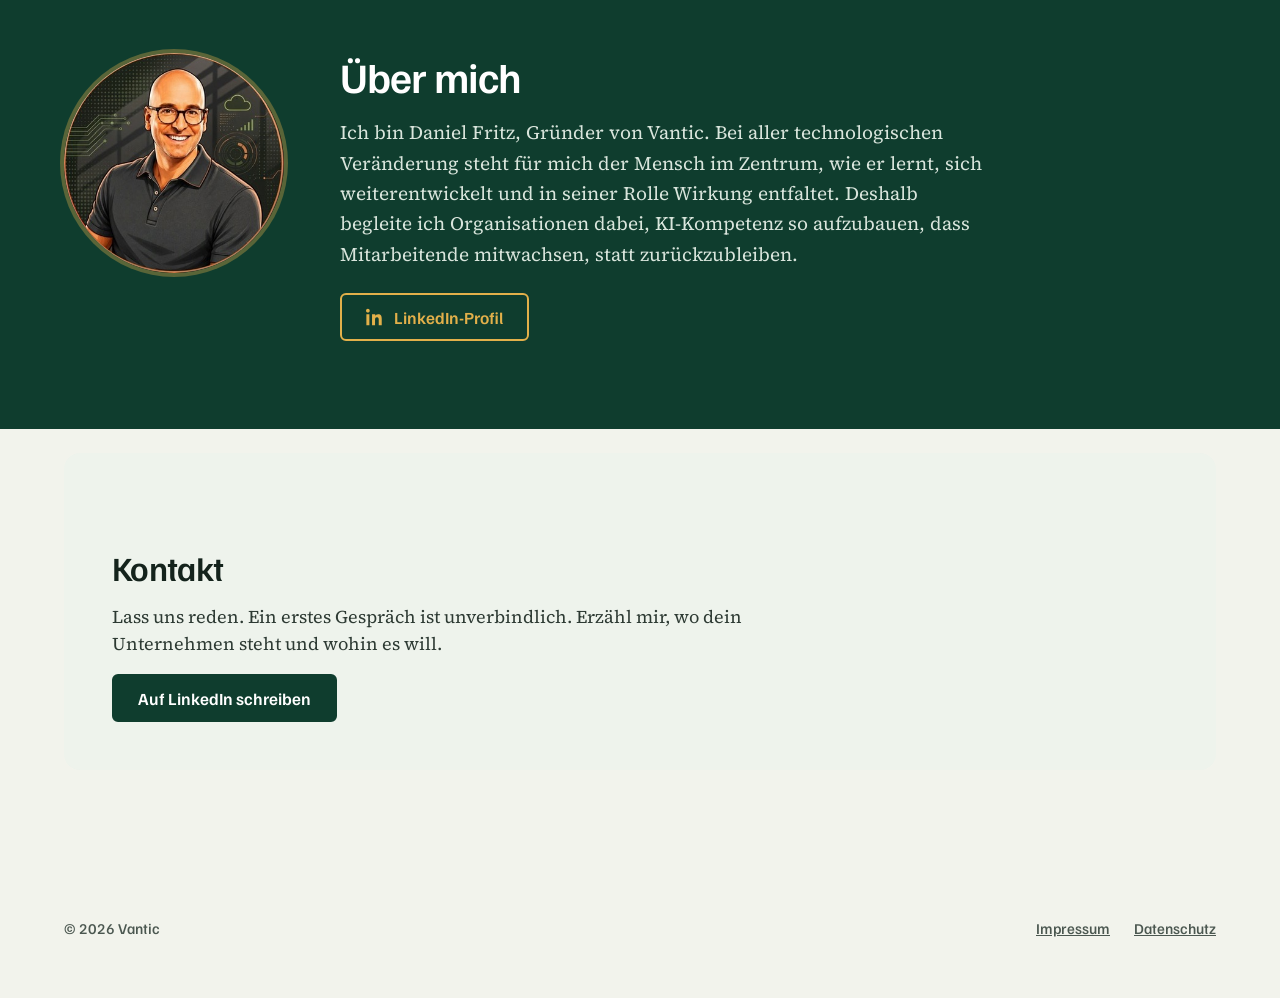
==== commit ff53af90: "Add files via upload" ====
--- a/site/index.html
+++ b/site/index.html
@@ -59,26 +59,22 @@
       <p>Klassische Strategieberatungen hören oft bei der Struktur auf. Leadership- und Kulturprogrammen fehlt häufig der strategische Unterbau. Ich verbinde beides.</p>
       <p>Wir klären, wohin dein Unternehmen will, wie es dafür aufgestellt sein muss und was Führung und Kultur dazu beitragen, und zwar gleichzeitig, damit der Wandel auf allen drei Ebenen getragen wird.</p>
     </div>
-    <div class="venn" aria-hidden="true">
-      <svg viewBox="0 0 420 380" role="img" aria-label="Drei sich überschneidende Kreise: Strategie und Technologie, Organisation und Prozesse, Mensch und Kultur, mit Vantic im gemeinsamen Zentrum">
-        <g style="mix-blend-mode:multiply">
-          <circle cx="150" cy="140" r="120" style="fill:var(--anthracite)" fill-opacity="0.85"></circle>
-          <circle cx="270" cy="140" r="120" style="fill:var(--green)" fill-opacity="0.85"></circle>
-          <circle cx="210" cy="250" r="120" style="fill:var(--gold)" fill-opacity="0.85"></circle>
-        </g>
-        <text class="venn-label light" x="50" y="70">
-          <tspan x="50" dy="0">Strategie und</tspan>
-          <tspan x="50" dy="22">Technologie</tspan>
-        </text>
-        <text class="venn-label light" x="370" y="70" text-anchor="end">
-          <tspan x="370" dy="0">Organisation und</tspan>
-          <tspan x="370" dy="22">Prozesse</tspan>
-        </text>
-        <text class="venn-label dark" x="210" y="345" text-anchor="middle">Mensch und Kultur</text>
-        <circle cx="210" cy="178" r="36" fill="#FFFFFF"></circle>
-        <text class="venn-core" x="210" y="183" text-anchor="middle">Vantic</text>
+    <figure class="venn">
+      <svg viewBox="0 0 400 380" role="img" aria-labelledby="venn-titel">
+        <title id="venn-titel">Drei überlappende Kreise für Strategie und Technologie, Organisation und Prozesse sowie Mensch und Kultur. In der Mitte entsteht Vantic.</title>
+        <circle cx="200" cy="130" r="112" fill="#33383D" fill-opacity="0.88"/>
+        <circle cx="136" cy="240" r="112" fill="#0F3D2E" fill-opacity="0.85"/>
+        <circle cx="264" cy="240" r="112" fill="#E2B04A" fill-opacity="0.82"/>
+        <text x="200" y="78" text-anchor="middle" class="venn-label light">Strategie und</text>
+        <text x="200" y="100" text-anchor="middle" class="venn-label light">Technologie</text>
+        <text x="110" y="276" text-anchor="middle" class="venn-label light">Organisation</text>
+        <text x="110" y="298" text-anchor="middle" class="venn-label light">und Prozesse</text>
+        <text x="290" y="276" text-anchor="middle" class="venn-label dark">Mensch</text>
+        <text x="290" y="298" text-anchor="middle" class="venn-label dark">und Kultur</text>
+        <circle cx="200" cy="203" r="44" fill="#FFFFFF"/>
+        <text x="200" y="210" text-anchor="middle" class="venn-core">Vantic</text>
       </svg>
-    </div>
+    </figure>
   </section>
 
   <section class="wrap section" aria-labelledby="leistungen-titel">
